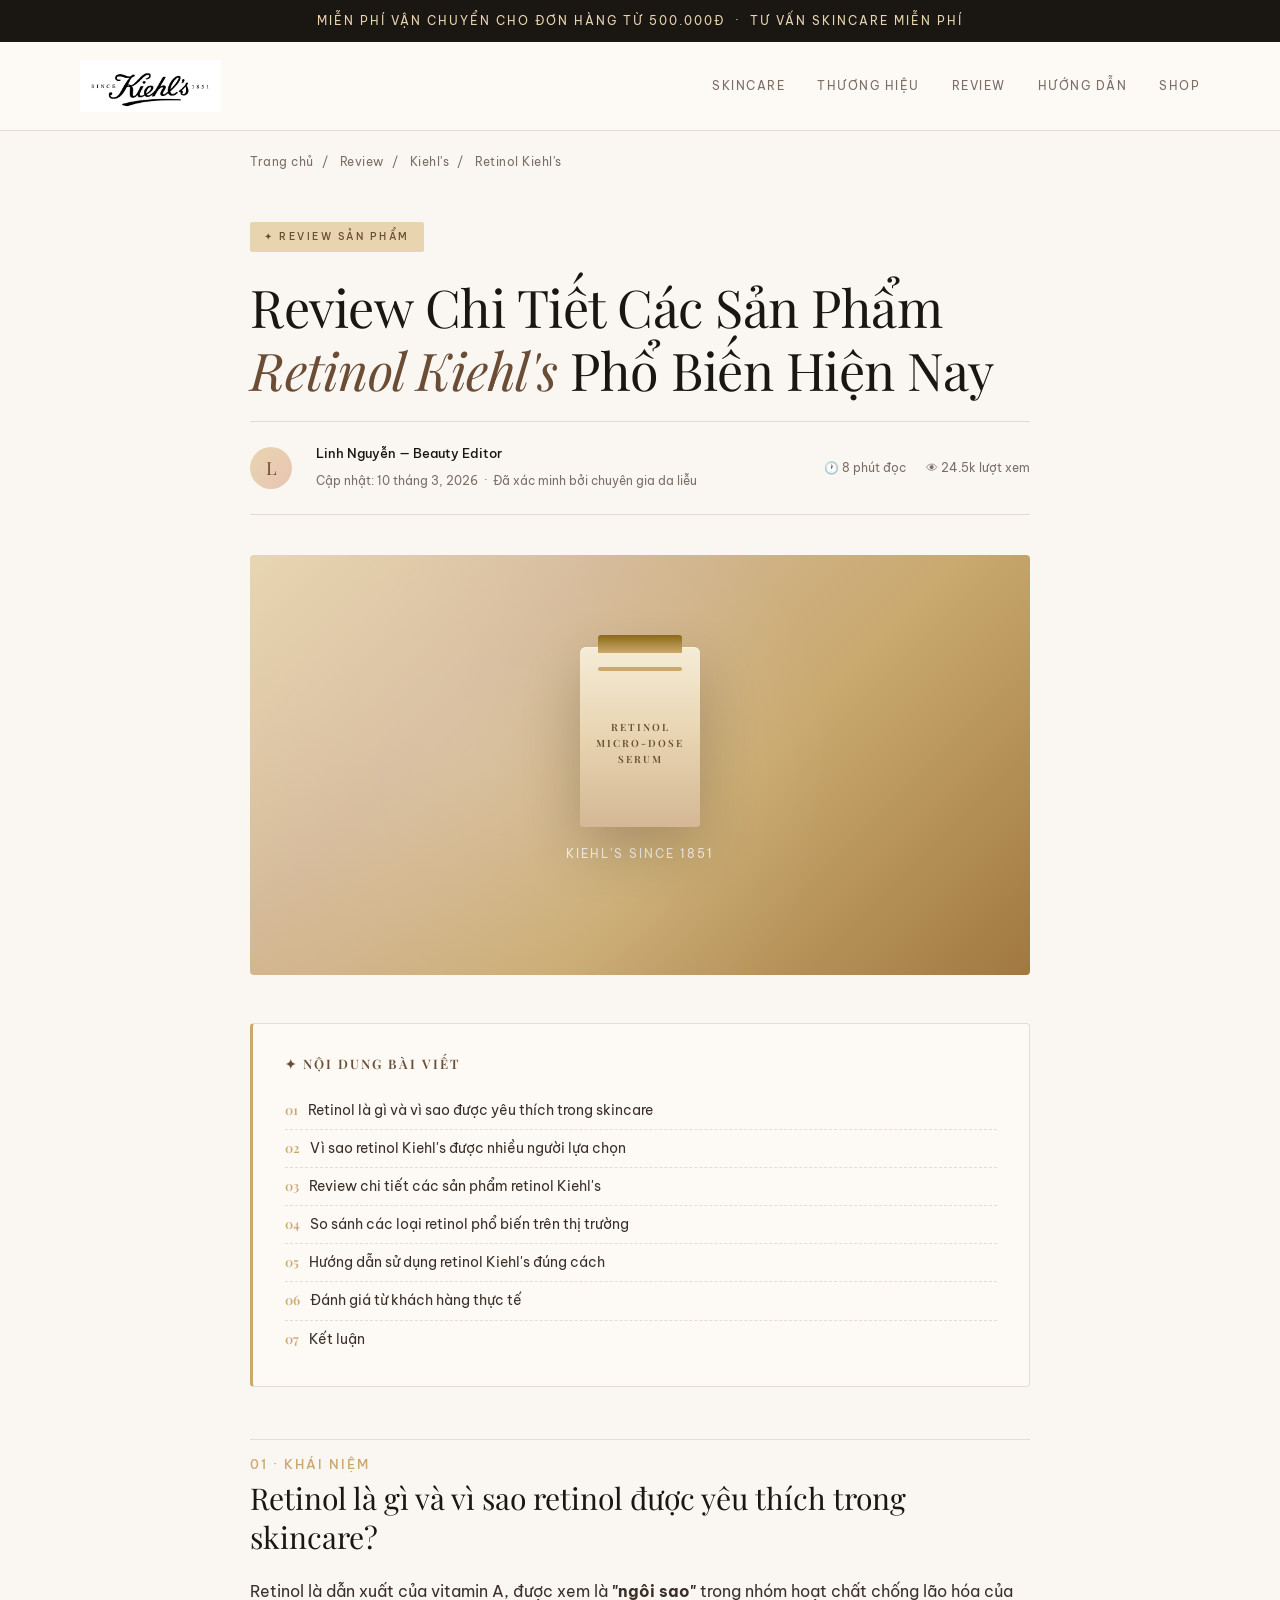
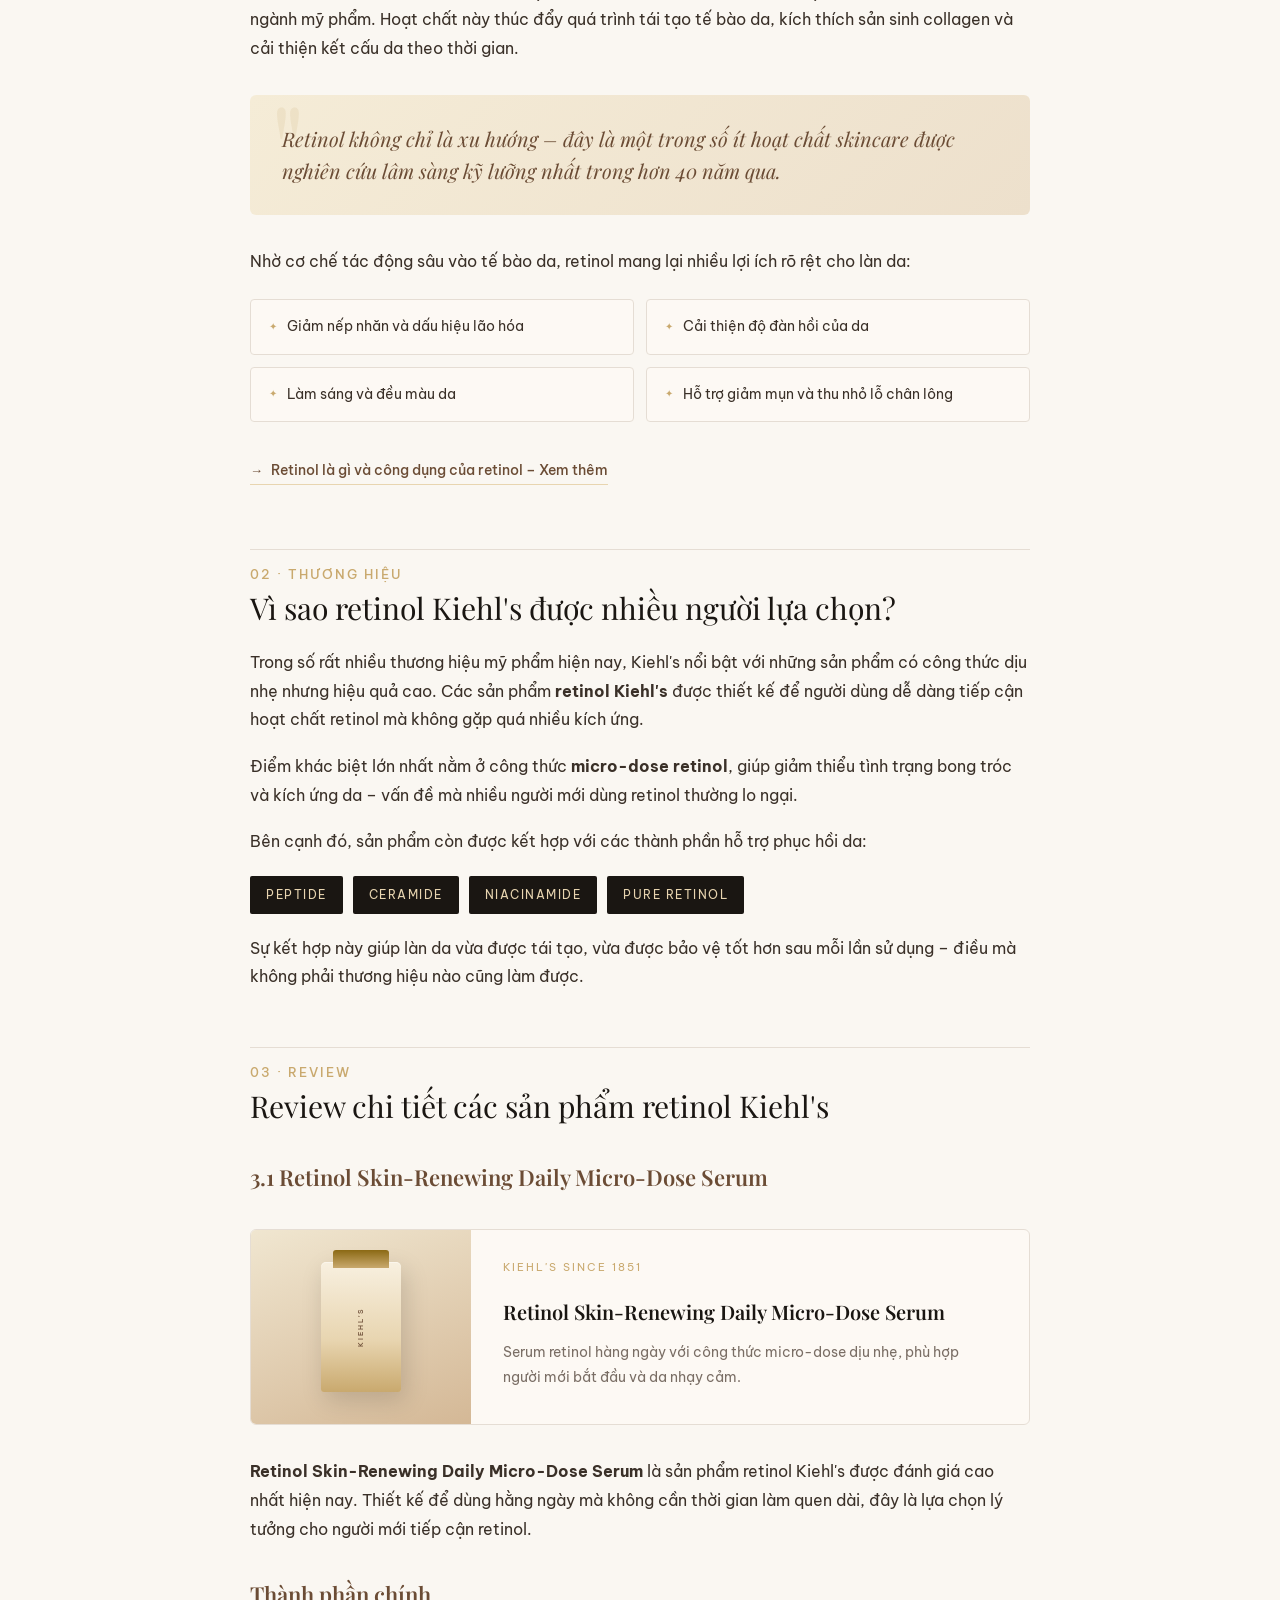
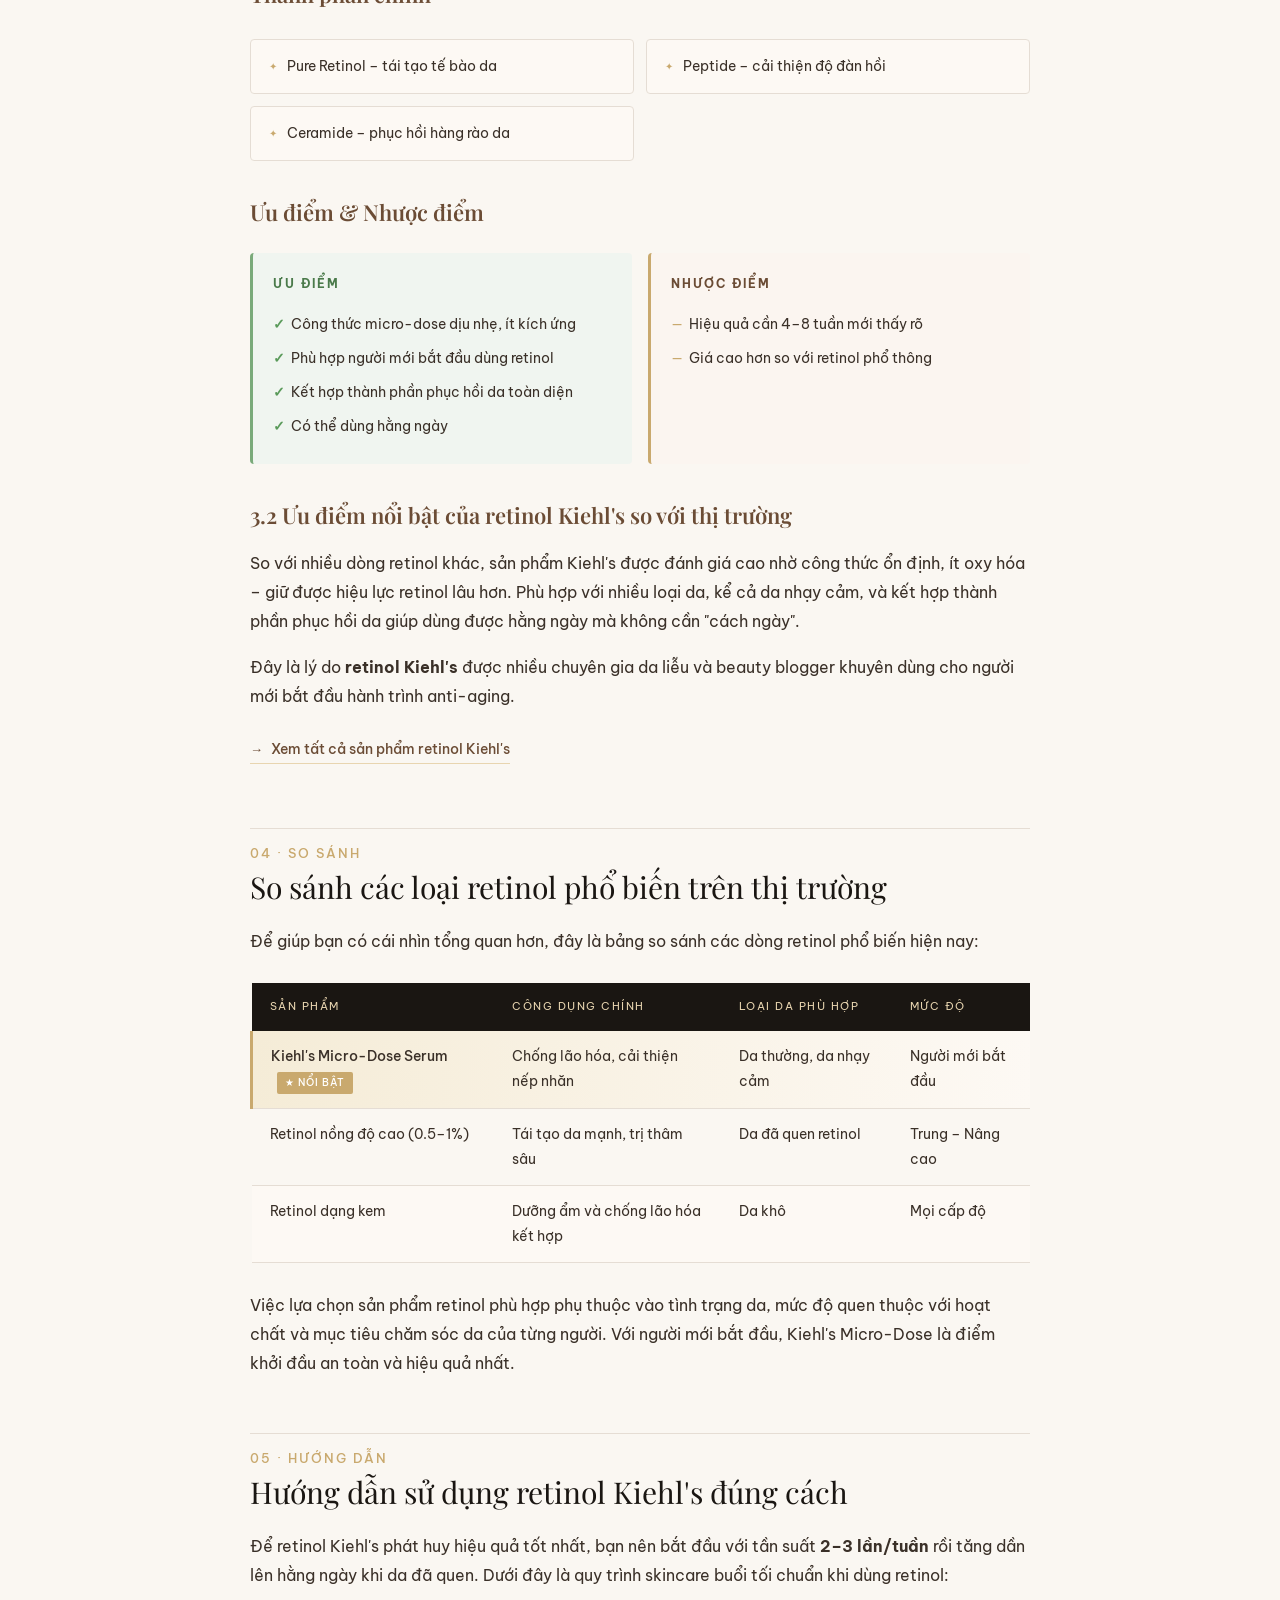
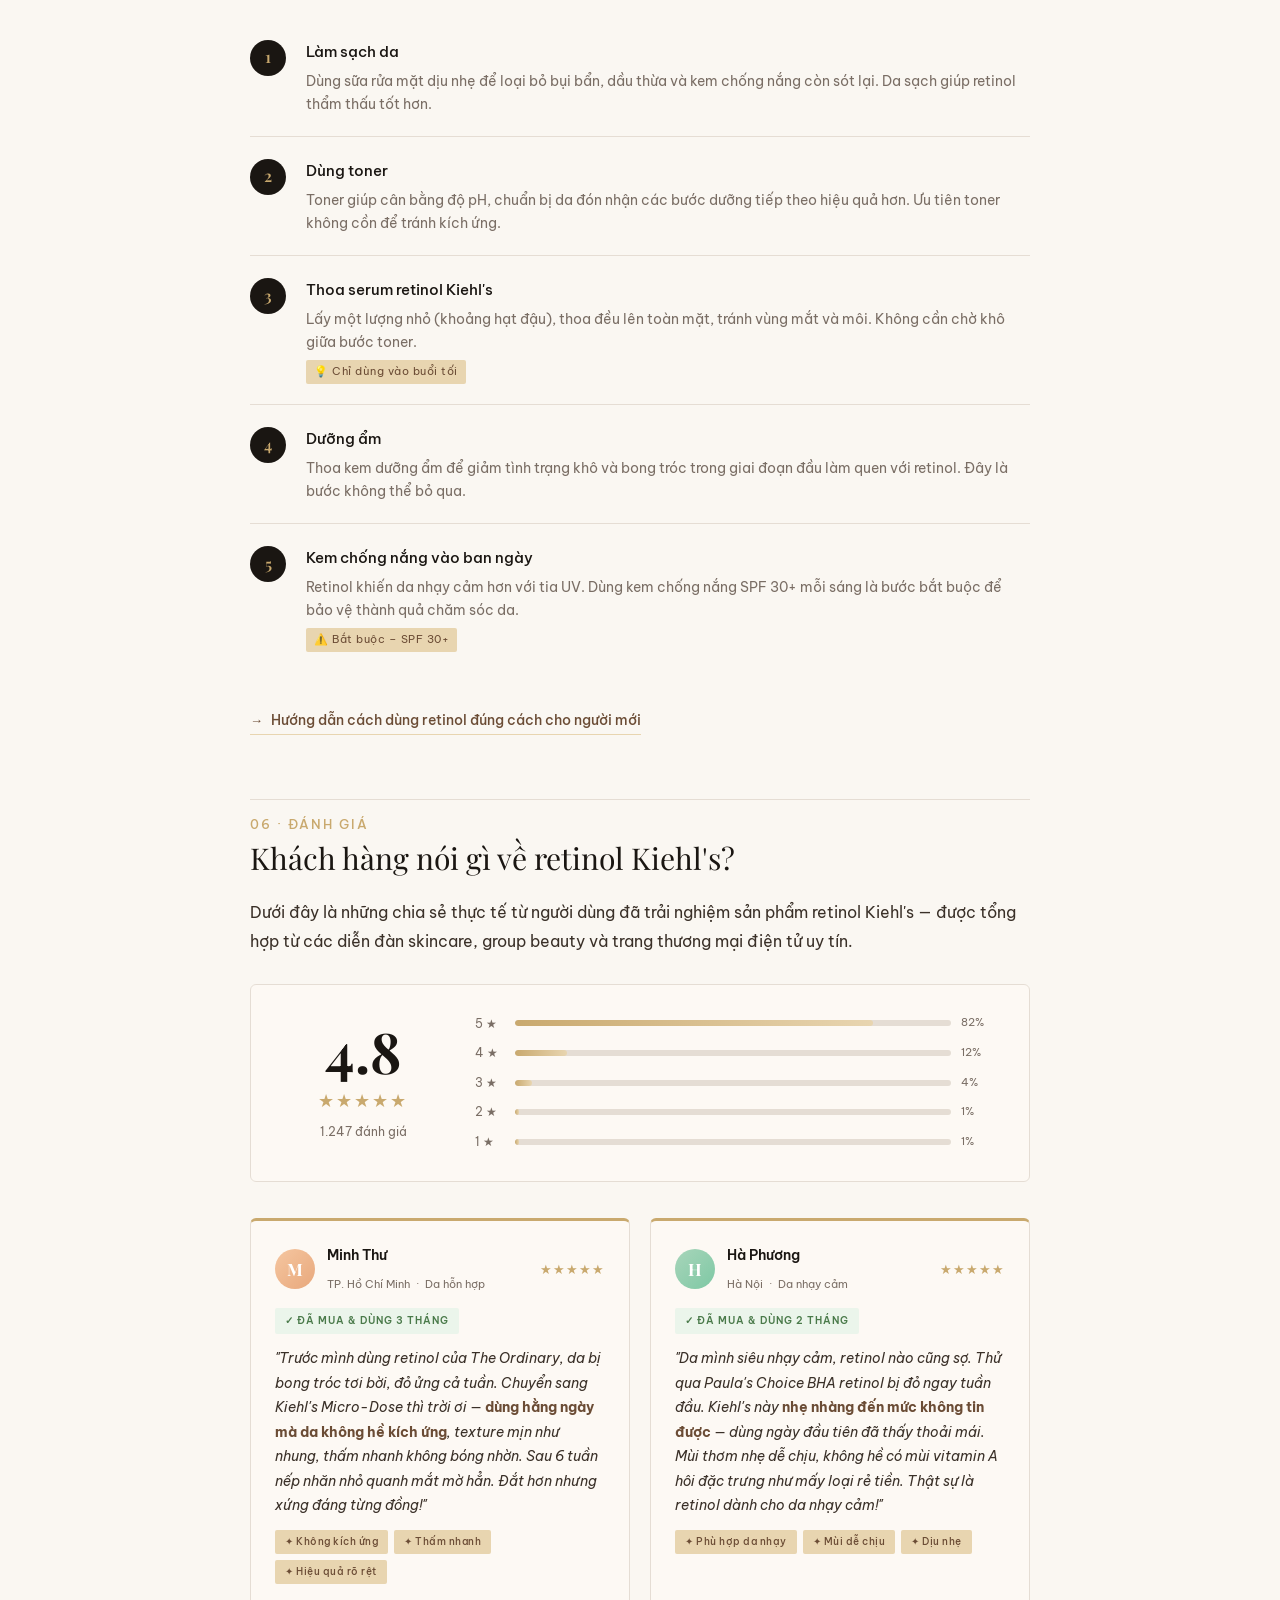
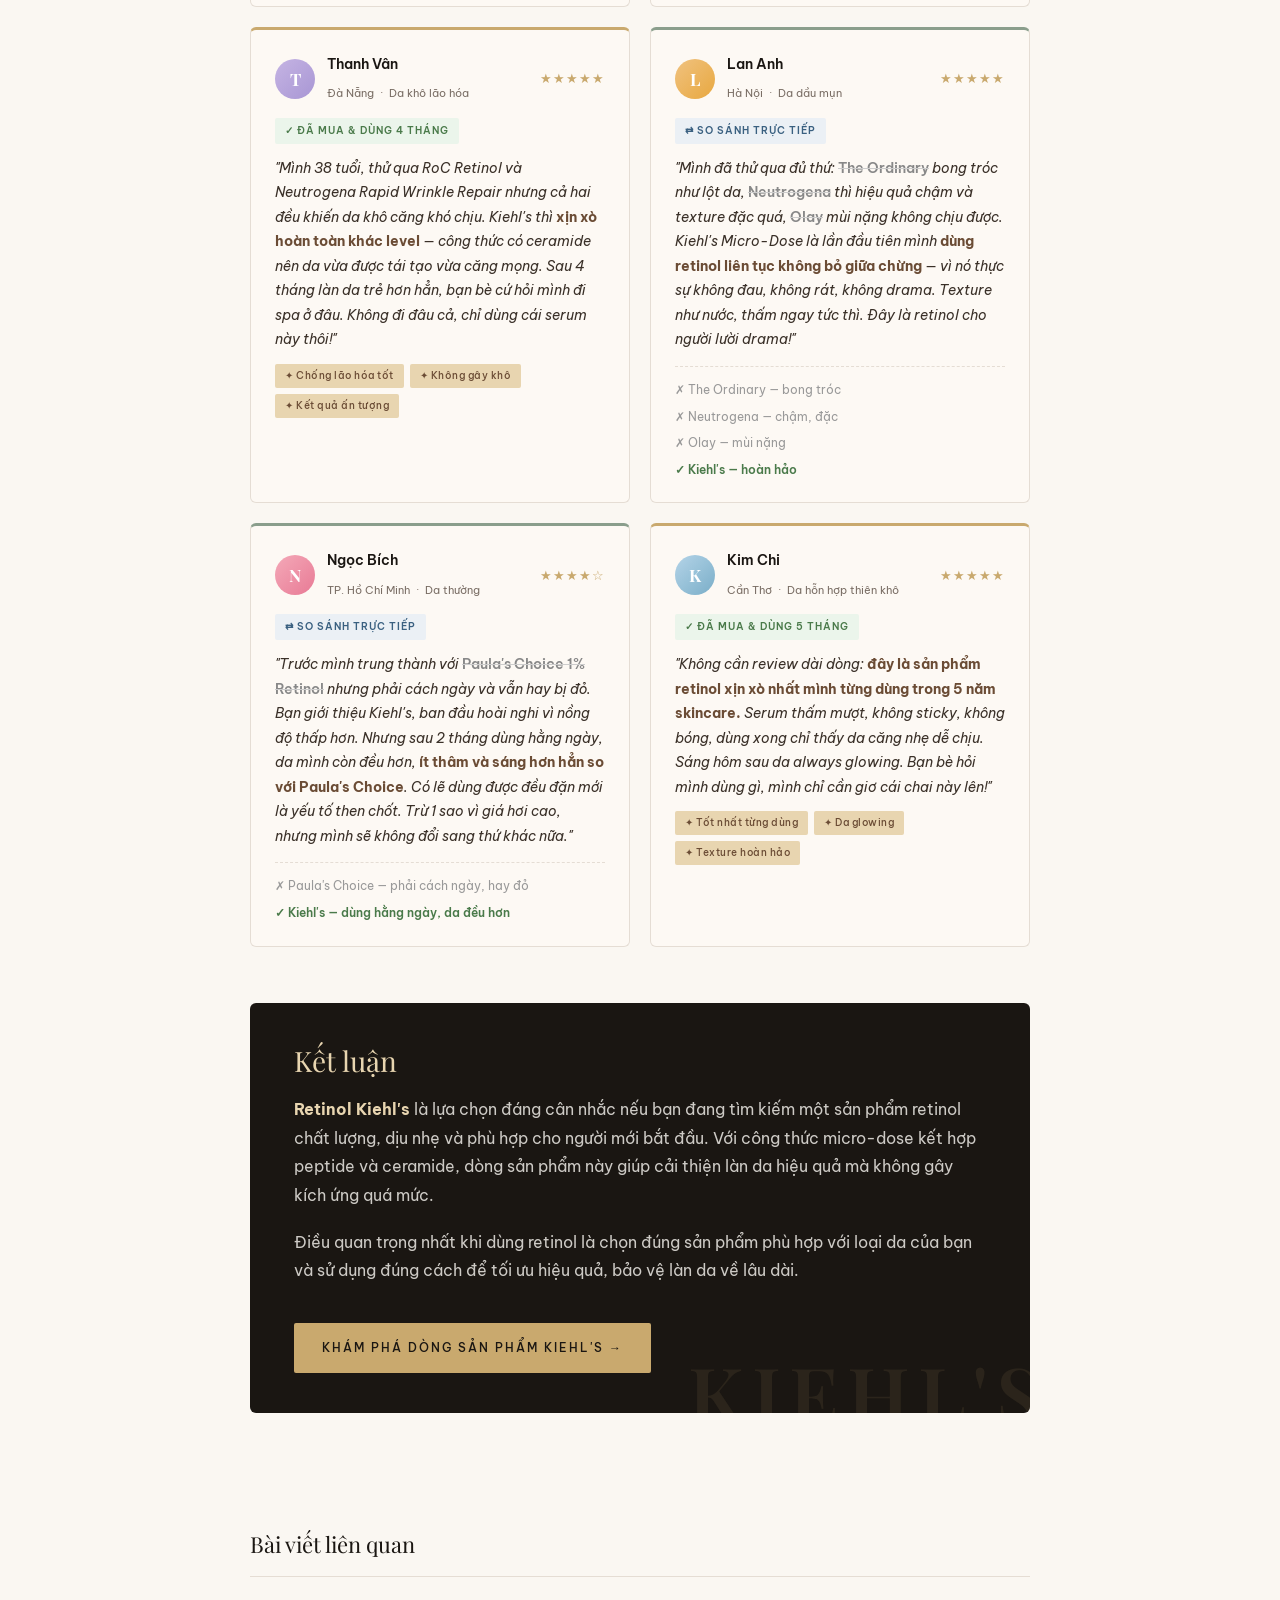
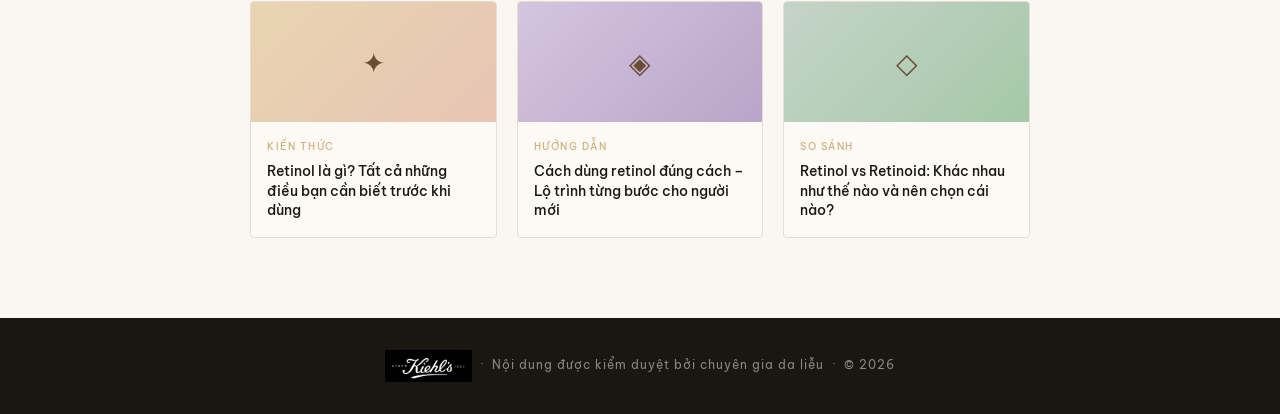
==== review-retinol-kiehls.html @ c3bf4577 "Rename review-retinol-kiehls (1).html to review-retinol-kiehls.html" ====
<!DOCTYPE html>
<html lang="vi">
<head>
<meta charset="UTF-8">
<meta name="viewport" content="width=device-width, initial-scale=1.0">
<title>Review Chi Tiết Các Sản Phẩm Retinol Kiehl's Phổ Biến Hiện Nay</title>
<meta name="description" content="Retinol Kiehl's nổi tiếng với công thức micro-dose dịu nhẹ, phù hợp người mới bắt đầu. Xem ngay review chi tiết các sản phẩm retinol Kiehl's phổ biến để chọn đúng sản phẩm cho làn da của bạn.">
<link href="https://fonts.googleapis.com/css2?family=Playfair+Display:ital,wght@0,400;0,600;0,700;1,400;1,600&family=Be+Vietnam+Pro:wght@300;400;500;600&display=swap" rel="stylesheet">
<style>
  :root {
    --cream: #FAF7F2;
    --warm-white: #FDF9F4;
    --dark: #1A1612;
    --brown: #6B4C35;
    --gold: #C9A96E;
    --gold-light: #E8D5B0;
    --sage: #8A9E8C;
    --blush: #E8C4B4;
    --text: #3A3028;
    --text-light: #7A6E65;
    --border: #E5DDD4;
  }

  * { margin: 0; padding: 0; box-sizing: border-box; }

  body {
    background: var(--cream);
    color: var(--text);
    font-family: 'Be Vietnam Pro', sans-serif;
    font-weight: 400;
    line-height: 1.8;
    font-size: 16px;
  }

  /* TOP BAR */
  .topbar {
    background: var(--dark);
    color: var(--gold-light);
    text-align: center;
    padding: 10px;
    font-size: 12px;
    letter-spacing: 2px;
    text-transform: uppercase;
  }

  /* HEADER */
  header {
    background: var(--warm-white);
    border-bottom: 1px solid var(--border);
    position: sticky;
    top: 0;
    z-index: 100;
    backdrop-filter: blur(10px);
  }
  .header-inner {
    max-width: 1200px;
    margin: 0 auto;
    padding: 18px 40px;
    display: flex;
    align-items: center;
    justify-content: space-between;
  }
  .logo-img {
    display: flex;
    align-items: center;
    text-decoration: none;
    opacity: 1;
    transition: opacity 0.2s;
  }
  .logo-img:hover { opacity: 0.75; }
  .logo { display: none; }
  nav { display: flex; gap: 32px; }
  nav a {
    font-size: 12px;
    letter-spacing: 1.5px;
    text-transform: uppercase;
    color: var(--text-light);
    text-decoration: none;
    transition: color 0.3s;
  }
  nav a:hover { color: var(--brown); }

  /* BREADCRUMB */
  .breadcrumb {
    max-width: 860px;
    margin: 0 auto;
    padding: 20px 40px 0;
    font-size: 12px;
    color: var(--text-light);
    letter-spacing: 0.5px;
  }
  .breadcrumb a { color: var(--text-light); text-decoration: none; }
  .breadcrumb a:hover { color: var(--brown); }
  .breadcrumb span { margin: 0 8px; }

  /* HERO ARTICLE */
  .article-hero {
    max-width: 860px;
    margin: 0 auto;
    padding: 48px 40px 0;
    animation: fadeUp 0.8s ease both;
  }

  .article-tag {
    display: inline-block;
    background: var(--gold-light);
    color: var(--brown);
    font-size: 10px;
    font-weight: 500;
    letter-spacing: 2.5px;
    text-transform: uppercase;
    padding: 6px 14px;
    border-radius: 2px;
    margin-bottom: 24px;
  }

  h1 {
    font-family: 'Playfair Display', serif;
    font-size: clamp(32px, 5vw, 52px);
    font-weight: 300;
    line-height: 1.2;
    color: var(--dark);
    margin-bottom: 20px;
    letter-spacing: -0.5px;
  }
  h1 em {
    font-style: italic;
    color: var(--brown);
  }

  .article-meta {
    display: flex;
    align-items: center;
    gap: 24px;
    padding: 20px 0;
    border-top: 1px solid var(--border);
    border-bottom: 1px solid var(--border);
    margin-bottom: 40px;
  }
  .author-avatar {
    width: 42px; height: 42px;
    border-radius: 50%;
    background: linear-gradient(135deg, var(--gold-light), var(--blush));
    display: flex; align-items: center; justify-content: center;
    font-family: 'Playfair Display', serif;
    font-size: 18px;
    color: var(--brown);
    flex-shrink: 0;
  }
  .meta-info { flex: 1; }
  .meta-info strong { display: block; font-size: 13px; font-weight: 500; color: var(--dark); }
  .meta-info span { font-size: 12px; color: var(--text-light); }
  .meta-stats { display: flex; gap: 20px; font-size: 12px; color: var(--text-light); }
  .meta-stats span { display: flex; align-items: center; gap: 5px; }

  /* HERO IMAGE */
  .hero-image {
    width: 100%;
    height: 420px;
    background: linear-gradient(135deg, #E8D5B0 0%, #D4B896 30%, #C9A96E 60%, #A07840 100%);
    border-radius: 4px;
    margin-bottom: 48px;
    position: relative;
    overflow: hidden;
    display: flex;
    align-items: center;
    justify-content: center;
    animation: fadeUp 0.9s ease 0.2s both;
  }
  .hero-image::before {
    content: '';
    position: absolute;
    inset: 0;
    background: radial-gradient(circle at 30% 50%, rgba(255,255,255,0.15) 0%, transparent 60%);
  }
  .hero-image-label {
    text-align: center;
    z-index: 1;
  }
  .hero-image-label .product-icon {
    width: 120px; height: 180px;
    background: linear-gradient(180deg, #F5ECD7 0%, #E8D4B0 50%, #D4B896 100%);
    border-radius: 6px 6px 4px 4px;
    margin: 0 auto 16px;
    position: relative;
    box-shadow: 0 20px 60px rgba(0,0,0,0.2), inset 0 1px 0 rgba(255,255,255,0.3);
    display: flex;
    flex-direction: column;
    align-items: center;
    justify-content: center;
    padding: 20px 10px;
  }
  .hero-image-label .product-icon::before {
    content: '';
    width: 70%;
    height: 4px;
    background: var(--gold);
    position: absolute;
    top: 20px;
    border-radius: 2px;
  }
  .product-icon-text {
    font-family: 'Playfair Display', serif;
    font-size: 10px;
    font-weight: 600;
    letter-spacing: 2px;
    text-transform: uppercase;
    color: var(--brown);
    text-align: center;
    line-height: 1.6;
    margin-top: 12px;
  }
  .hero-image-label p {
    font-size: 12px;
    color: rgba(255,255,255,0.8);
    letter-spacing: 2px;
    text-transform: uppercase;
  }

  /* TABLE OF CONTENTS */
  .toc {
    background: var(--warm-white);
    border: 1px solid var(--border);
    border-left: 3px solid var(--gold);
    border-radius: 4px;
    padding: 28px 32px;
    margin-bottom: 52px;
    animation: fadeUp 1s ease 0.3s both;
  }
  .toc-title {
    font-family: 'Playfair Display', serif;
    font-size: 13px;
    font-weight: 600;
    letter-spacing: 2px;
    text-transform: uppercase;
    color: var(--brown);
    margin-bottom: 16px;
    display: flex;
    align-items: center;
    gap: 8px;
  }
  .toc ol {
    list-style: none;
    counter-reset: toc;
    padding: 0;
  }
  .toc li {
    counter-increment: toc;
    padding: 6px 0;
    border-bottom: 1px dashed var(--border);
    display: flex;
    align-items: baseline;
    gap: 10px;
  }
  .toc li:last-child { border-bottom: none; }
  .toc li::before {
    content: counter(toc, decimal-leading-zero);
    font-family: 'Playfair Display', serif;
    font-size: 13px;
    color: var(--gold);
    font-weight: 600;
    flex-shrink: 0;
  }
  .toc a {
    font-size: 14px;
    color: var(--text);
    text-decoration: none;
    transition: color 0.2s;
  }
  .toc a:hover { color: var(--brown); }

  /* ARTICLE CONTENT */
  .article-body {
    max-width: 860px;
    margin: 0 auto;
    padding: 0 40px 80px;
    animation: fadeUp 1s ease 0.4s both;
  }

  .article-section { margin-bottom: 56px; }

  h2 {
    font-family: 'Playfair Display', serif;
    font-size: 30px;
    font-weight: 400;
    color: var(--dark);
    margin-bottom: 20px;
    line-height: 1.3;
    padding-top: 16px;
    border-top: 1px solid var(--border);
  }
  h2 .section-num {
    font-size: 13px;
    letter-spacing: 2px;
    color: var(--gold);
    display: block;
    text-transform: uppercase;
    font-family: 'Be Vietnam Pro', sans-serif;
    font-weight: 500;
    margin-bottom: 6px;
  }

  h3 {
    font-family: 'Playfair Display', serif;
    font-size: 22px;
    font-weight: 600;
    color: var(--brown);
    margin: 32px 0 14px;
  }

  p {
    margin-bottom: 18px;
    color: var(--text);
    font-size: 15.5px;
    line-height: 1.85;
  }

  /* BENEFIT LIST */
  .benefit-list {
    list-style: none;
    padding: 0;
    display: grid;
    grid-template-columns: 1fr 1fr;
    gap: 12px;
    margin: 24px 0 28px;
  }
  .benefit-list li {
    background: var(--warm-white);
    border: 1px solid var(--border);
    padding: 14px 18px;
    border-radius: 4px;
    font-size: 14px;
    display: flex;
    align-items: center;
    gap: 10px;
  }
  .benefit-list li::before {
    content: '✦';
    color: var(--gold);
    font-size: 10px;
    flex-shrink: 0;
  }

  /* HIGHLIGHT BOX */
  .highlight-box {
    background: linear-gradient(135deg, #F5ECD7, #EDE0CC);
    border-radius: 6px;
    padding: 28px 32px;
    margin: 32px 0;
    position: relative;
    overflow: hidden;
  }
  .highlight-box::before {
    content: '"';
    position: absolute;
    top: -10px;
    left: 20px;
    font-family: 'Playfair Display', serif;
    font-size: 120px;
    color: var(--gold);
    opacity: 0.15;
    line-height: 1;
  }
  .highlight-box p {
    font-family: 'Playfair Display', serif;
    font-size: 20px;
    font-style: italic;
    color: var(--brown);
    margin: 0;
    position: relative;
    z-index: 1;
    line-height: 1.6;
  }

  /* INGREDIENT TAG */
  .ingredient-tags {
    display: flex;
    flex-wrap: wrap;
    gap: 10px;
    margin: 20px 0;
  }
  .ingredient-tag {
    background: var(--dark);
    color: var(--gold-light);
    padding: 8px 16px;
    border-radius: 2px;
    font-size: 12px;
    letter-spacing: 1.5px;
    text-transform: uppercase;
  }

  /* PRODUCT CARD */
  .product-card {
    background: var(--warm-white);
    border: 1px solid var(--border);
    border-radius: 6px;
    overflow: hidden;
    margin: 32px 0;
    display: grid;
    grid-template-columns: 220px 1fr;
  }
  .product-card-image {
    background: linear-gradient(160deg, #F0E6D0, #D4B896);
    display: flex;
    align-items: center;
    justify-content: center;
    padding: 32px;
  }
  .product-bottle {
    width: 80px; height: 130px;
    background: linear-gradient(180deg, #F8F0E0 0%, #E8D5B0 60%, #C9A96E 100%);
    border-radius: 5px 5px 3px 3px;
    box-shadow: 4px 8px 24px rgba(0,0,0,0.15), inset 0 1px 0 rgba(255,255,255,0.4);
    position: relative;
    display: flex;
    align-items: center;
    justify-content: center;
  }
  .product-bottle::after {
    content: 'KIEHL\'S';
    font-family: 'Be Vietnam Pro', sans-serif;
    font-size: 7px;
    font-weight: 500;
    letter-spacing: 2px;
    color: var(--brown);
    transform: rotate(-90deg);
    white-space: nowrap;
  }
  .product-bottle-cap {
    position: absolute;
    top: -12px;
    width: 70%;
    height: 18px;
    background: linear-gradient(180deg, #8B6914, #C9A96E);
    border-radius: 3px 3px 0 0;
    left: 50%;
    transform: translateX(-50%);
  }
  .product-card-info { padding: 28px 32px; }
  .product-card-name {
    font-family: 'Playfair Display', serif;
    font-size: 20px;
    font-weight: 600;
    color: var(--dark);
    margin-bottom: 6px;
  }
  .product-card-brand {
    font-size: 11px;
    letter-spacing: 2px;
    text-transform: uppercase;
    color: var(--gold);
    margin-bottom: 16px;
  }

  /* PRO CON */
  .pro-con-grid {
    display: grid;
    grid-template-columns: 1fr 1fr;
    gap: 16px;
    margin: 20px 0;
  }
  .pro-box, .con-box {
    padding: 20px;
    border-radius: 4px;
  }
  .pro-box { background: #F0F5F0; border-left: 3px solid #7AAA7A; }
  .con-box { background: #FBF5F0; border-left: 3px solid #C9A96E; }
  .pro-box h4 { color: #4A7A4A; font-size: 12px; letter-spacing: 2px; text-transform: uppercase; margin-bottom: 12px; }
  .con-box h4 { color: var(--brown); font-size: 12px; letter-spacing: 2px; text-transform: uppercase; margin-bottom: 12px; }
  .pro-box ul, .con-box ul { list-style: none; padding: 0; }
  .pro-box li { font-size: 13.5px; padding: 5px 0; padding-left: 18px; position: relative; color: var(--text); }
  .con-box li { font-size: 13.5px; padding: 5px 0; padding-left: 18px; position: relative; color: var(--text); }
  .pro-box li::before { content: '✓'; position: absolute; left: 0; color: #5A9A5A; font-weight: 600; }
  .con-box li::before { content: '—'; position: absolute; left: 0; color: var(--gold); }

  /* COMPARISON TABLE */
  .comparison-table {
    width: 100%;
    border-collapse: collapse;
    margin: 28px 0;
    font-size: 14px;
  }
  .comparison-table thead tr {
    background: var(--dark);
    color: var(--gold-light);
  }
  .comparison-table th {
    padding: 14px 18px;
    text-align: left;
    font-weight: 400;
    font-size: 11px;
    letter-spacing: 1.5px;
    text-transform: uppercase;
  }
  .comparison-table td {
    padding: 13px 18px;
    border-bottom: 1px solid var(--border);
    vertical-align: top;
  }
  .comparison-table tbody tr:nth-child(odd) { background: var(--warm-white); }
  .comparison-table tbody tr:nth-child(even) { background: var(--cream); }
  .comparison-table tbody tr:hover { background: var(--gold-light); transition: background 0.2s; }
  .highlight-row { background: linear-gradient(90deg, #F5ECD7, var(--warm-white)) !important; }
  .highlight-row td:first-child { border-left: 3px solid var(--gold); font-weight: 500; }
  .badge {
    display: inline-block;
    background: var(--gold);
    color: white;
    font-size: 10px;
    padding: 2px 8px;
    border-radius: 2px;
    letter-spacing: 1px;
    text-transform: uppercase;
    margin-left: 6px;
    vertical-align: middle;
  }

  /* STEPS */
  .steps { margin: 28px 0; }
  .step {
    display: flex;
    gap: 20px;
    padding: 20px 0;
    border-bottom: 1px solid var(--border);
  }
  .step:last-child { border-bottom: none; }
  .step-num {
    width: 36px; height: 36px;
    background: var(--dark);
    color: var(--gold);
    border-radius: 50%;
    display: flex;
    align-items: center;
    justify-content: center;
    font-family: 'Playfair Display', serif;
    font-size: 16px;
    font-weight: 600;
    flex-shrink: 0;
    margin-top: 2px;
  }
  .step-content h4 {
    font-size: 15px;
    font-weight: 500;
    color: var(--dark);
    margin-bottom: 5px;
  }
  .step-content p {
    font-size: 14px;
    color: var(--text-light);
    margin: 0;
    line-height: 1.65;
  }
  .step-note {
    display: inline-block;
    background: var(--gold-light);
    color: var(--brown);
    font-size: 11px;
    padding: 2px 8px;
    border-radius: 2px;
    margin-top: 6px;
    letter-spacing: 0.5px;
  }

  /* INTERNAL LINK */
  .internal-link {
    display: inline-flex;
    align-items: center;
    gap: 8px;
    color: var(--brown);
    font-size: 14px;
    text-decoration: none;
    font-weight: 500;
    border-bottom: 1px solid var(--gold-light);
    padding-bottom: 1px;
    transition: border-color 0.2s, color 0.2s;
    margin: 8px 0;
  }
  .internal-link:hover { color: var(--dark); border-color: var(--gold); }
  .internal-link::before { content: '→'; font-size: 13px; }

  /* CONCLUSION BOX */
  .conclusion-box {
    background: var(--dark);
    color: var(--cream);
    border-radius: 6px;
    padding: 40px 44px;
    margin: 48px 0 32px;
    position: relative;
    overflow: hidden;
  }
  .conclusion-box::before {
    content: 'KIEHL\'S';
    position: absolute;
    right: -20px;
    bottom: -20px;
    font-family: 'Playfair Display', serif;
    font-size: 80px;
    font-weight: 600;
    letter-spacing: 8px;
    color: rgba(201,169,110,0.1);
    line-height: 1;
  }
  .conclusion-box h2 {
    font-family: 'Playfair Display', serif;
    font-size: 28px;
    font-weight: 300;
    color: var(--gold-light);
    border-top: 1px solid rgba(201,169,110,0.3);
    padding-top: 0;
    border-top: none;
    margin-bottom: 16px;
  }
  .conclusion-box p { color: rgba(250,247,242,0.8); }
  .cta-btn {
    display: inline-flex;
    align-items: center;
    gap: 10px;
    background: var(--gold);
    color: var(--dark);
    text-decoration: none;
    padding: 14px 28px;
    border-radius: 2px;
    font-size: 12px;
    font-weight: 500;
    letter-spacing: 2px;
    text-transform: uppercase;
    margin-top: 20px;
    transition: background 0.3s, transform 0.2s;
  }
  .cta-btn:hover { background: var(--gold-light); transform: translateY(-1px); }

  /* RELATED ARTICLES */
  .related {
    max-width: 860px;
    margin: 0 auto 80px;
    padding: 0 40px;
  }
  .related-title {
    font-family: 'Playfair Display', serif;
    font-size: 22px;
    font-weight: 400;
    color: var(--dark);
    margin-bottom: 24px;
    padding-bottom: 12px;
    border-bottom: 1px solid var(--border);
  }
  .related-grid { display: grid; grid-template-columns: repeat(3, 1fr); gap: 20px; }
  .related-card {
    background: var(--warm-white);
    border: 1px solid var(--border);
    border-radius: 4px;
    overflow: hidden;
    cursor: pointer;
    transition: transform 0.2s, box-shadow 0.2s;
  }
  .related-card:hover { transform: translateY(-3px); box-shadow: 0 8px 30px rgba(0,0,0,0.08); }
  .related-card-img {
    height: 120px;
    background: linear-gradient(135deg, var(--gold-light), var(--blush));
    display: flex;
    align-items: center;
    justify-content: center;
    font-family: 'Playfair Display', serif;
    font-size: 28px;
    color: var(--brown);
  }
  .related-card-body { padding: 16px; }
  .related-card-tag { font-size: 10px; letter-spacing: 1.5px; text-transform: uppercase; color: var(--gold); margin-bottom: 6px; }
  .related-card-title { font-size: 14px; font-weight: 500; color: var(--dark); line-height: 1.4; }

  /* FOOTER */
  footer {
    background: var(--dark);
    color: rgba(250,247,242,0.5);
    text-align: center;
    padding: 32px 40px;
    font-size: 12px;
    letter-spacing: 1px;
  }
  footer strong { color: var(--gold); }

  /* ANIMATIONS */
  @keyframes fadeUp {
    from { opacity: 0; transform: translateY(24px); }
    to { opacity: 1; transform: translateY(0); }
  }

  /* RESPONSIVE */
  @media (max-width: 768px) {
    .header-inner { padding: 16px 20px; }
    nav { display: none; }
    .article-hero, .article-body, .related { padding-left: 20px; padding-right: 20px; }
    .breadcrumb { padding-left: 20px; }
    h1 { font-size: 28px; }
    .benefit-list { grid-template-columns: 1fr; }
    .pro-con-grid { grid-template-columns: 1fr; }
    .product-card { grid-template-columns: 1fr; }
    .product-card-image { height: 160px; }
    .related-grid { grid-template-columns: 1fr; }
    .conclusion-box { padding: 28px 24px; }
    .meta-stats { display: none; }
  }

  /* REVIEWS SECTION */
  .rating-overview {
    display: grid;
    grid-template-columns: 160px 1fr;
    gap: 32px;
    background: var(--warm-white);
    border: 1px solid var(--border);
    border-radius: 6px;
    padding: 28px 32px;
    margin: 28px 0 36px;
    align-items: center;
  }
  .rating-score { text-align: center; }
  .rating-number {
    font-family: 'Playfair Display', serif;
    font-size: 56px;
    font-weight: 700;
    color: var(--dark);
    line-height: 1;
  }
  .rating-stars { color: var(--gold); font-size: 18px; margin: 6px 0 4px; letter-spacing: 2px; }
  .rating-count { font-size: 12px; color: var(--text-light); }
  .rating-bars { display: flex; flex-direction: column; gap: 8px; }
  .rating-bar-row {
    display: grid;
    grid-template-columns: 30px 1fr 36px;
    align-items: center;
    gap: 10px;
    font-size: 12px;
    color: var(--text-light);
  }
  .bar-track {
    height: 6px;
    background: var(--border);
    border-radius: 3px;
    overflow: hidden;
  }
  .bar-fill {
    height: 100%;
    background: linear-gradient(90deg, var(--gold), var(--gold-light));
    border-radius: 3px;
  }
  .bar-pct { font-size: 11px; color: var(--text-light); }

  .reviews-grid {
    display: grid;
    grid-template-columns: 1fr 1fr;
    gap: 20px;
    margin-top: 8px;
  }
  .review-card {
    background: var(--warm-white);
    border: 1px solid var(--border);
    border-radius: 6px;
    padding: 22px 24px;
    display: flex;
    flex-direction: column;
    gap: 12px;
    transition: transform 0.2s, box-shadow 0.2s;
  }
  .review-card:hover { transform: translateY(-2px); box-shadow: 0 8px 28px rgba(0,0,0,0.07); }
  .review-positive { border-top: 3px solid var(--gold); }
  .review-compare { border-top: 3px solid var(--sage); }

  .review-header {
    display: flex;
    align-items: center;
    gap: 12px;
  }
  .reviewer-avatar {
    width: 40px; height: 40px;
    border-radius: 50%;
    display: flex;
    align-items: center;
    justify-content: center;
    font-family: 'Playfair Display', serif;
    font-size: 17px;
    font-weight: 700;
    color: white;
    flex-shrink: 0;
  }
  .reviewer-info { flex: 1; }
  .reviewer-info strong { display: block; font-size: 14px; font-weight: 600; color: var(--dark); }
  .reviewer-info span { font-size: 11px; color: var(--text-light); }
  .review-stars { color: var(--gold); font-size: 13px; letter-spacing: 1px; flex-shrink: 0; }

  .review-badge {
    display: inline-block;
    font-size: 10px;
    font-weight: 600;
    letter-spacing: 1px;
    text-transform: uppercase;
    padding: 4px 10px;
    border-radius: 2px;
    width: fit-content;
  }
  .review-badge.positive { background: #EBF5EB; color: #4A7A4A; }
  .review-badge.compare { background: #EBF0F5; color: #3A6080; }

  .review-text {
    font-size: 14px;
    line-height: 1.75;
    color: var(--text);
    margin: 0;
    font-style: italic;
  }
  .review-text strong { font-style: normal; color: var(--brown); }

  .review-tags { display: flex; flex-wrap: wrap; gap: 6px; }
  .rtag {
    background: var(--gold-light);
    color: var(--brown);
    font-size: 10px;
    padding: 3px 10px;
    border-radius: 2px;
    letter-spacing: 0.5px;
    font-weight: 500;
  }

  .brand-compare {
    font-style: normal;
    font-weight: 600;
    color: #888;
    text-decoration: line-through;
    text-decoration-color: #ccc;
  }

  .compare-brands {
    display: flex;
    flex-direction: column;
    gap: 5px;
    border-top: 1px dashed var(--border);
    padding-top: 12px;
    margin-top: 2px;
  }
  .compare-lose {
    font-size: 12px;
    color: #999;
    display: flex;
    align-items: center;
    gap: 6px;
  }
  .compare-win {
    font-size: 12px;
    color: #4A7A4A;
    font-weight: 600;
    display: flex;
    align-items: center;
    gap: 6px;
  }

  @media (max-width: 768px) {
    .reviews-grid { grid-template-columns: 1fr; }
    .rating-overview { grid-template-columns: 1fr; text-align: center; }
  }

  /* SCROLL PROGRESS */
  .scroll-progress {
    position: fixed;
    top: 0;
    left: 0;
    height: 2px;
    background: linear-gradient(90deg, var(--gold), var(--blush));
    z-index: 999;
    transition: width 0.1s;
  }
</style>
</head>
<body>

<div class="scroll-progress" id="scrollProgress"></div>

<div class="topbar">Miễn phí vận chuyển cho đơn hàng từ 500.000đ &nbsp;·&nbsp; Tư vấn skincare miễn phí</div>

<header>
  <div class="header-inner">
    <a href="#" class="logo-img"><img src="[data-uri]" alt="Kiehl's Since 1851" style="height:52px;width:auto;display:block;"></a>
    <nav>
      <a href="#">Skincare</a>
      <a href="#">Thương hiệu</a>
      <a href="#">Review</a>
      <a href="#">Hướng dẫn</a>
      <a href="#">Shop</a>
    </nav>
  </div>
</header>

<div class="breadcrumb">
  <a href="#">Trang chủ</a><span>/</span>
  <a href="#">Review</a><span>/</span>
  <a href="#">Kiehl's</a><span>/</span>
  Retinol Kiehl's
</div>

<!-- ARTICLE HERO -->
<div class="article-hero">
  <span class="article-tag">✦ Review sản phẩm</span>

  <h1>Review Chi Tiết Các Sản Phẩm <em>Retinol Kiehl's</em> Phổ Biến Hiện Nay</h1>

  <div class="article-meta">
    <div class="author-avatar">L</div>
    <div class="meta-info">
      <strong>Linh Nguyễn — Beauty Editor</strong>
      <span>Cập nhật: 10 tháng 3, 2026 &nbsp;·&nbsp; Đã xác minh bởi chuyên gia da liễu</span>
    </div>
    <div class="meta-stats">
      <span>🕐 8 phút đọc</span>
      <span>👁 24.5k lượt xem</span>
    </div>
  </div>
</div>

<!-- HERO IMAGE -->
<div style="max-width:860px;margin:0 auto;padding:0 40px;" class="animate-img">
  <div class="hero-image">
    <div class="hero-image-label">
      <div class="product-icon">
        <div class="product-bottle-cap"></div>
        <div class="product-icon-text">RETINOL<br>MICRO-DOSE<br>SERUM</div>
      </div>
      <p>Kiehl's Since 1851</p>
    </div>
  </div>
</div>

<!-- ARTICLE BODY -->
<div class="article-body">

  <!-- TOC -->
  <div class="toc">
    <div class="toc-title">✦ Nội dung bài viết</div>
    <ol>
      <li><a href="#section1">Retinol là gì và vì sao được yêu thích trong skincare</a></li>
      <li><a href="#section2">Vì sao retinol Kiehl's được nhiều người lựa chọn</a></li>
      <li><a href="#section3">Review chi tiết các sản phẩm retinol Kiehl's</a></li>
      <li><a href="#section4">So sánh các loại retinol phổ biến trên thị trường</a></li>
      <li><a href="#section5">Hướng dẫn sử dụng retinol Kiehl's đúng cách</a></li>
      <li><a href="#reviews">Đánh giá từ khách hàng thực tế</a></li>
      <li><a href="#section6">Kết luận</a></li>
    </ol>
  </div>

  <!-- SECTION 1 -->
  <div class="article-section" id="section1">
    <h2><span class="section-num">01 · Khái niệm</span>Retinol là gì và vì sao retinol được yêu thích trong skincare?</h2>
    <p>Retinol là dẫn xuất của vitamin A, được xem là <strong>"ngôi sao"</strong> trong nhóm hoạt chất chống lão hóa của ngành mỹ phẩm. Hoạt chất này thúc đẩy quá trình tái tạo tế bào da, kích thích sản sinh collagen và cải thiện kết cấu da theo thời gian.</p>

    <div class="highlight-box">
      <p>Retinol không chỉ là xu hướng – đây là một trong số ít hoạt chất skincare được nghiên cứu lâm sàng kỹ lưỡng nhất trong hơn 40 năm qua.</p>
    </div>

    <p>Nhờ cơ chế tác động sâu vào tế bào da, retinol mang lại nhiều lợi ích rõ rệt cho làn da:</p>

    <ul class="benefit-list">
      <li>Giảm nếp nhăn và dấu hiệu lão hóa</li>
      <li>Cải thiện độ đàn hồi của da</li>
      <li>Làm sáng và đều màu da</li>
      <li>Hỗ trợ giảm mụn và thu nhỏ lỗ chân lông</li>
    </ul>

    <a href="#" class="internal-link">Retinol là gì và công dụng của retinol – Xem thêm</a>
  </div>

  <!-- SECTION 2 -->
  <div class="article-section" id="section2">
    <h2><span class="section-num">02 · Thương hiệu</span>Vì sao retinol Kiehl's được nhiều người lựa chọn?</h2>
    <p>Trong số rất nhiều thương hiệu mỹ phẩm hiện nay, Kiehl's nổi bật với những sản phẩm có công thức dịu nhẹ nhưng hiệu quả cao. Các sản phẩm <strong>retinol Kiehl's</strong> được thiết kế để người dùng dễ dàng tiếp cận hoạt chất retinol mà không gặp quá nhiều kích ứng.</p>

    <p>Điểm khác biệt lớn nhất nằm ở công thức <strong>micro-dose retinol</strong>, giúp giảm thiểu tình trạng bong tróc và kích ứng da – vấn đề mà nhiều người mới dùng retinol thường lo ngại.</p>

    <p>Bên cạnh đó, sản phẩm còn được kết hợp với các thành phần hỗ trợ phục hồi da:</p>

    <div class="ingredient-tags">
      <span class="ingredient-tag">Peptide</span>
      <span class="ingredient-tag">Ceramide</span>
      <span class="ingredient-tag">Niacinamide</span>
      <span class="ingredient-tag">Pure Retinol</span>
    </div>

    <p>Sự kết hợp này giúp làn da vừa được tái tạo, vừa được bảo vệ tốt hơn sau mỗi lần sử dụng – điều mà không phải thương hiệu nào cũng làm được.</p>
  </div>

  <!-- SECTION 3 -->
  <div class="article-section" id="section3">
    <h2><span class="section-num">03 · Review</span>Review chi tiết các sản phẩm retinol Kiehl's</h2>

    <h3>3.1 Retinol Skin-Renewing Daily Micro-Dose Serum</h3>

    <div class="product-card">
      <div class="product-card-image">
        <div class="product-bottle">
          <div class="product-bottle-cap"></div>
        </div>
      </div>
      <div class="product-card-info">
        <div class="product-card-brand">Kiehl's Since 1851</div>
        <div class="product-card-name">Retinol Skin-Renewing Daily Micro-Dose Serum</div>
        <p style="font-size:13.5px;color:var(--text-light);margin:10px 0 0;">Serum retinol hàng ngày với công thức micro-dose dịu nhẹ, phù hợp người mới bắt đầu và da nhạy cảm.</p>
      </div>
    </div>

    <p><strong>Retinol Skin-Renewing Daily Micro-Dose Serum</strong> là sản phẩm retinol Kiehl's được đánh giá cao nhất hiện nay. Thiết kế để dùng hằng ngày mà không cần thời gian làm quen dài, đây là lựa chọn lý tưởng cho người mới tiếp cận retinol.</p>

    <h3>Thành phần chính</h3>
    <ul class="benefit-list">
      <li>Pure Retinol – tái tạo tế bào da</li>
      <li>Peptide – cải thiện độ đàn hồi</li>
      <li>Ceramide – phục hồi hàng rào da</li>
    </ul>

    <h3>Ưu điểm & Nhược điểm</h3>
    <div class="pro-con-grid">
      <div class="pro-box">
        <h4>Ưu điểm</h4>
        <ul>
          <li>Công thức micro-dose dịu nhẹ, ít kích ứng</li>
          <li>Phù hợp người mới bắt đầu dùng retinol</li>
          <li>Kết hợp thành phần phục hồi da toàn diện</li>
          <li>Có thể dùng hằng ngày</li>
        </ul>
      </div>
      <div class="con-box">
        <h4>Nhược điểm</h4>
        <ul>
          <li>Hiệu quả cần 4–8 tuần mới thấy rõ</li>
          <li>Giá cao hơn so với retinol phổ thông</li>
        </ul>
      </div>
    </div>

    <h3>3.2 Ưu điểm nổi bật của retinol Kiehl's so với thị trường</h3>
    <p>So với nhiều dòng retinol khác, sản phẩm Kiehl's được đánh giá cao nhờ công thức ổn định, ít oxy hóa – giữ được hiệu lực retinol lâu hơn. Phù hợp với nhiều loại da, kể cả da nhạy cảm, và kết hợp thành phần phục hồi da giúp dùng được hằng ngày mà không cần "cách ngày".</p>

    <p>Đây là lý do <strong>retinol Kiehl's</strong> được nhiều chuyên gia da liễu và beauty blogger khuyên dùng cho người mới bắt đầu hành trình anti-aging.</p>

    <a href="#" class="internal-link">Xem tất cả sản phẩm retinol Kiehl's</a>
  </div>

  <!-- SECTION 4 -->
  <div class="article-section" id="section4">
    <h2><span class="section-num">04 · So sánh</span>So sánh các loại retinol phổ biến trên thị trường</h2>
    <p>Để giúp bạn có cái nhìn tổng quan hơn, đây là bảng so sánh các dòng retinol phổ biến hiện nay:</p>

    <table class="comparison-table">
      <thead>
        <tr>
          <th>Sản phẩm</th>
          <th>Công dụng chính</th>
          <th>Loại da phù hợp</th>
          <th>Mức độ</th>
        </tr>
      </thead>
      <tbody>
        <tr class="highlight-row">
          <td>Kiehl's Micro-Dose Serum <span class="badge">★ Nổi bật</span></td>
          <td>Chống lão hóa, cải thiện nếp nhăn</td>
          <td>Da thường, da nhạy cảm</td>
          <td>Người mới bắt đầu</td>
        </tr>
        <tr>
          <td>Retinol nồng độ cao (0.5–1%)</td>
          <td>Tái tạo da mạnh, trị thâm sâu</td>
          <td>Da đã quen retinol</td>
          <td>Trung – Nâng cao</td>
        </tr>
        <tr>
          <td>Retinol dạng kem</td>
          <td>Dưỡng ẩm và chống lão hóa kết hợp</td>
          <td>Da khô</td>
          <td>Mọi cấp độ</td>
        </tr>
      </tbody>
    </table>

    <p>Việc lựa chọn sản phẩm retinol phù hợp phụ thuộc vào tình trạng da, mức độ quen thuộc với hoạt chất và mục tiêu chăm sóc da của từng người. Với người mới bắt đầu, Kiehl's Micro-Dose là điểm khởi đầu an toàn và hiệu quả nhất.</p>
  </div>

  <!-- SECTION 5 -->
  <div class="article-section" id="section5">
    <h2><span class="section-num">05 · Hướng dẫn</span>Hướng dẫn sử dụng retinol Kiehl's đúng cách</h2>
    <p>Để retinol Kiehl's phát huy hiệu quả tốt nhất, bạn nên bắt đầu với tần suất <strong>2–3 lần/tuần</strong> rồi tăng dần lên hằng ngày khi da đã quen. Dưới đây là quy trình skincare buổi tối chuẩn khi dùng retinol:</p>

    <div class="steps">
      <div class="step">
        <div class="step-num">1</div>
        <div class="step-content">
          <h4>Làm sạch da</h4>
          <p>Dùng sữa rửa mặt dịu nhẹ để loại bỏ bụi bẩn, dầu thừa và kem chống nắng còn sót lại. Da sạch giúp retinol thẩm thấu tốt hơn.</p>
        </div>
      </div>
      <div class="step">
        <div class="step-num">2</div>
        <div class="step-content">
          <h4>Dùng toner</h4>
          <p>Toner giúp cân bằng độ pH, chuẩn bị da đón nhận các bước dưỡng tiếp theo hiệu quả hơn. Ưu tiên toner không cồn để tránh kích ứng.</p>
        </div>
      </div>
      <div class="step">
        <div class="step-num">3</div>
        <div class="step-content">
          <h4>Thoa serum retinol Kiehl's</h4>
          <p>Lấy một lượng nhỏ (khoảng hạt đậu), thoa đều lên toàn mặt, tránh vùng mắt và môi. Không cần chờ khô giữa bước toner.</p>
          <span class="step-note">💡 Chỉ dùng vào buổi tối</span>
        </div>
      </div>
      <div class="step">
        <div class="step-num">4</div>
        <div class="step-content">
          <h4>Dưỡng ẩm</h4>
          <p>Thoa kem dưỡng ẩm để giảm tình trạng khô và bong tróc trong giai đoạn đầu làm quen với retinol. Đây là bước không thể bỏ qua.</p>
        </div>
      </div>
      <div class="step">
        <div class="step-num">5</div>
        <div class="step-content">
          <h4>Kem chống nắng vào ban ngày</h4>
          <p>Retinol khiến da nhạy cảm hơn với tia UV. Dùng kem chống nắng SPF 30+ mỗi sáng là bước bắt buộc để bảo vệ thành quả chăm sóc da.</p>
          <span class="step-note">⚠️ Bắt buộc – SPF 30+</span>
        </div>
      </div>
    </div>

    <a href="#" class="internal-link">Hướng dẫn cách dùng retinol đúng cách cho người mới</a>
  </div>

  <!-- SECTION REVIEWS -->
  <div class="article-section" id="reviews">
    <h2><span class="section-num">06 · Đánh giá</span>Khách hàng nói gì về retinol Kiehl's?</h2>
    <p>Dưới đây là những chia sẻ thực tế từ người dùng đã trải nghiệm sản phẩm retinol Kiehl's — được tổng hợp từ các diễn đàn skincare, group beauty và trang thương mại điện tử uy tín.</p>

    <!-- RATING OVERVIEW -->
    <div class="rating-overview">
      <div class="rating-score">
        <div class="rating-number">4.8</div>
        <div class="rating-stars">★★★★★</div>
        <div class="rating-count">1.247 đánh giá</div>
      </div>
      <div class="rating-bars">
        <div class="rating-bar-row"><span>5 ★</span><div class="bar-track"><div class="bar-fill" style="width:82%"></div></div><span class="bar-pct">82%</span></div>
        <div class="rating-bar-row"><span>4 ★</span><div class="bar-track"><div class="bar-fill" style="width:12%"></div></div><span class="bar-pct">12%</span></div>
        <div class="rating-bar-row"><span>3 ★</span><div class="bar-track"><div class="bar-fill" style="width:4%"></div></div><span class="bar-pct">4%</span></div>
        <div class="rating-bar-row"><span>2 ★</span><div class="bar-track"><div class="bar-fill" style="width:1%"></div></div><span class="bar-pct">1%</span></div>
        <div class="rating-bar-row"><span>1 ★</span><div class="bar-track"><div class="bar-fill" style="width:1%"></div></div><span class="bar-pct">1%</span></div>
      </div>
    </div>

    <!-- REVIEW CARDS -->
    <div class="reviews-grid">

      <div class="review-card review-positive">
        <div class="review-header">
          <div class="reviewer-avatar" style="background:linear-gradient(135deg,#F5C6A0,#E8A87C);">M</div>
          <div class="reviewer-info">
            <strong>Minh Thư</strong>
            <span>TP. Hồ Chí Minh &nbsp;·&nbsp; Da hỗn hợp</span>
          </div>
          <div class="review-stars">★★★★★</div>
        </div>
        <div class="review-badge positive">✓ Đã mua &amp; dùng 3 tháng</div>
        <p class="review-text">"Trước mình dùng retinol của The Ordinary, da bị bong tróc tơi bời, đỏ ửng cả tuần. Chuyển sang Kiehl's Micro-Dose thì trời ơi — <strong>dùng hằng ngày mà da không hề kích ứng</strong>, texture mịn như nhung, thấm nhanh không bóng nhờn. Sau 6 tuần nếp nhăn nhỏ quanh mắt mờ hẳn. Đắt hơn nhưng xứng đáng từng đồng!"</p>
        <div class="review-tags">
          <span class="rtag">✦ Không kích ứng</span>
          <span class="rtag">✦ Thấm nhanh</span>
          <span class="rtag">✦ Hiệu quả rõ rệt</span>
        </div>
      </div>

      <div class="review-card review-positive">
        <div class="review-header">
          <div class="reviewer-avatar" style="background:linear-gradient(135deg,#A8D5BA,#7EC8A4);">H</div>
          <div class="reviewer-info">
            <strong>Hà Phương</strong>
            <span>Hà Nội &nbsp;·&nbsp; Da nhạy cảm</span>
          </div>
          <div class="review-stars">★★★★★</div>
        </div>
        <div class="review-badge positive">✓ Đã mua &amp; dùng 2 tháng</div>
        <p class="review-text">"Da mình siêu nhạy cảm, retinol nào cũng sợ. Thử qua Paula's Choice BHA retinol bị đỏ ngay tuần đầu. Kiehl's này <strong>nhẹ nhàng đến mức không tin được</strong> — dùng ngày đầu tiên đã thấy thoải mái. Mùi thơm nhẹ dễ chịu, không hề có mùi vitamin A hôi đặc trưng như mấy loại rẻ tiền. Thật sự là retinol dành cho da nhạy cảm!"</p>
        <div class="review-tags">
          <span class="rtag">✦ Phù hợp da nhạy</span>
          <span class="rtag">✦ Mùi dễ chịu</span>
          <span class="rtag">✦ Dịu nhẹ</span>
        </div>
      </div>

      <div class="review-card review-positive">
        <div class="review-header">
          <div class="reviewer-avatar" style="background:linear-gradient(135deg,#C5B4E3,#A896D4);">T</div>
          <div class="reviewer-info">
            <strong>Thanh Vân</strong>
            <span>Đà Nẵng &nbsp;·&nbsp; Da khô lão hóa</span>
          </div>
          <div class="review-stars">★★★★★</div>
        </div>
        <div class="review-badge positive">✓ Đã mua &amp; dùng 4 tháng</div>
        <p class="review-text">"Mình 38 tuổi, thử qua RoC Retinol và Neutrogena Rapid Wrinkle Repair nhưng cả hai đều khiến da khô căng khó chịu. Kiehl's thì <strong>xịn xò hoàn toàn khác level</strong> — công thức có ceramide nên da vừa được tái tạo vừa căng mọng. Sau 4 tháng làn da trẻ hơn hẳn, bạn bè cứ hỏi mình đi spa ở đâu. Không đi đâu cả, chỉ dùng cái serum này thôi!"</p>
        <div class="review-tags">
          <span class="rtag">✦ Chống lão hóa tốt</span>
          <span class="rtag">✦ Không gây khô</span>
          <span class="rtag">✦ Kết quả ấn tượng</span>
        </div>
      </div>

      <div class="review-card review-compare">
        <div class="review-header">
          <div class="reviewer-avatar" style="background:linear-gradient(135deg,#F0C27F,#E8A840);">L</div>
          <div class="reviewer-info">
            <strong>Lan Anh</strong>
            <span>Hà Nội &nbsp;·&nbsp; Da dầu mụn</span>
          </div>
          <div class="review-stars">★★★★★</div>
        </div>
        <div class="review-badge compare">⇄ So sánh trực tiếp</div>
        <p class="review-text">"Mình đã thử qua đủ thứ: <span class="brand-compare">The Ordinary</span> bong tróc như lột da, <span class="brand-compare">Neutrogena</span> thì hiệu quả chậm và texture đặc quá, <span class="brand-compare">Olay</span> mùi nặng không chịu được. Kiehl's Micro-Dose là lần đầu tiên mình <strong>dùng retinol liên tục không bỏ giữa chừng</strong> — vì nó thực sự không đau, không rát, không drama. Texture như nước, thấm ngay tức thì. Đây là retinol cho người lười drama!"</p>
        <div class="compare-brands">
          <span class="compare-lose">✗ The Ordinary — bong tróc</span>
          <span class="compare-lose">✗ Neutrogena — chậm, đặc</span>
          <span class="compare-lose">✗ Olay — mùi nặng</span>
          <span class="compare-win">✓ Kiehl's — hoàn hảo</span>
        </div>
      </div>

      <div class="review-card review-compare">
        <div class="review-header">
          <div class="reviewer-avatar" style="background:linear-gradient(135deg,#F4A9B8,#E87A95);">N</div>
          <div class="reviewer-info">
            <strong>Ngọc Bích</strong>
            <span>TP. Hồ Chí Minh &nbsp;·&nbsp; Da thường</span>
          </div>
          <div class="review-stars">★★★★☆</div>
        </div>
        <div class="review-badge compare">⇄ So sánh trực tiếp</div>
        <p class="review-text">"Trước mình trung thành với <span class="brand-compare">Paula's Choice 1% Retinol</span> nhưng phải cách ngày và vẫn hay bị đỏ. Bạn giới thiệu Kiehl's, ban đầu hoài nghi vì nồng độ thấp hơn. Nhưng sau 2 tháng dùng hằng ngày, da mình còn đều hơn, <strong>ít thâm và sáng hơn hẳn so với Paula's Choice</strong>. Có lẽ dùng được đều đặn mới là yếu tố then chốt. Trừ 1 sao vì giá hơi cao, nhưng mình sẽ không đổi sang thứ khác nữa."</p>
        <div class="compare-brands">
          <span class="compare-lose">✗ Paula's Choice — phải cách ngày, hay đỏ</span>
          <span class="compare-win">✓ Kiehl's — dùng hằng ngày, da đều hơn</span>
        </div>
      </div>

      <div class="review-card review-positive">
        <div class="review-header">
          <div class="reviewer-avatar" style="background:linear-gradient(135deg,#B4D4E8,#7AAEC8);">K</div>
          <div class="reviewer-info">
            <strong>Kim Chi</strong>
            <span>Cần Thơ &nbsp;·&nbsp; Da hỗn hợp thiên khô</span>
          </div>
          <div class="review-stars">★★★★★</div>
        </div>
        <div class="review-badge positive">✓ Đã mua &amp; dùng 5 tháng</div>
        <p class="review-text">"Không cần review dài dòng: <strong>đây là sản phẩm retinol xịn xò nhất mình từng dùng trong 5 năm skincare.</strong> Serum thấm mượt, không sticky, không bóng, dùng xong chỉ thấy da căng nhẹ dễ chịu. Sáng hôm sau da always glowing. Bạn bè hỏi mình dùng gì, mình chỉ cần giơ cái chai này lên!"</p>
        <div class="review-tags">
          <span class="rtag">✦ Tốt nhất từng dùng</span>
          <span class="rtag">✦ Da glowing</span>
          <span class="rtag">✦ Texture hoàn hảo</span>
        </div>
      </div>

    </div>
  </div>

  <!-- SECTION 6 - CONCLUSION -->
  <div id="section6">
    <div class="conclusion-box">
      <h2>Kết luận</h2>
      <p><strong style="color:var(--gold-light);">Retinol Kiehl's</strong> là lựa chọn đáng cân nhắc nếu bạn đang tìm kiếm một sản phẩm retinol chất lượng, dịu nhẹ và phù hợp cho người mới bắt đầu. Với công thức micro-dose kết hợp peptide và ceramide, dòng sản phẩm này giúp cải thiện làn da hiệu quả mà không gây kích ứng quá mức.</p>
      <p style="margin-top:12px;">Điều quan trọng nhất khi dùng retinol là chọn đúng sản phẩm phù hợp với loại da của bạn và sử dụng đúng cách để tối ưu hiệu quả, bảo vệ làn da về lâu dài.</p>
      <a href="#" class="cta-btn">Khám phá dòng sản phẩm Kiehl's →</a>
    </div>
  </div>

</div>

<!-- RELATED ARTICLES -->
<div class="related">
  <div class="related-title">Bài viết liên quan</div>
  <div class="related-grid">
    <div class="related-card">
      <div class="related-card-img">✦</div>
      <div class="related-card-body">
        <div class="related-card-tag">Kiến thức</div>
        <div class="related-card-title">Retinol là gì? Tất cả những điều bạn cần biết trước khi dùng</div>
      </div>
    </div>
    <div class="related-card">
      <div class="related-card-img" style="background:linear-gradient(135deg,#D4C5E0,#B8A5C8);">◈</div>
      <div class="related-card-body">
        <div class="related-card-tag">Hướng dẫn</div>
        <div class="related-card-title">Cách dùng retinol đúng cách – Lộ trình từng bước cho người mới</div>
      </div>
    </div>
    <div class="related-card">
      <div class="related-card-img" style="background:linear-gradient(135deg,#C5D4C8,#A5C8A8);">◇</div>
      <div class="related-card-body">
        <div class="related-card-tag">So sánh</div>
        <div class="related-card-title">Retinol vs Retinoid: Khác nhau như thế nào và nên chọn cái nào?</div>
      </div>
    </div>
  </div>
</div>

<footer>
  <img src="[data-uri]" alt="Kiehl's" style="height:32px;width:auto;vertical-align:middle;filter:invert(1);"> &nbsp;·&nbsp; Nội dung được kiểm duyệt bởi chuyên gia da liễu &nbsp;·&nbsp; © 2026
</footer>

<script>
  // Scroll progress bar
  window.addEventListener('scroll', () => {
    const total = document.body.scrollHeight - window.innerHeight;
    const progress = (window.scrollY / total) * 100;
    document.getElementById('scrollProgress').style.width = progress + '%';
  });

  // Smooth scroll for TOC links
  document.querySelectorAll('a[href^="#section"]').forEach(a => {
    a.addEventListener('click', e => {
      e.preventDefault();
      const target = document.querySelector(a.getAttribute('href'));
      if (target) target.scrollIntoView({ behavior: 'smooth', block: 'start' });
    });
  });
</script>

</body>
</html>
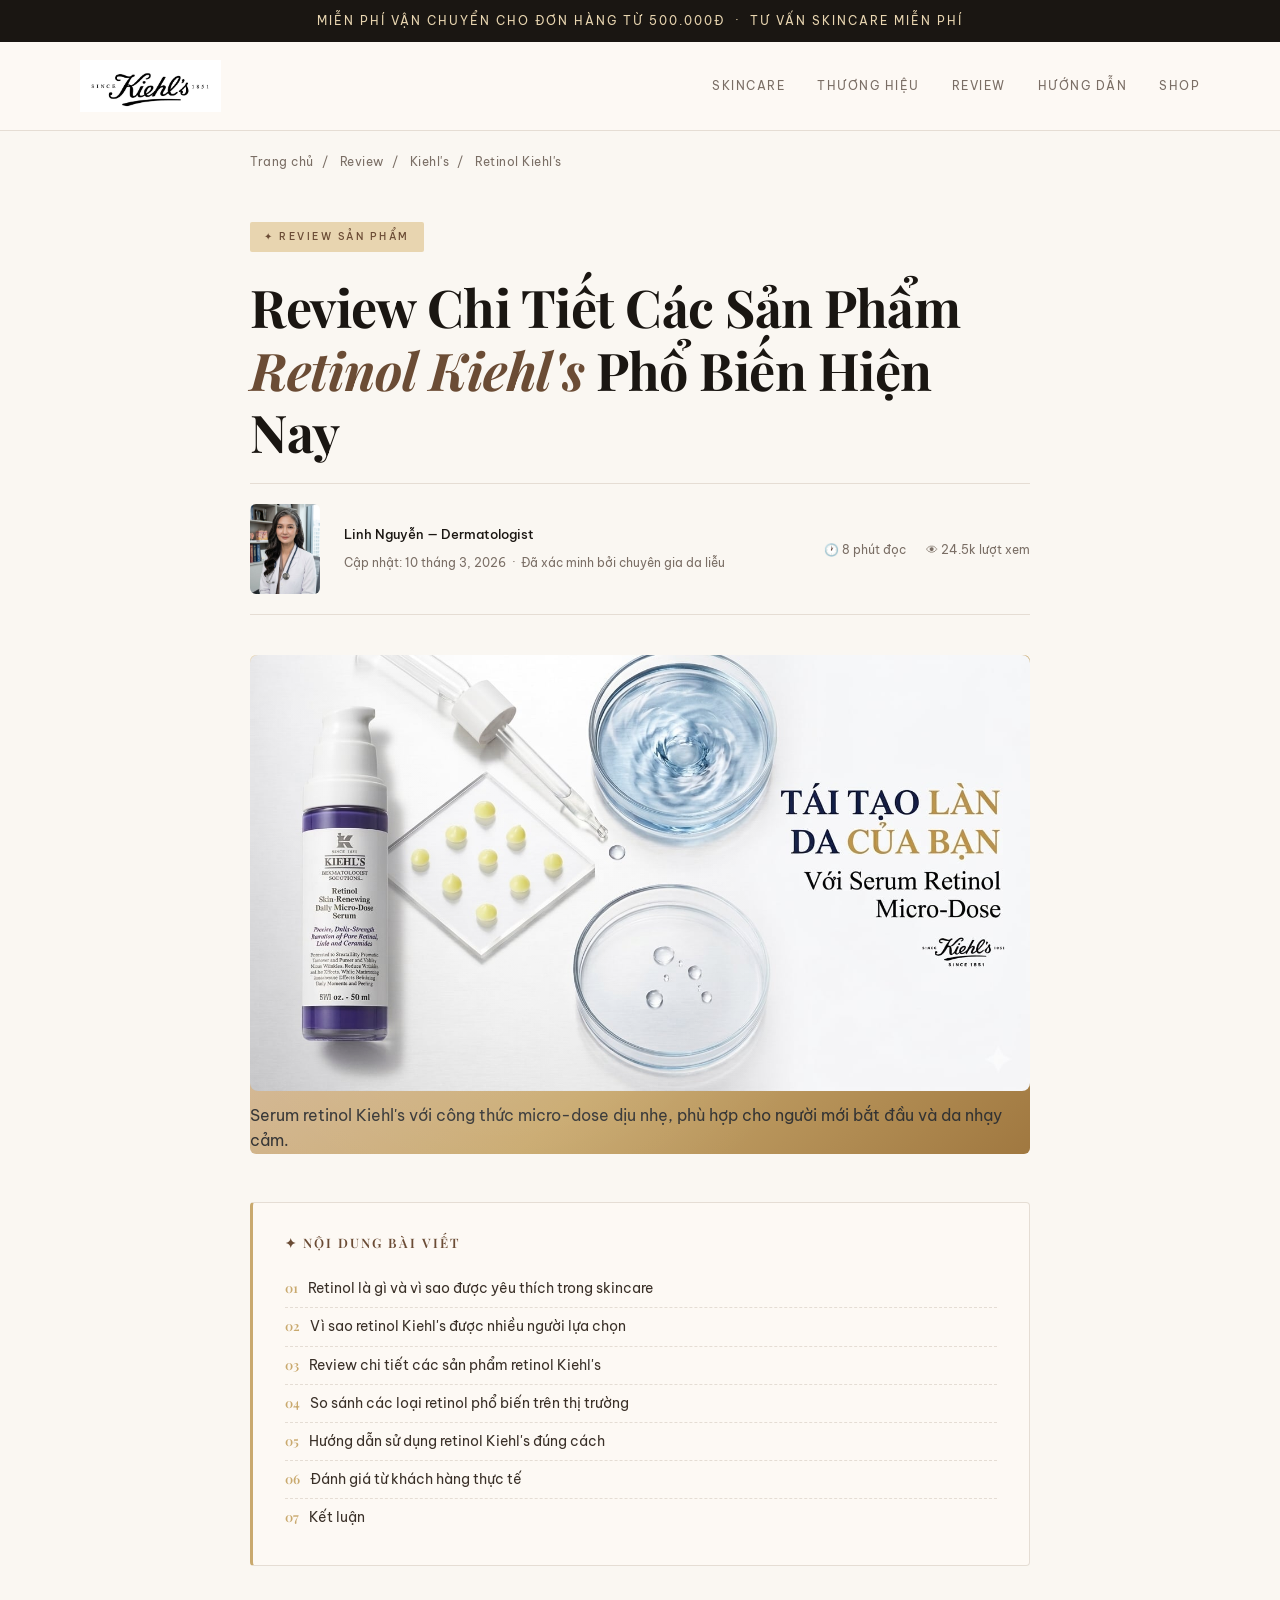
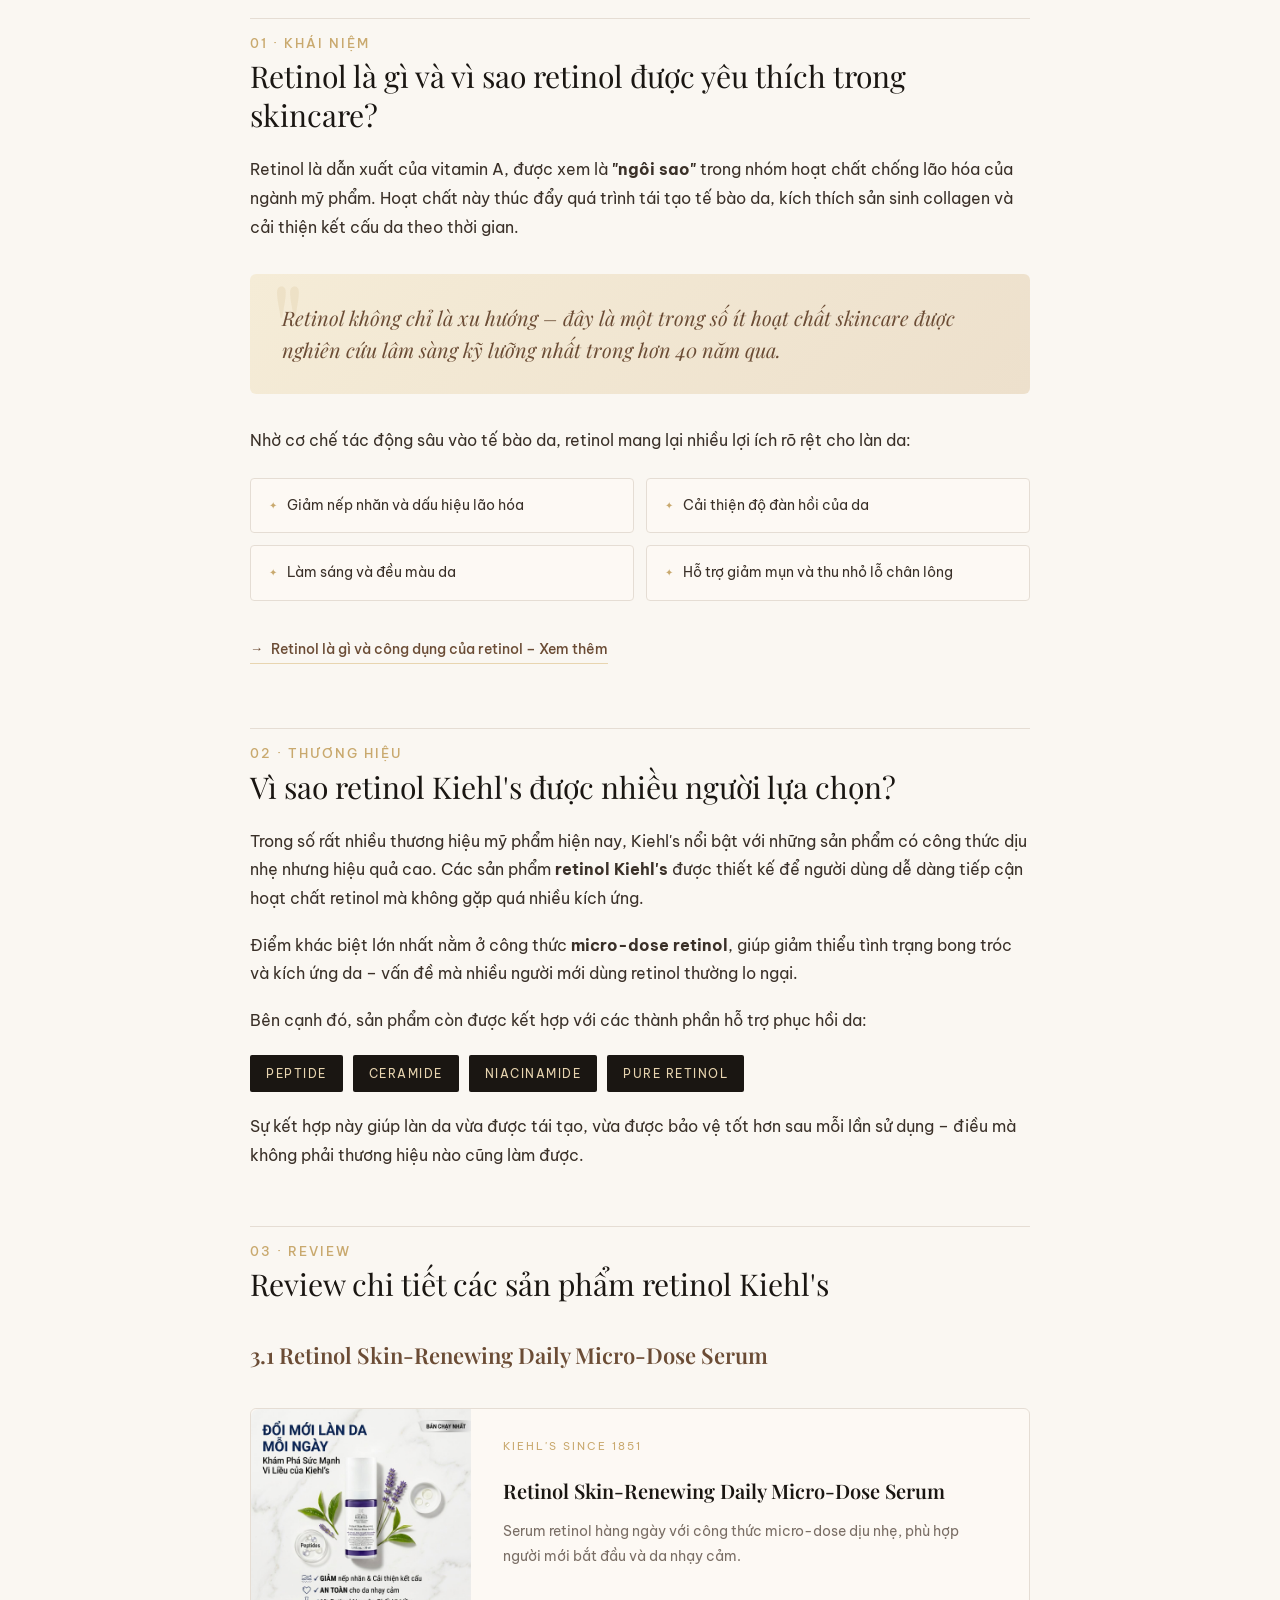
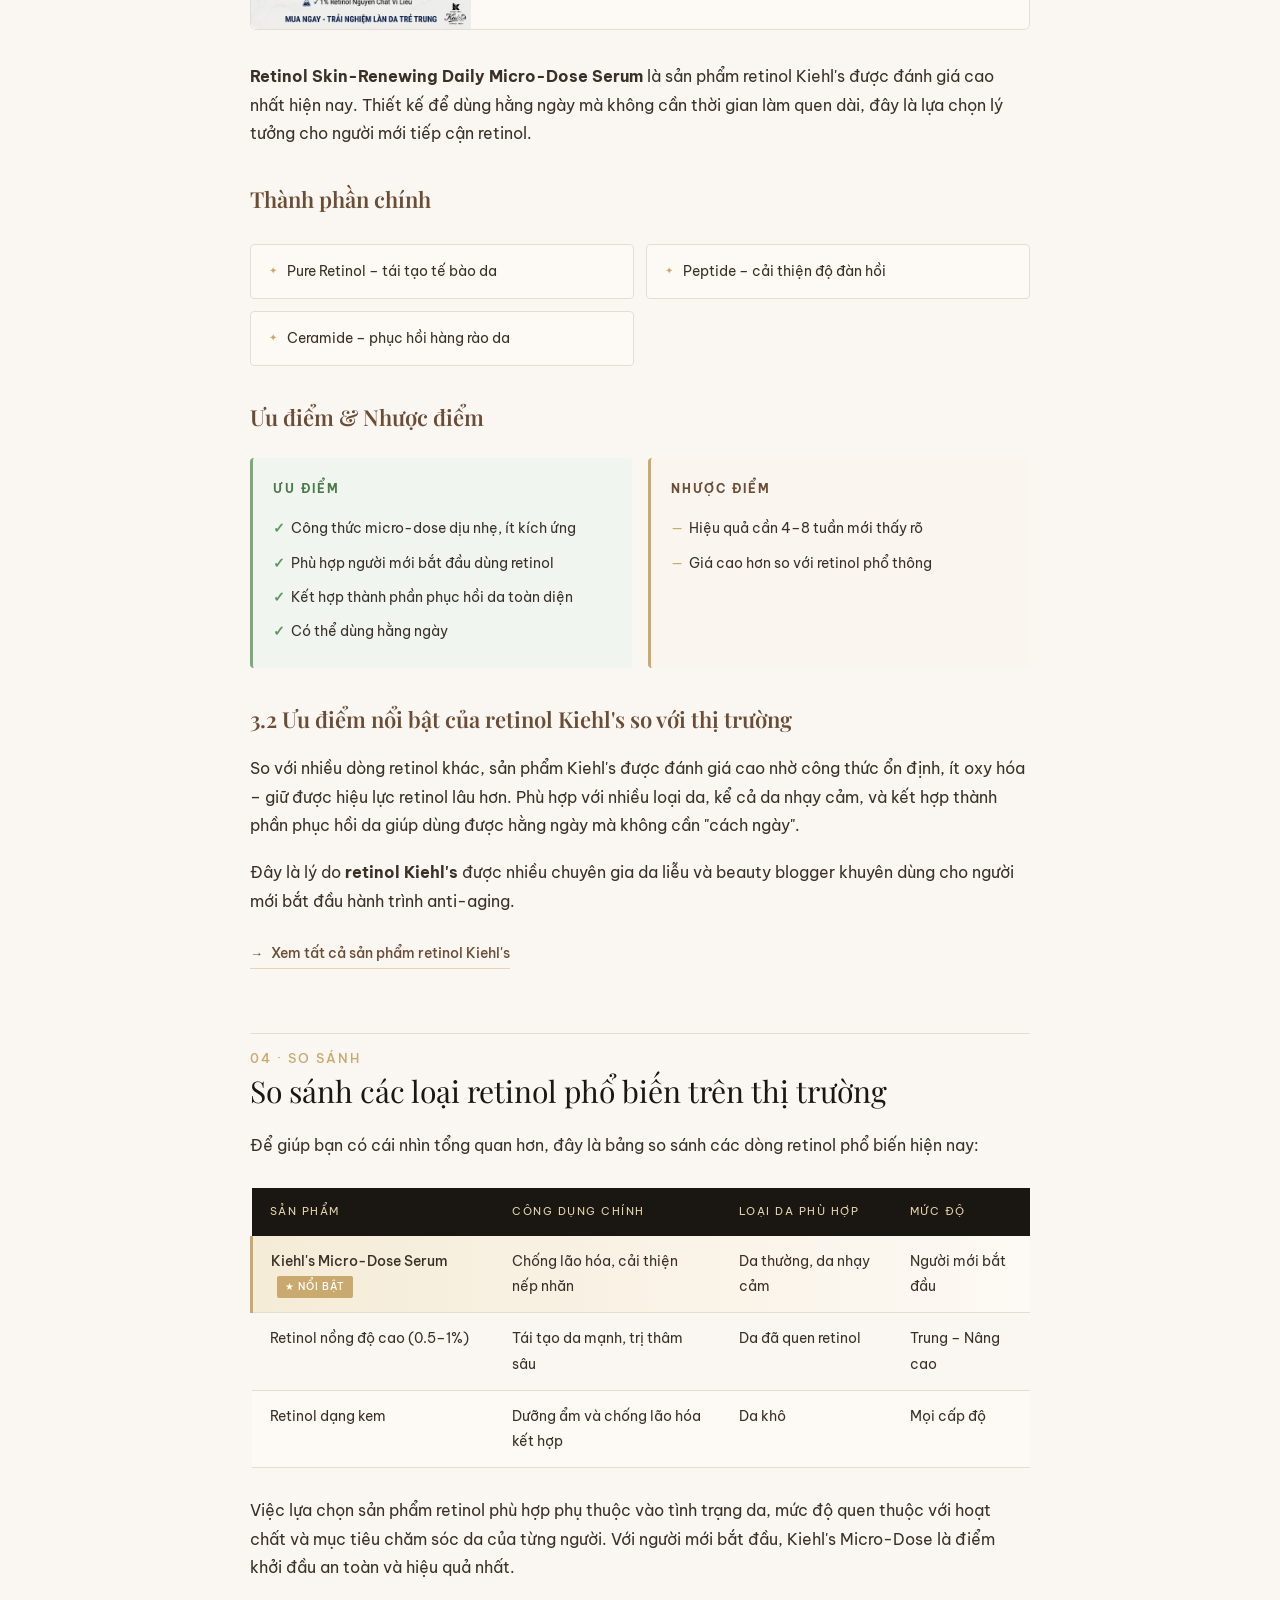
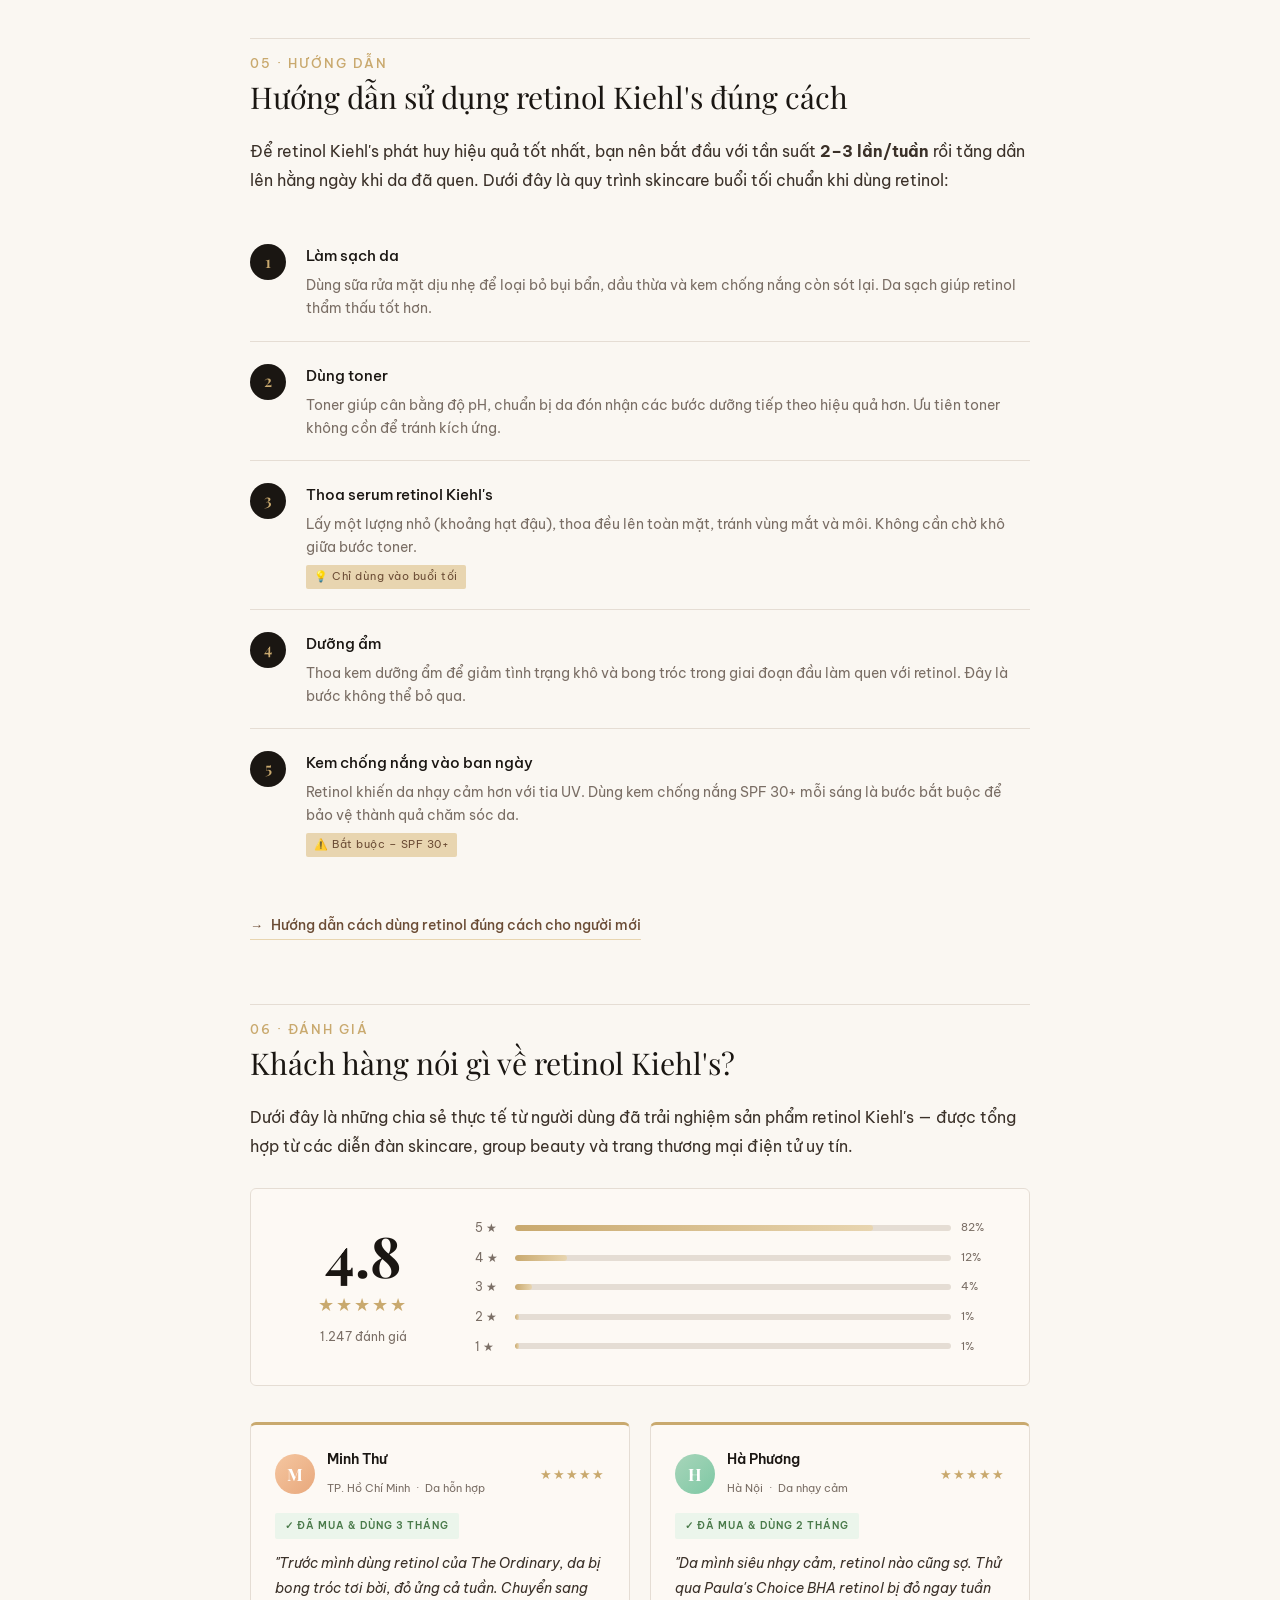
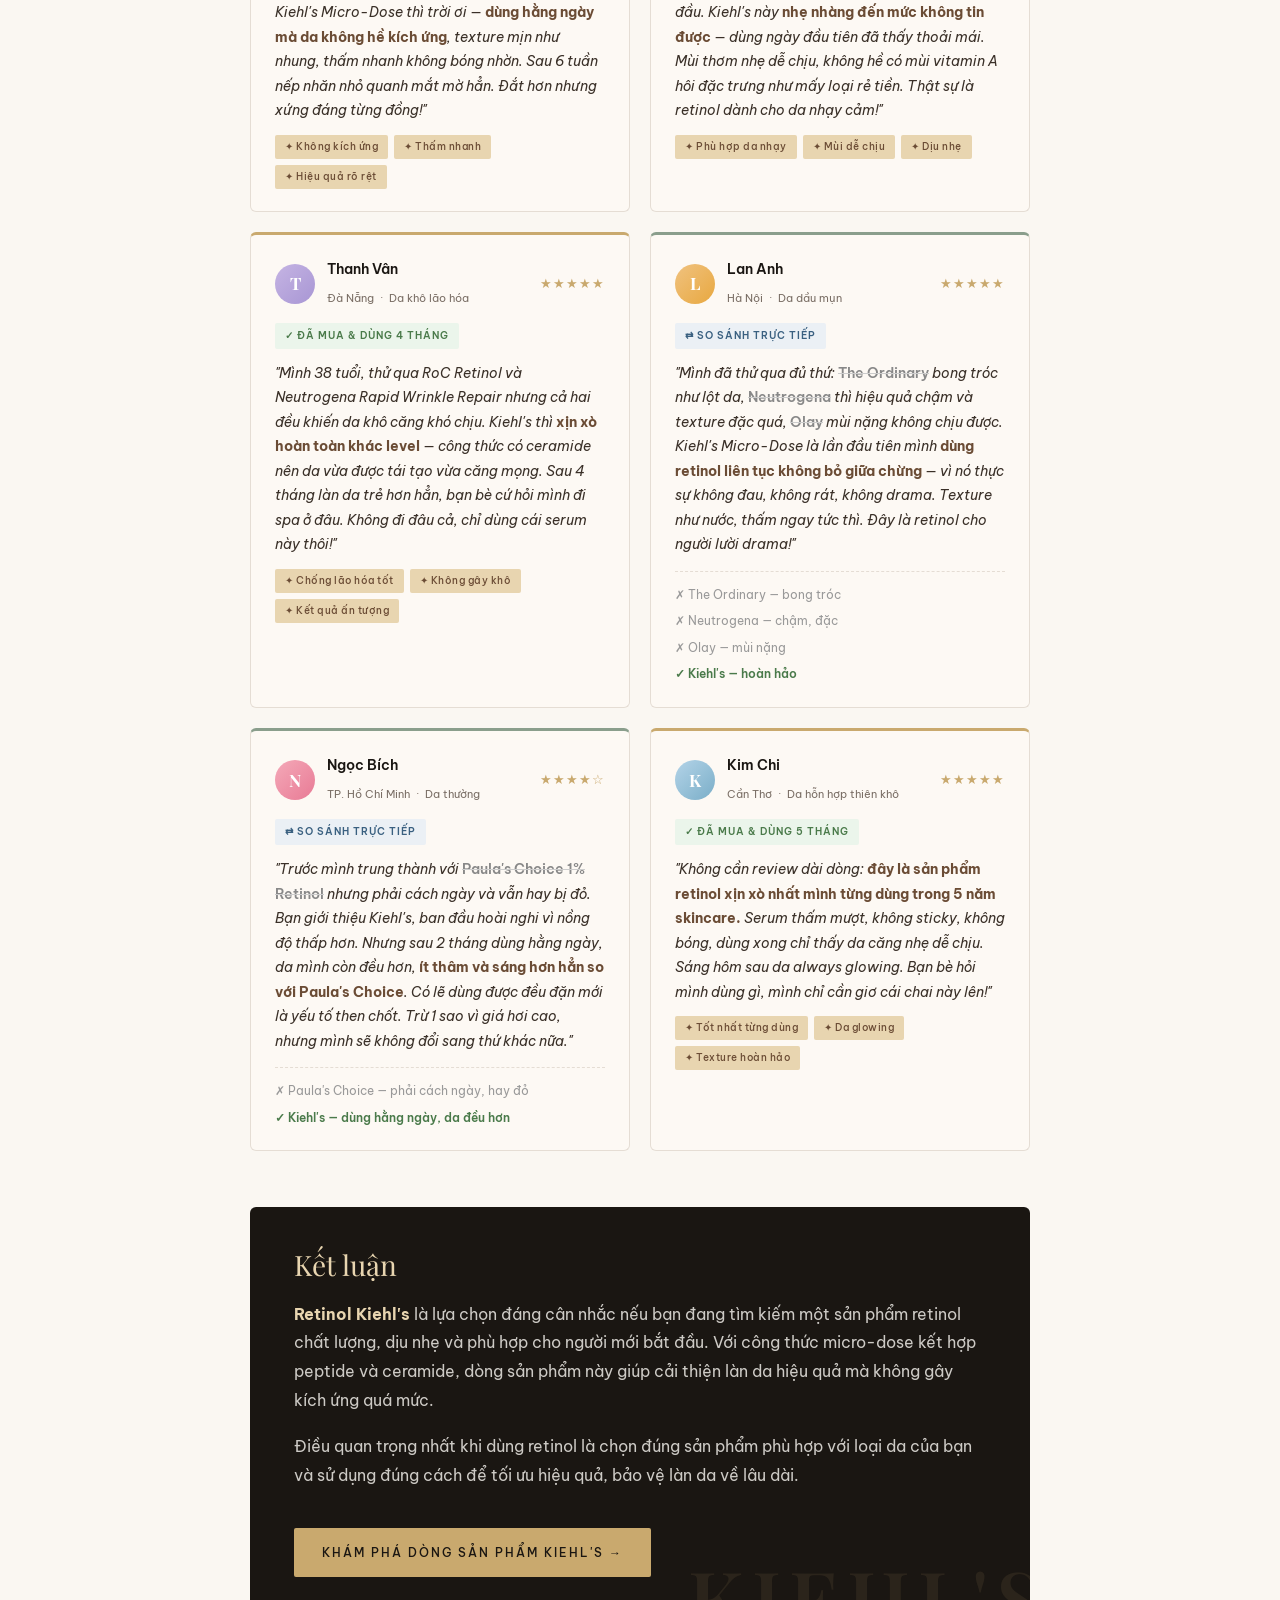
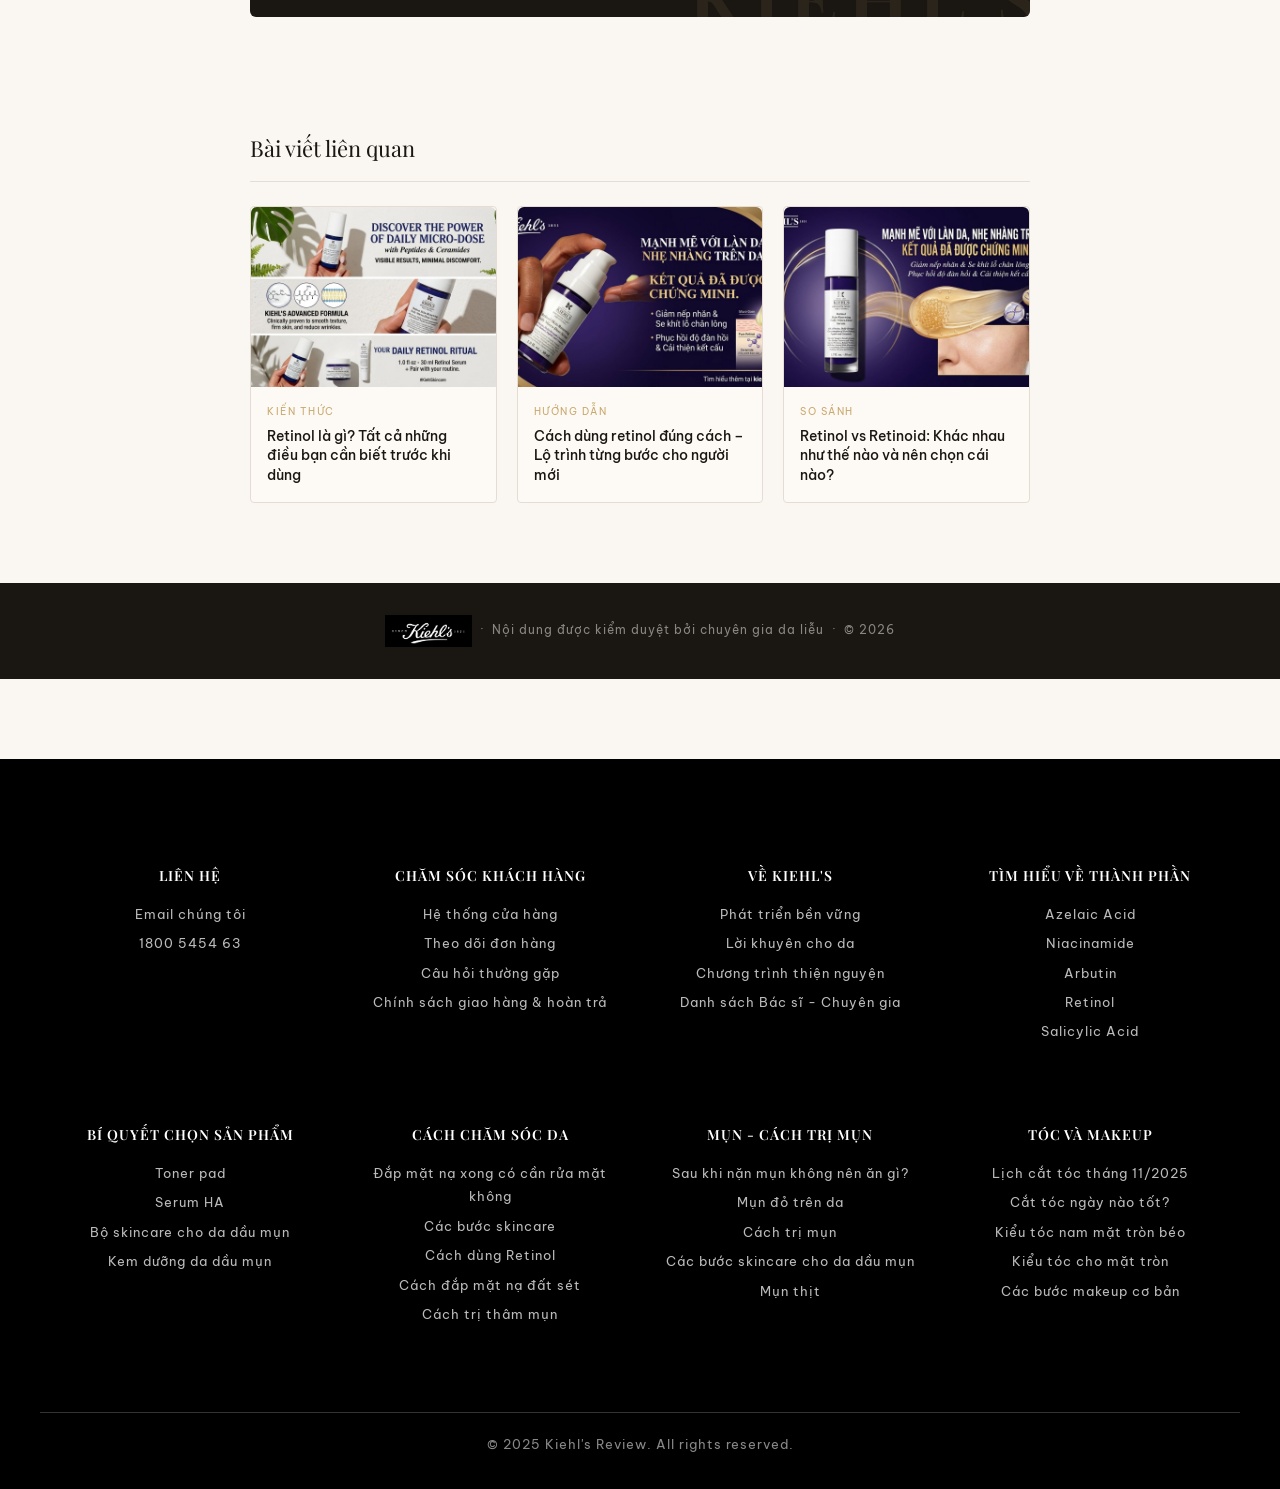
==== commit 9bd870e2: "Update review-retinol-kiehls.html" ====
--- a/review-retinol-kiehls.html
+++ b/review-retinol-kiehls.html
@@ -4,7 +4,7 @@
 <meta charset="UTF-8">
 <meta name="viewport" content="width=device-width, initial-scale=1.0">
 <title>Review Chi Tiết Các Sản Phẩm Retinol Kiehl's Phổ Biến Hiện Nay</title>
-<meta name="description" content="Retinol Kiehl's nổi tiếng với công thức micro-dose dịu nhẹ, phù hợp người mới bắt đầu. Xem ngay review chi tiết các sản phẩm retinol Kiehl's phổ biến để chọn đúng sản phẩm cho làn da của bạn.">
+<meta name="description" content="Review chi tiết các sản phẩm retinol phổ biến. So sánh công dụng, nồng độ và hiệu quả để giúp bạn chọn retinol phù hợp.">
 <link href="https://fonts.googleapis.com/css2?family=Playfair+Display:ital,wght@0,400;0,600;0,700;1,400;1,600&family=Be+Vietnam+Pro:wght@300;400;500;600&display=swap" rel="stylesheet">
 <style>
   :root {
@@ -127,6 +127,11 @@
     font-style: italic;
     color: var(--brown);
   }
+  
+.hero-img{
+  width:100%;
+  height:auto;
+} 
 
   .article-meta {
     display: flex;
@@ -138,8 +143,10 @@
     margin-bottom: 40px;
   }
   .author-avatar {
-    width: 42px; height: 42px;
-    border-radius: 50%;
+    width:70px;
+    height:90px;
+    object-fit:cover;
+    border-radius:6px;
     background: linear-gradient(135deg, var(--gold-light), var(--blush));
     display: flex; align-items: center; justify-content: center;
     font-family: 'Playfair Display', serif;
@@ -155,18 +162,20 @@
 
   /* HERO IMAGE */
   .hero-image {
-    width: 100%;
-    height: 420px;
+    width:100%;
+    height:auto;
+    border-radius:6px;
     background: linear-gradient(135deg, #E8D5B0 0%, #D4B896 30%, #C9A96E 60%, #A07840 100%);
-    border-radius: 4px;
-    margin-bottom: 48px;
-    position: relative;
-    overflow: hidden;
-    display: flex;
-    align-items: center;
-    justify-content: center;
-    animation: fadeUp 0.9s ease 0.2s both;
-  }
+    margin-bottom:48px;
+    position:relative;
+}
+
+.hero-image img{
+    width:100%;
+    height:auto;
+    display:block;
+}
+
   .hero-image::before {
     content: '';
     position: absolute;
@@ -399,13 +408,18 @@
     display: grid;
     grid-template-columns: 220px 1fr;
   }
-  .product-card-image {
-    background: linear-gradient(160deg, #F0E6D0, #D4B896);
-    display: flex;
-    align-items: center;
-    justify-content: center;
-    padding: 32px;
-  }
+  .product-card-image{
+  width:220px;
+  overflow:hidden;
+  border-radius:8px 0 0 8px;
+}
+
+.product-card-image img{
+  width:100%;
+  height:100%;
+  object-fit:cover;
+  display:block;
+}
   .product-bottle {
     width: 80px; height: 130px;
     background: linear-gradient(180deg, #F8F0E0 0%, #E8D5B0 60%, #C9A96E 100%);
@@ -859,14 +873,102 @@
 
   /* SCROLL PROGRESS */
   .scroll-progress {
-    position: fixed;
-    top: 0;
-    left: 0;
-    height: 2px;
-    background: linear-gradient(90deg, var(--gold), var(--blush));
-    z-index: 999;
-    transition: width 0.1s;
-  }
+  position: fixed;
+  top: 0;
+  left: 0;
+  height: 2px;
+  background: linear-gradient(90deg, var(--gold), var(--blush));
+  z-index: 999;
+  transition: width 0.1s;
+}
+.site-footer{
+background:#000;
+color:#ccc;
+margin-top:80px;
+}
+
+.footer-container{
+max-width:1200px;
+margin:auto;
+display:grid;
+grid-template-columns:repeat(4,1fr);
+gap:40px;
+padding:40px 20px;
+}
+
+.footer-column h3{
+font-size:14px;
+color:#fff;
+margin-bottom:15px;
+font-weight:600;
+text-transform:uppercase;
+}
+
+.footer-column ul{
+list-style:none;
+padding:0;
+margin:0;
+}
+
+.footer-column li{
+font-size:13px;
+color:#bbb;
+margin-bottom:6px;
+cursor:pointer;
+}
+
+.footer-column li:hover{
+color:#fff;
+}
+
+.footer-bottom{
+text-align:center;
+border-top:1px solid #333;
+margin-top:40px;
+padding-top:20px;
+color:#888;
+font-size:13px;
+}
+.related-card-img{
+  width:100%;
+  height:180px;
+  overflow:hidden;
+  border-radius:6px 6px 0 0;
+}
+
+.related-card-img img{
+  width:100%;
+  height:100%;
+  object-fit:cover;
+  display:block;
+}
+.hero-image{
+  position:relative;
+}
+
+.hero-img{
+  width:100%;
+  border-radius:8px;
+  display:block;
+}
+
+.hero-caption{
+  position:absolute;
+  bottom:20px;
+  left:20px;
+  right:20px;
+  background:rgba(255,255,255,0.85);
+  padding:10px 14px;
+  border-radius:6px;
+  font-size:15px;
+}
+.hero-text{
+  margin-top:12px;
+  font-size:16px;
+  color:#333;
+  line-height:1.6;
+  background:none;
+}
 </style>
 </head>
 <body>
@@ -899,12 +1001,16 @@
 <div class="article-hero">
   <span class="article-tag">✦ Review sản phẩm</span>
 
-  <h1>Review Chi Tiết Các Sản Phẩm <em>Retinol Kiehl's</em> Phổ Biến Hiện Nay</h1>
+  <h1 style="font-weight:700;">Review Chi Tiết Các Sản Phẩm <em>Retinol Kiehl's</em> Phổ Biến Hiện Nay</h1>
 
   <div class="article-meta">
-    <div class="author-avatar">L</div>
+    <img 
+        src="521a46da-3a86-4c7b-aa52-8c5a05217c95.jpeg"
+        class="author-avatar"
+        alt="Chuyên gia da liễu" 
+    >
     <div class="meta-info">
-      <strong>Linh Nguyễn — Beauty Editor</strong>
+      <strong>Linh Nguyễn — Dermatologist</strong>
       <span>Cập nhật: 10 tháng 3, 2026 &nbsp;·&nbsp; Đã xác minh bởi chuyên gia da liễu</span>
     </div>
     <div class="meta-stats">
@@ -917,13 +1023,17 @@
 <!-- HERO IMAGE -->
 <div style="max-width:860px;margin:0 auto;padding:0 40px;" class="animate-img">
   <div class="hero-image">
-    <div class="hero-image-label">
-      <div class="product-icon">
-        <div class="product-bottle-cap"></div>
-        <div class="product-icon-text">RETINOL<br>MICRO-DOSE<br>SERUM</div>
-      </div>
-      <p>Kiehl's Since 1851</p>
-    </div>
+
+    <img 
+      src="b5e1e726-3f54-467a-acc7-26f278ebec2a.jpeg"
+      alt="Kiehl's Retinol Micro-Dose Serum"
+      class="hero-img"
+    >
+
+    <p class="hero-text">
+Serum retinol Kiehl's với công thức micro-dose dịu nhẹ, phù hợp cho người mới bắt đầu và da nhạy cảm.
+</p>
+
   </div>
 </div>
 
@@ -992,10 +1102,11 @@
 
     <div class="product-card">
       <div class="product-card-image">
-        <div class="product-bottle">
-          <div class="product-bottle-cap"></div>
-        </div>
-      </div>
+        <img 
+            src="8375c7da-8318-4636-a3d6-e86328e65f19.jpeg"
+            alt="Kiehl's Retinol Serum" 
+        >
+</div>
       <div class="product-card-info">
         <div class="product-card-brand">Kiehl's Since 1851</div>
         <div class="product-card-name">Retinol Skin-Renewing Daily Micro-Dose Serum</div>
@@ -1279,21 +1390,24 @@
   <div class="related-title">Bài viết liên quan</div>
   <div class="related-grid">
     <div class="related-card">
-      <div class="related-card-img">✦</div>
+     <div class="related-card-img"> <img src="2907e98c-6b9b-496a-a75a-b442de332dcb (1).jpeg" alt="Kiehl's Retinol Serum"> </div> 
       <div class="related-card-body">
         <div class="related-card-tag">Kiến thức</div>
         <div class="related-card-title">Retinol là gì? Tất cả những điều bạn cần biết trước khi dùng</div>
       </div>
     </div>
     <div class="related-card">
-      <div class="related-card-img" style="background:linear-gradient(135deg,#D4C5E0,#B8A5C8);">◈</div>
+      <div class="related-card-img"> <img src="86291417-278f-491e-bece-5aa23d5af05a.jpeg
+" alt="Kiehl's Retinol Serum"> </div>
       <div class="related-card-body">
         <div class="related-card-tag">Hướng dẫn</div>
         <div class="related-card-title">Cách dùng retinol đúng cách – Lộ trình từng bước cho người mới</div>
       </div>
     </div>
     <div class="related-card">
-      <div class="related-card-img" style="background:linear-gradient(135deg,#C5D4C8,#A5C8A8);">◇</div>
+      <div class="related-card-img">
+  <img src="33c0c93d-26c1-4929-b093-90738a5e2602.jpeg" alt="Kiehl's Retinol Serum">
+</div>
       <div class="related-card-body">
         <div class="related-card-tag">So sánh</div>
         <div class="related-card-title">Retinol vs Retinoid: Khác nhau như thế nào và nên chọn cái nào?</div>
@@ -1323,6 +1437,99 @@
     });
   });
 </script>
+<footer class="site-footer">
+
+<div class="footer-container">
+
+  <div class="footer-column">
+    <h3>Liên Hệ</h3>
+    <ul>
+      <li>Email chúng tôi</li>
+      <li>1800 5454 63</li>
+    </ul>
+  </div>
+
+  <div class="footer-column">
+    <h3>Chăm Sóc Khách Hàng</h3>
+    <ul>
+      <li>Hệ thống cửa hàng</li>
+      <li>Theo dõi đơn hàng</li>
+      <li>Câu hỏi thường gặp</li>
+      <li>Chính sách giao hàng & hoàn trả</li>
+    </ul>
+  </div>
+
+  <div class="footer-column">
+    <h3>Về Kiehl's</h3>
+    <ul>
+      <li>Phát triển bền vững</li>
+      <li>Lời khuyên cho da</li>
+      <li>Chương trình thiện nguyện</li>
+      <li>Danh sách Bác sĩ - Chuyên gia</li>
+    </ul>
+  </div>
+
+  <div class="footer-column">
+    <h3>Tìm hiểu về thành phần</h3>
+    <ul>
+      <li>Azelaic Acid</li>
+      <li>Niacinamide</li>
+      <li>Arbutin</li>
+      <li>Retinol</li>
+      <li>Salicylic Acid</li>
+    </ul>
+  </div>
+
+  <div class="footer-column">
+    <h3>Bí quyết chọn sản phẩm</h3>
+    <ul>
+      <li>Toner pad</li>
+      <li>Serum HA</li>
+      <li>Bộ skincare cho da dầu mụn</li>
+      <li>Kem dưỡng da dầu mụn</li>
+    </ul>
+  </div>
+
+  <div class="footer-column">
+    <h3>Cách chăm sóc da</h3>
+    <ul>
+      <li>Đắp mặt nạ xong có cần rửa mặt không</li>
+      <li>Các bước skincare</li>
+      <li>Cách dùng Retinol</li>
+      <li>Cách đắp mặt nạ đất sét</li>
+      <li>Cách trị thâm mụn</li>
+    </ul>
+  </div>
+
+  <div class="footer-column">
+    <h3>Mụn - Cách trị mụn</h3>
+    <ul>
+      <li>Sau khi nặn mụn không nên ăn gì?</li>
+      <li>Mụn đỏ trên da</li>
+      <li>Cách trị mụn</li>
+      <li>Các bước skincare cho da dầu mụn</li>
+      <li>Mụn thịt</li>
+    </ul>
+  </div>
+
+  <div class="footer-column">
+    <h3>Tóc và Makeup</h3>
+    <ul>
+      <li>Lịch cắt tóc tháng 11/2025</li>
+      <li>Cắt tóc ngày nào tốt?</li>
+      <li>Kiểu tóc nam mặt tròn béo</li>
+      <li>Kiểu tóc cho mặt tròn</li>
+      <li>Các bước makeup cơ bản</li>
+    </ul>
+  </div>
+
+</div>
+
+<div class="footer-bottom">
+© 2025 Kiehl's Review. All rights reserved.
+</div>
+
+</footer>
 
 </body>
 </html>
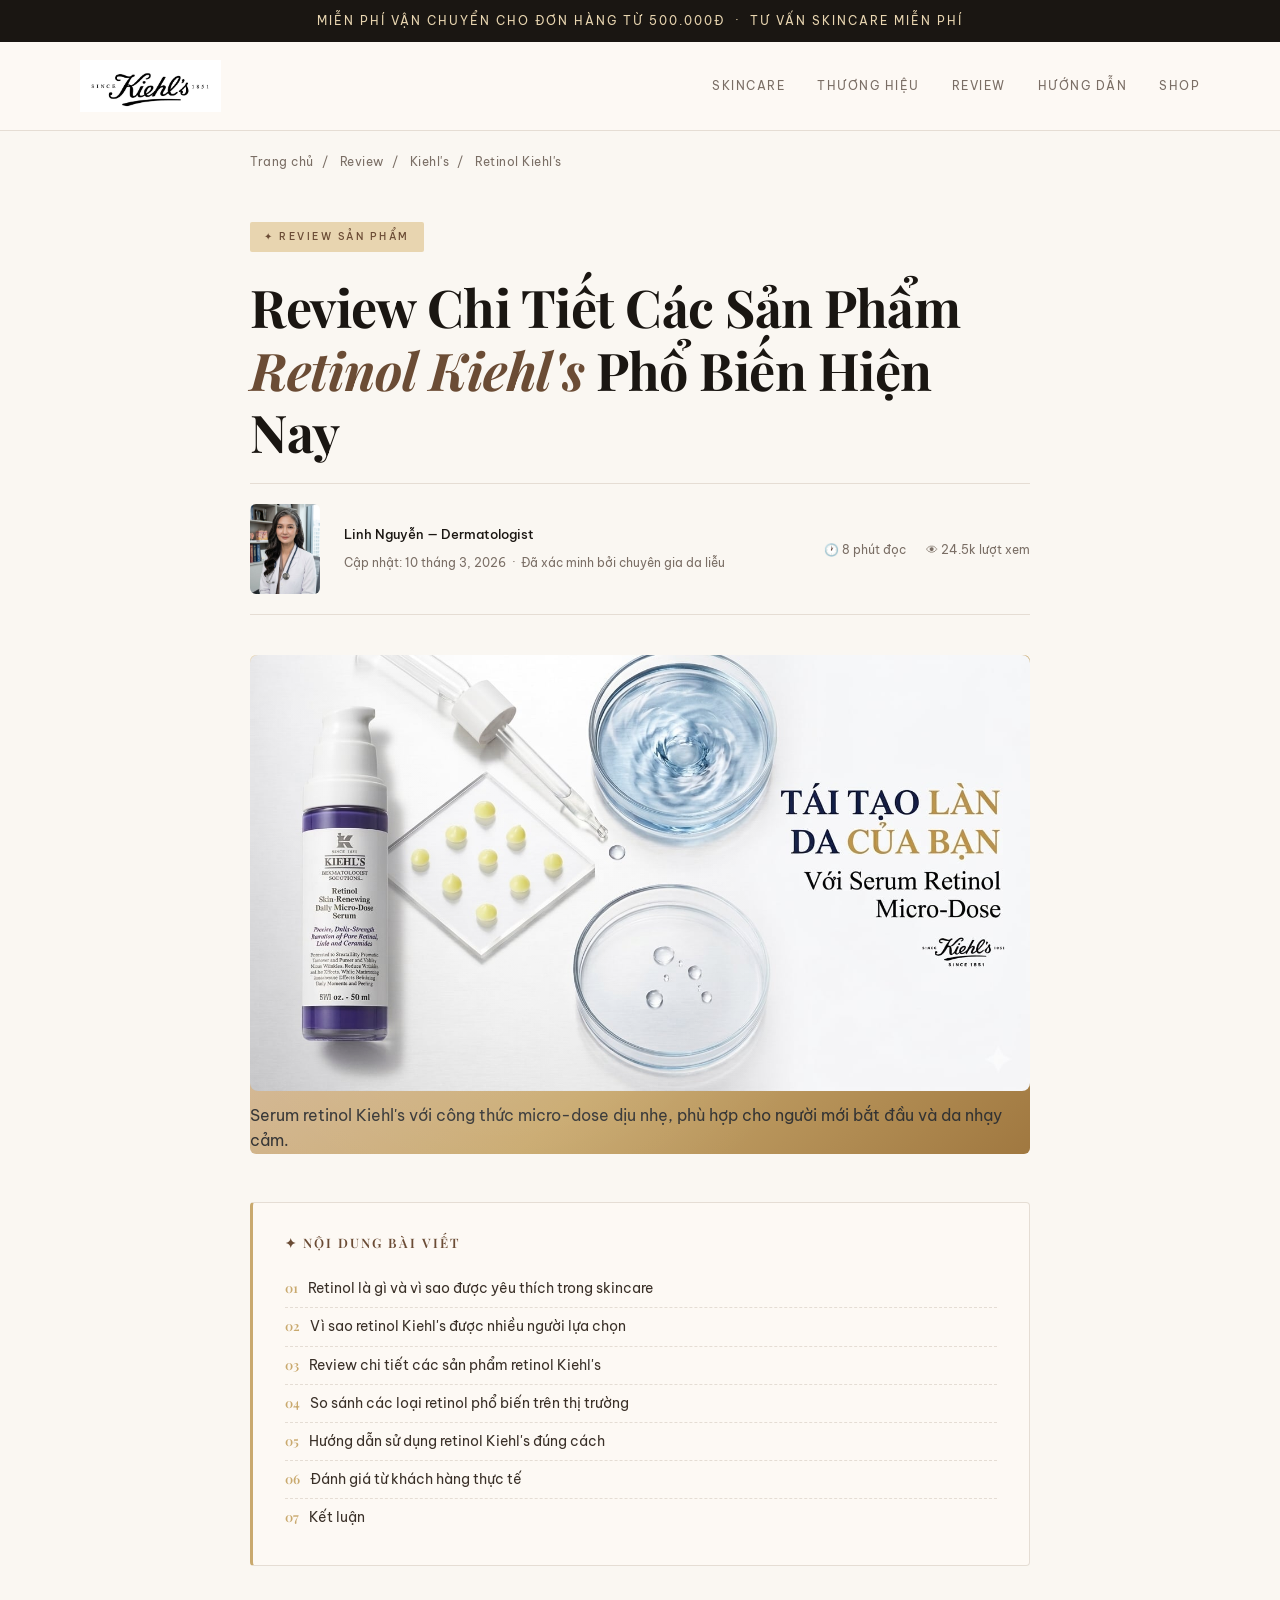
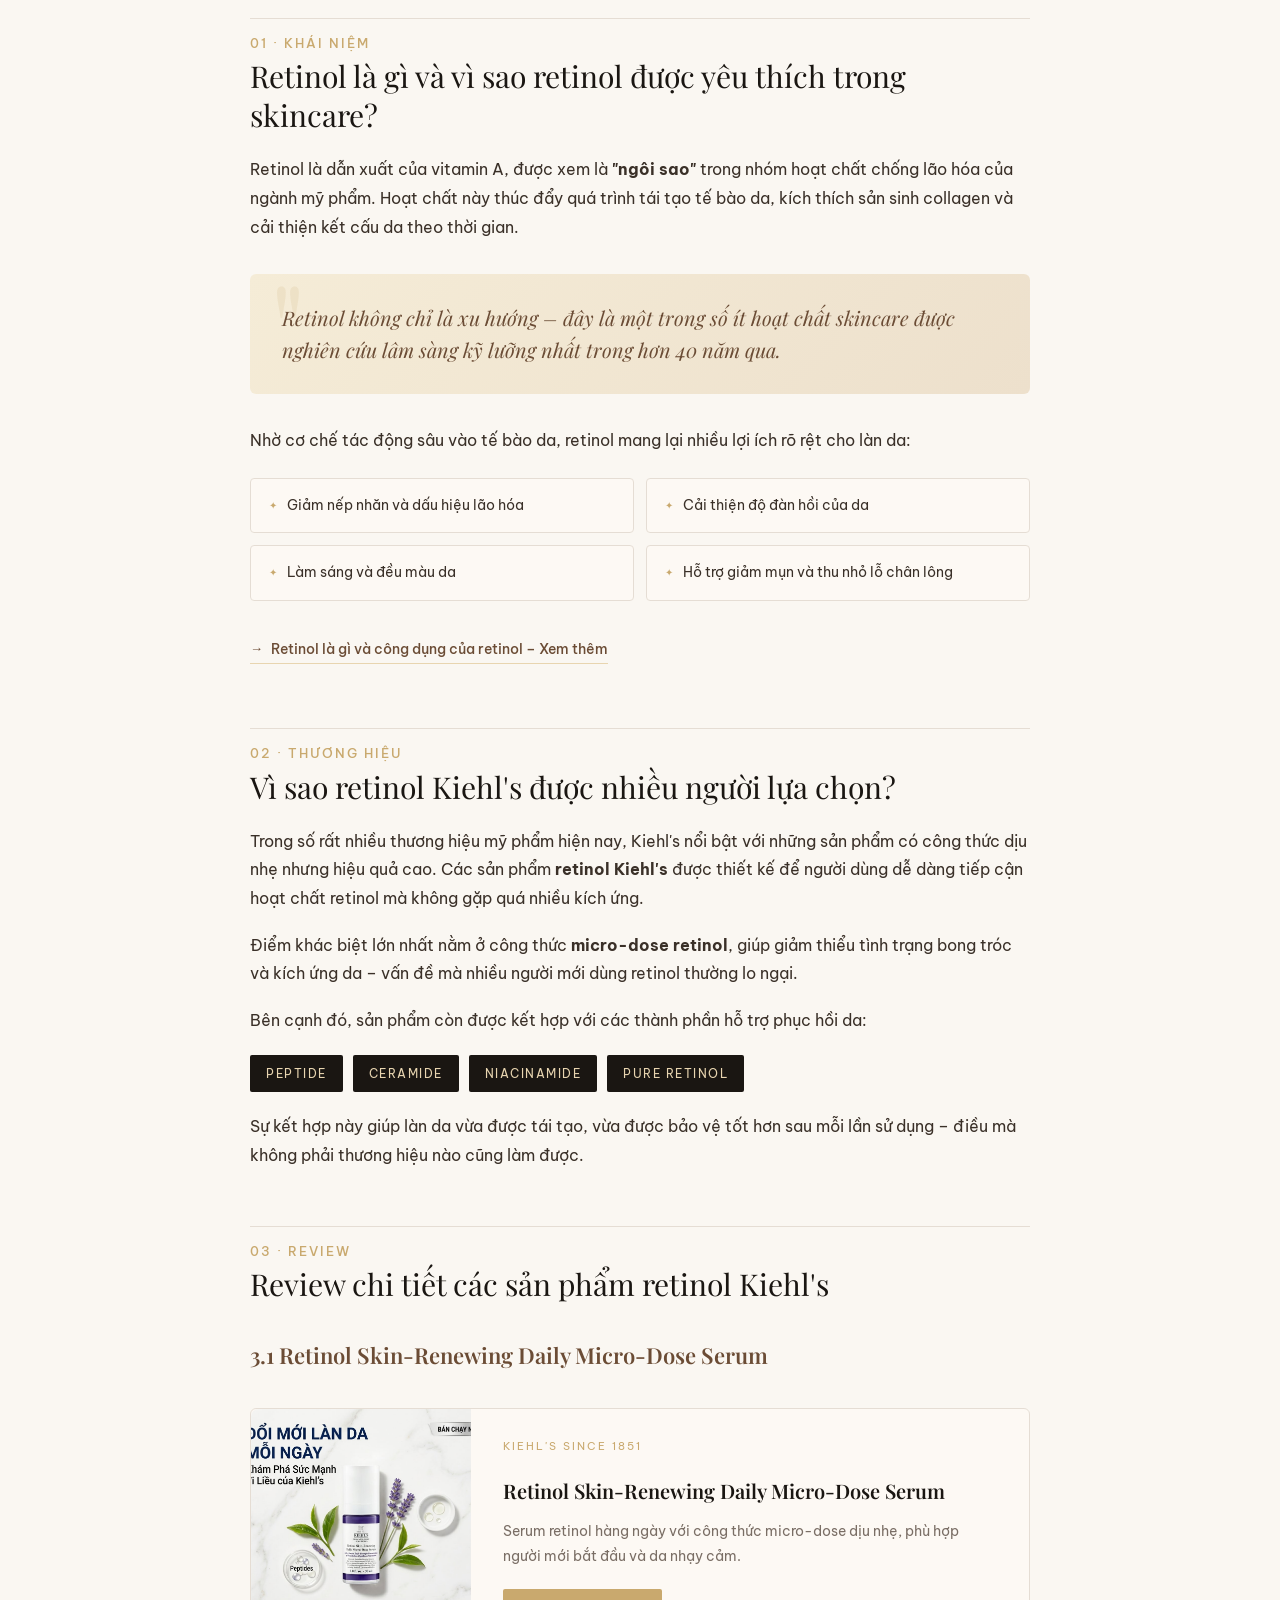
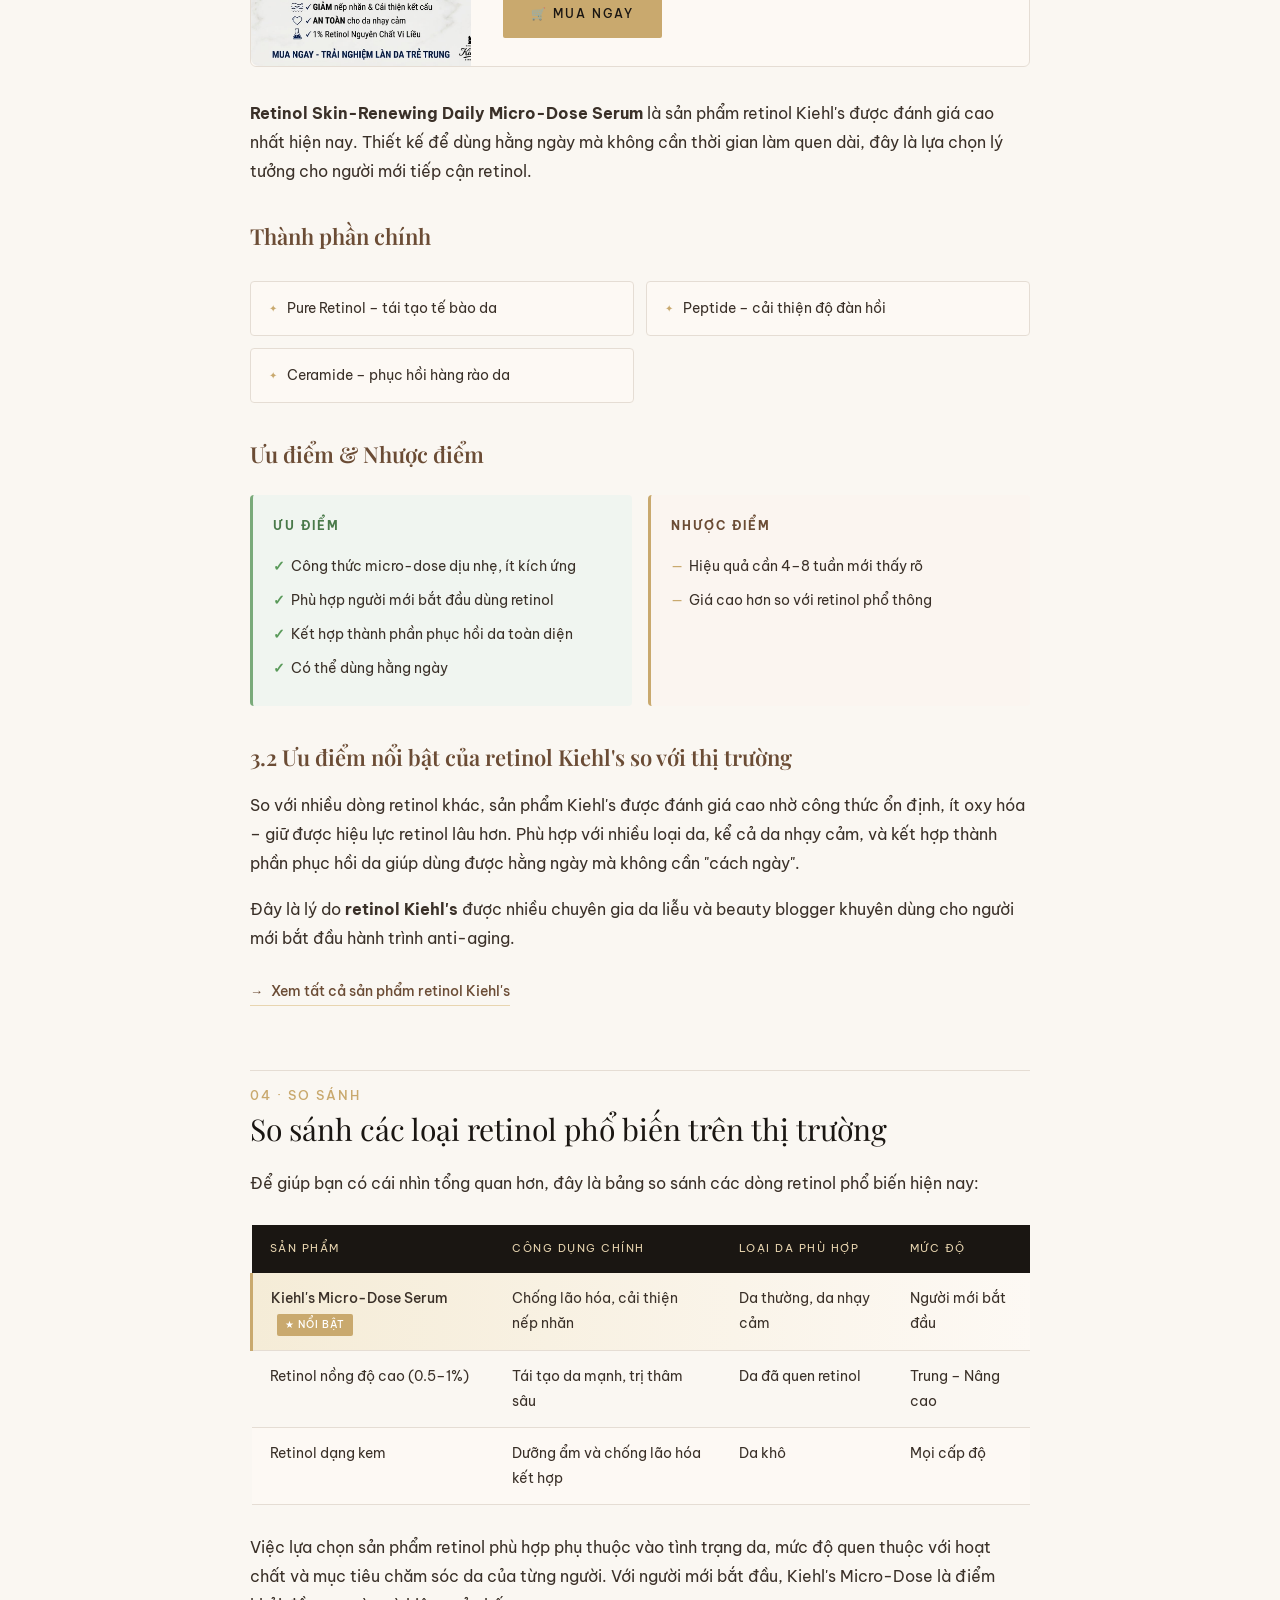
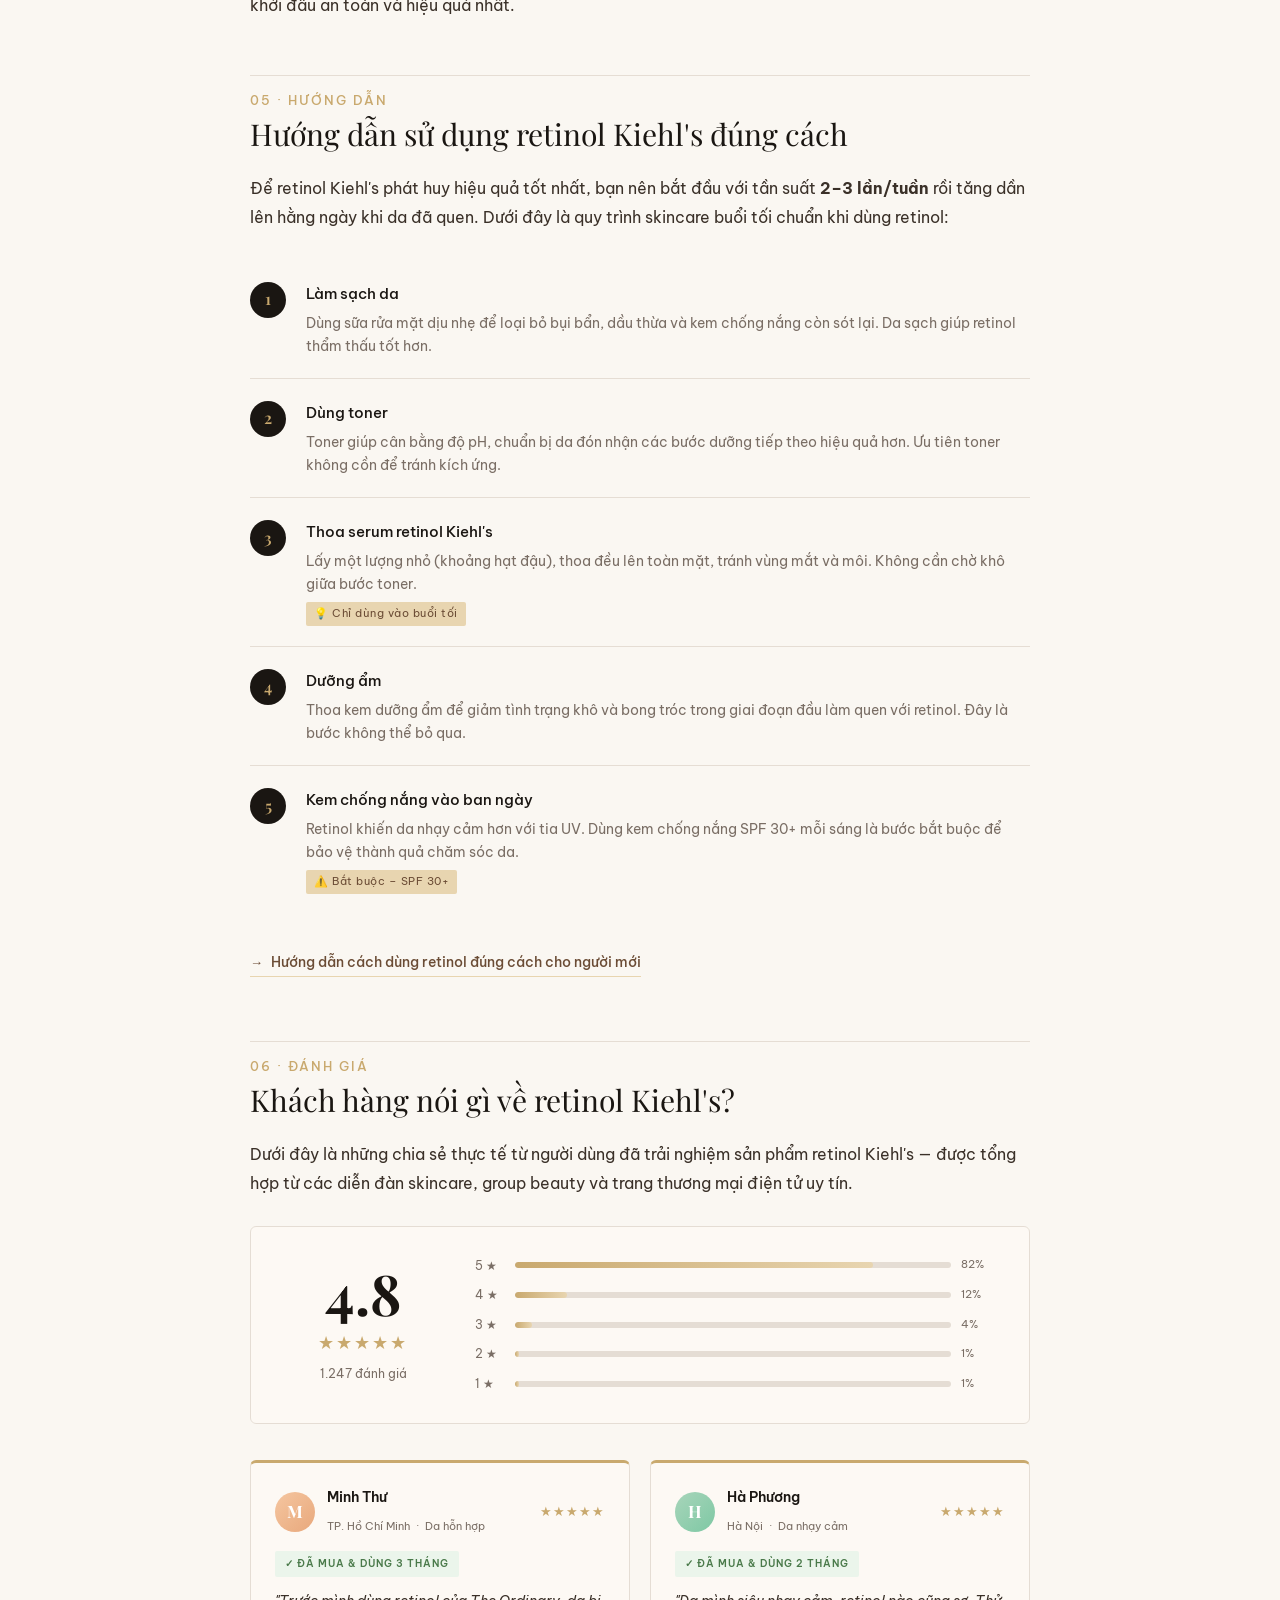
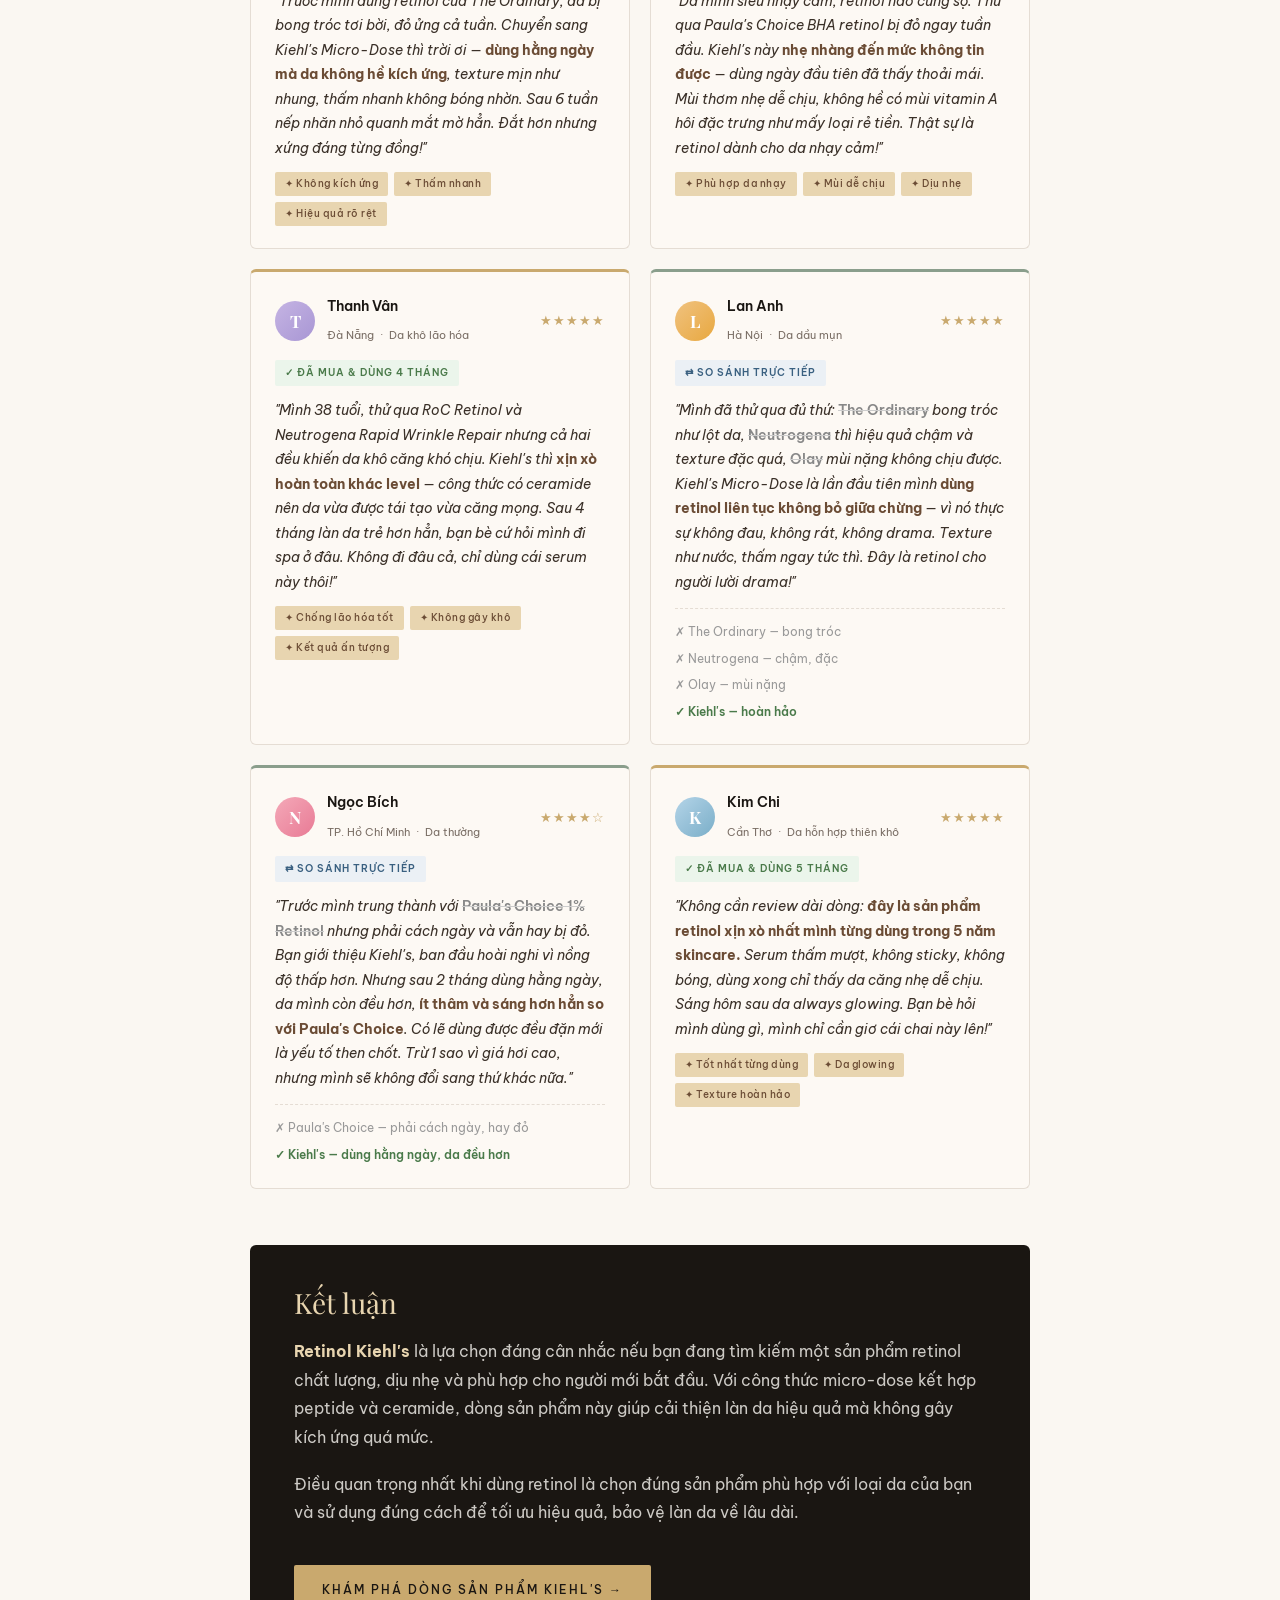
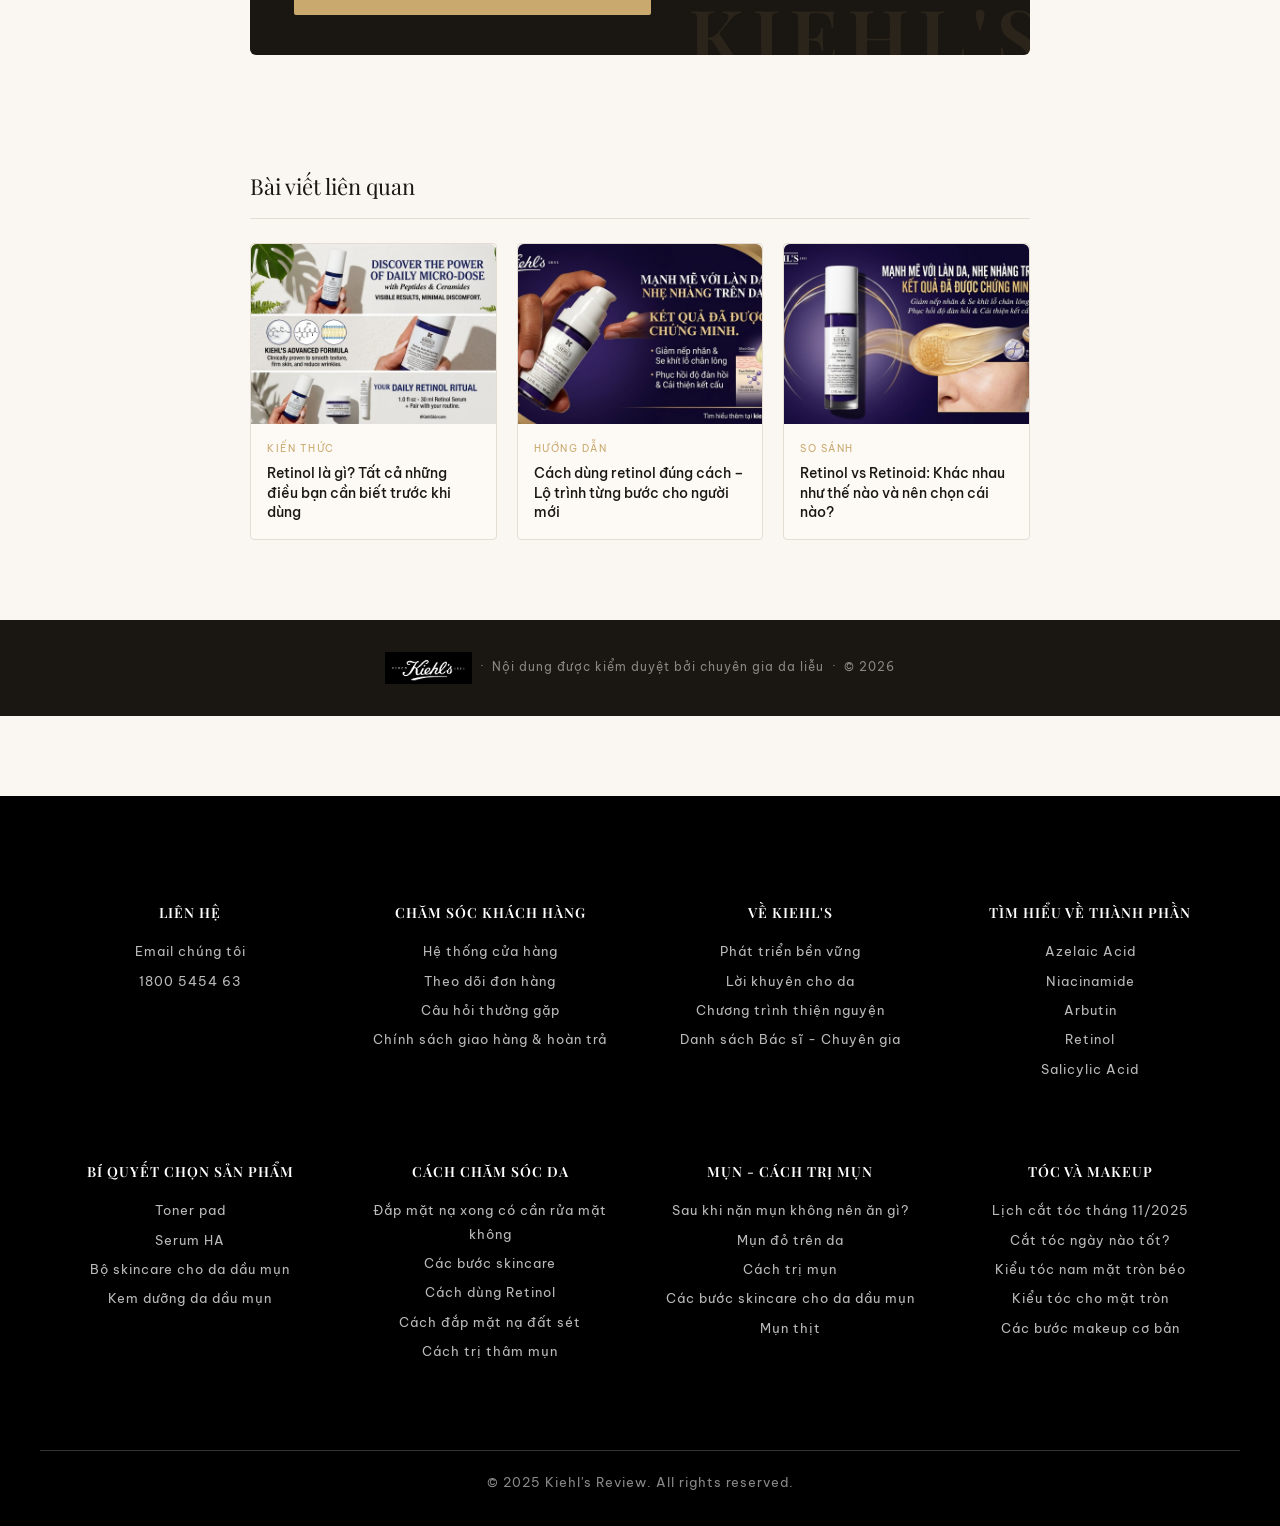
==== commit 9e1402b7: "Update review-retinol-kiehls.html" ====
--- a/review-retinol-kiehls.html
+++ b/review-retinol-kiehls.html
@@ -5,6 +5,7 @@
 <meta name="viewport" content="width=device-width, initial-scale=1.0">
 <title>Review Chi Tiết Các Sản Phẩm Retinol Kiehl's Phổ Biến Hiện Nay</title>
 <meta name="description" content="Review chi tiết các sản phẩm retinol phổ biến. So sánh công dụng, nồng độ và hiệu quả để giúp bạn chọn retinol phù hợp.">
+<link rel="canonical" href="https://vanxutuyduyen.github.io/Content-sample/review-retinol-kiehls.html" />
 <link href="https://fonts.googleapis.com/css2?family=Playfair+Display:ital,wght@0,400;0,600;0,700;1,400;1,600&family=Be+Vietnam+Pro:wght@300;400;500;600&display=swap" rel="stylesheet">
 <style>
   :root {
@@ -1111,6 +1112,13 @@
         <div class="product-card-brand">Kiehl's Since 1851</div>
         <div class="product-card-name">Retinol Skin-Renewing Daily Micro-Dose Serum</div>
         <p style="font-size:13.5px;color:var(--text-light);margin:10px 0 0;">Serum retinol hàng ngày với công thức micro-dose dịu nhẹ, phù hợp người mới bắt đầu và da nhạy cảm.</p>
+           <!-- CTA BUTTON -->
+    <a href="https://link-affiliate-cua-ban.com"
+       class="cta-btn"
+       target="_blank"
+       rel="nofollow sponsored noopener">
+       🛒 Mua ngay
+    </a>
       </div>
     </div>
 
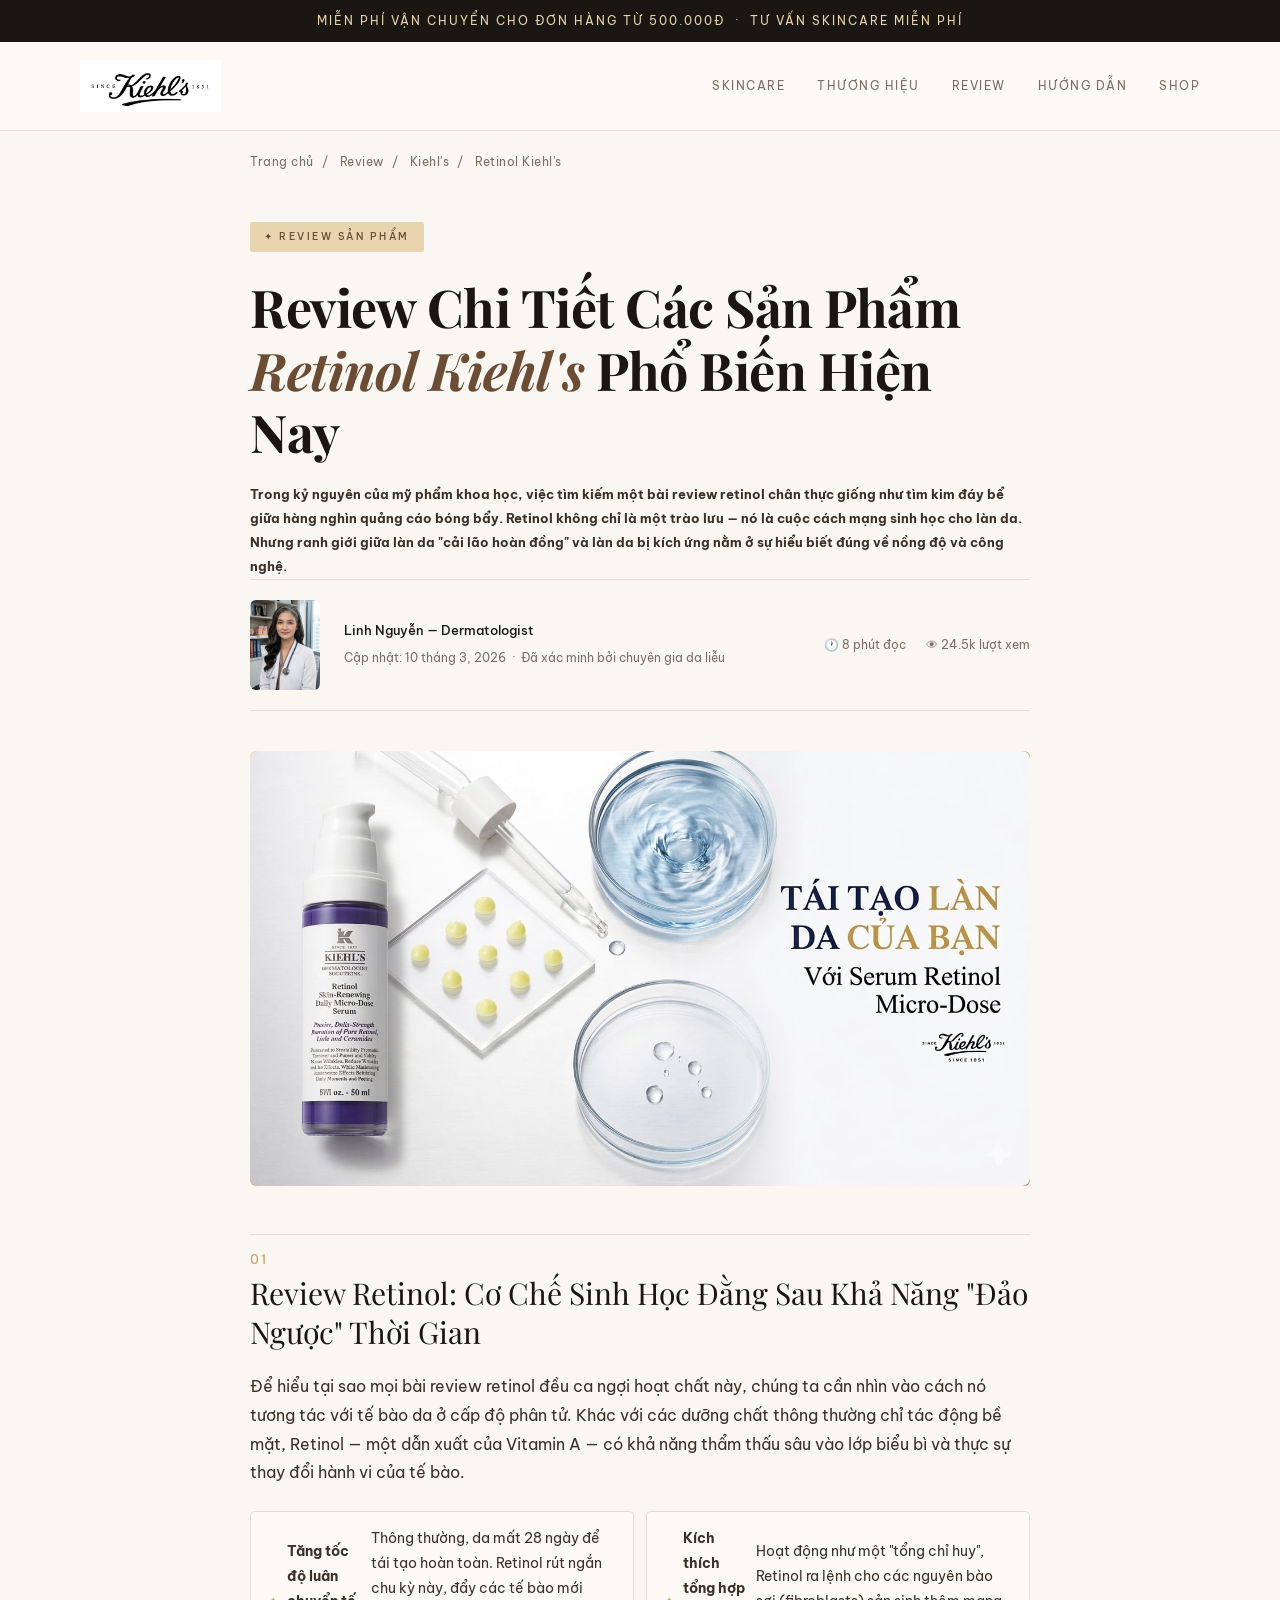
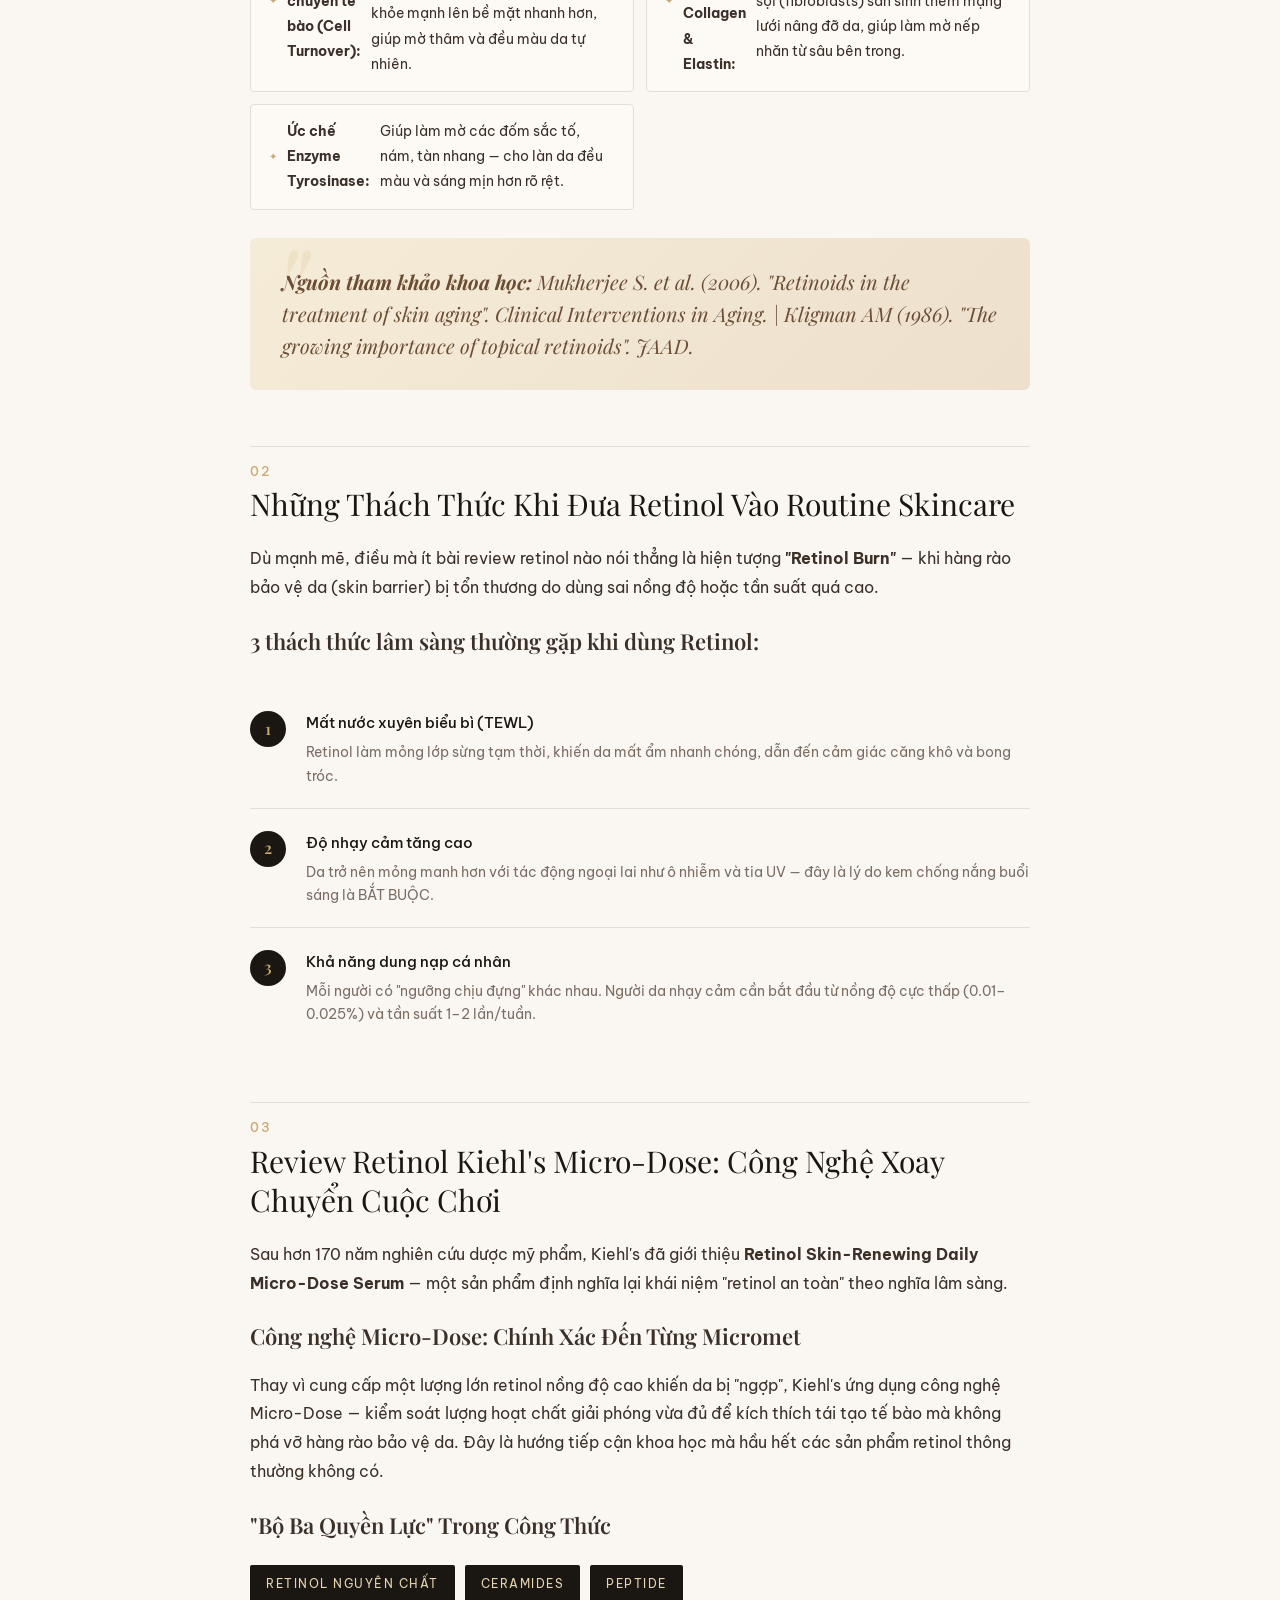
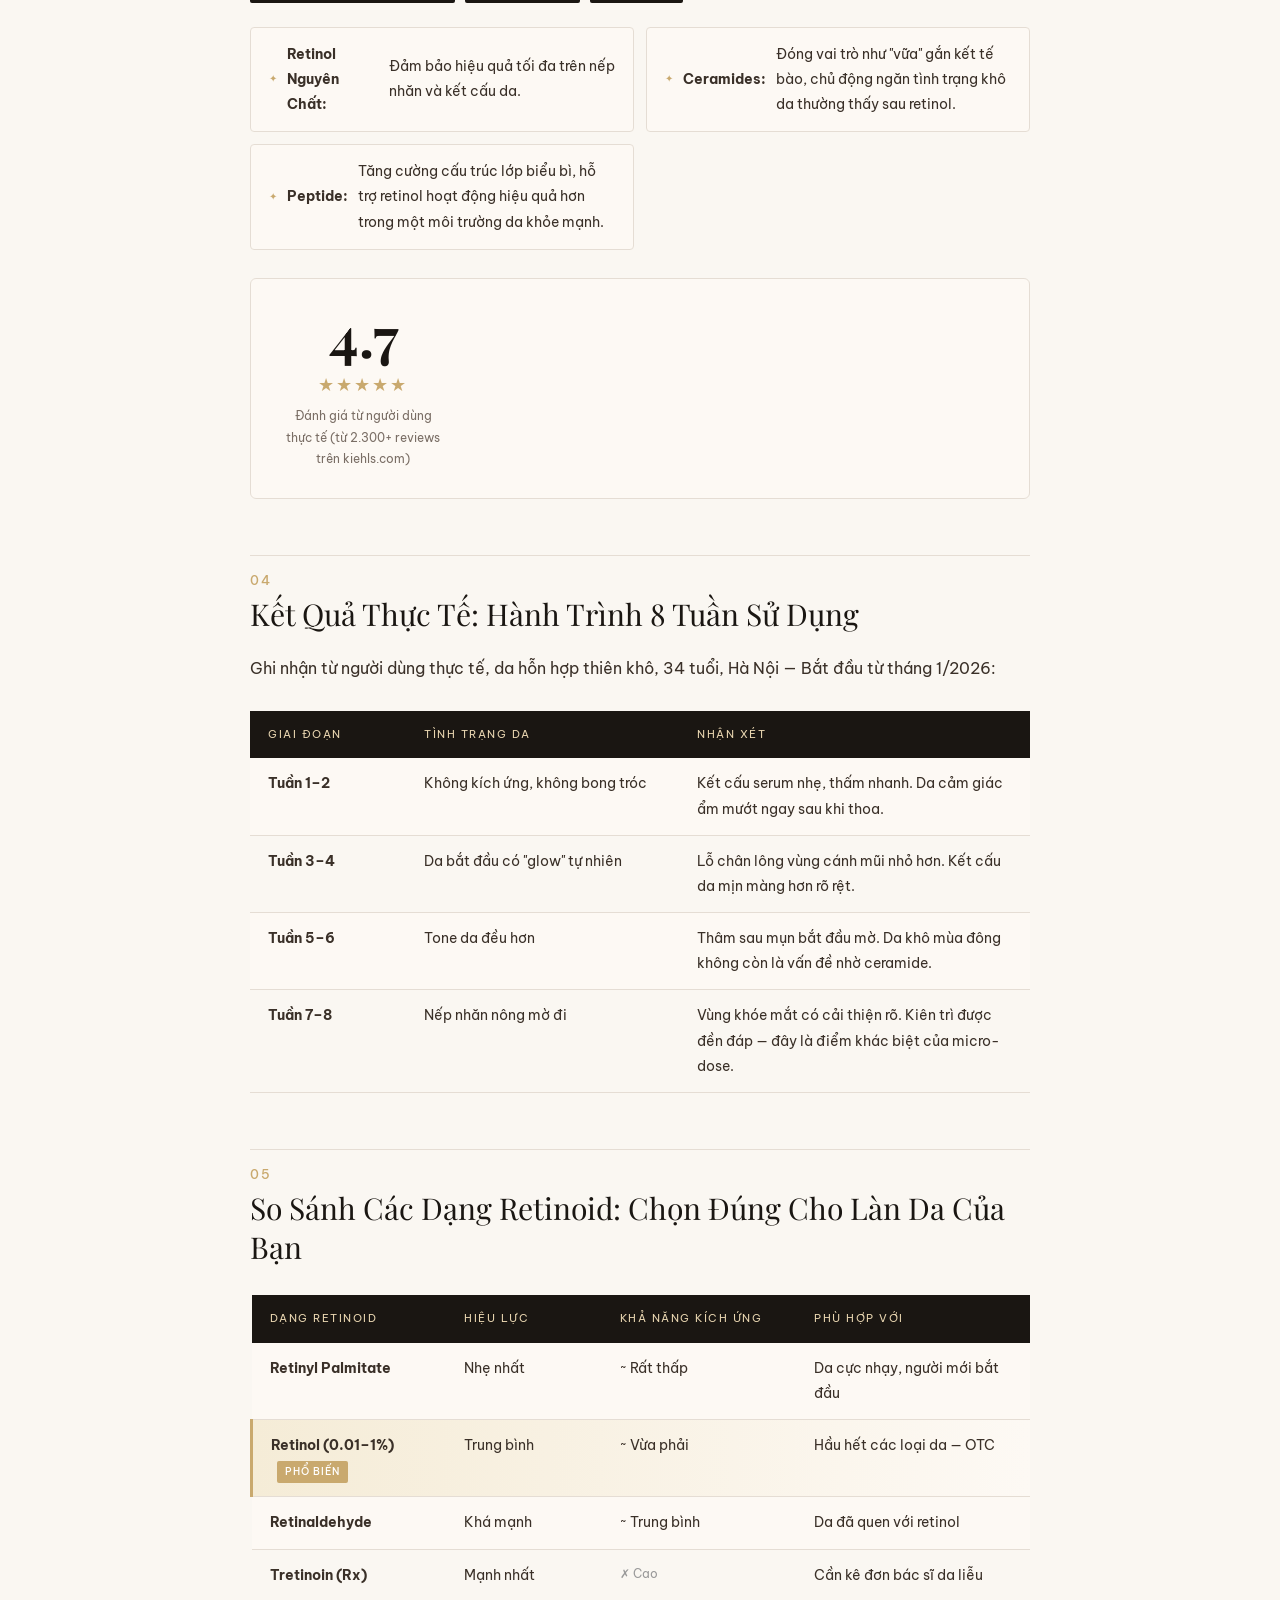
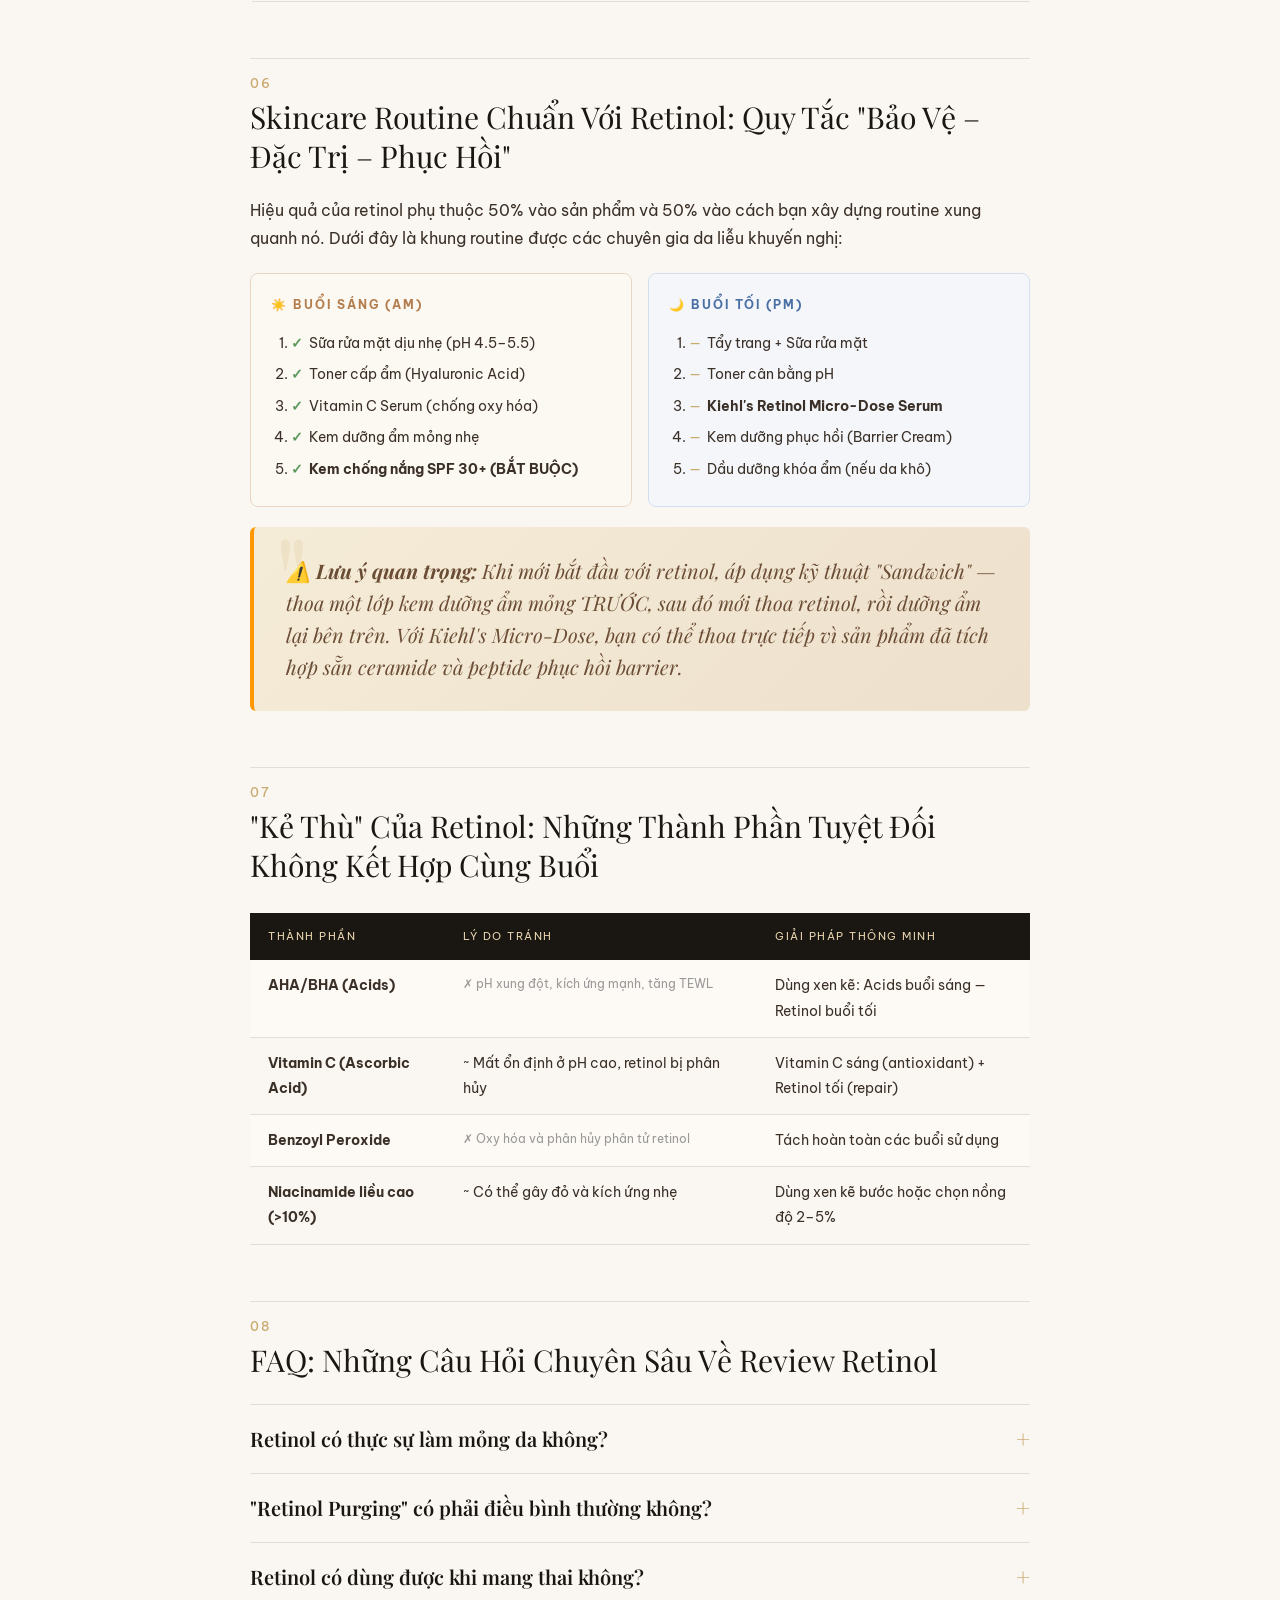
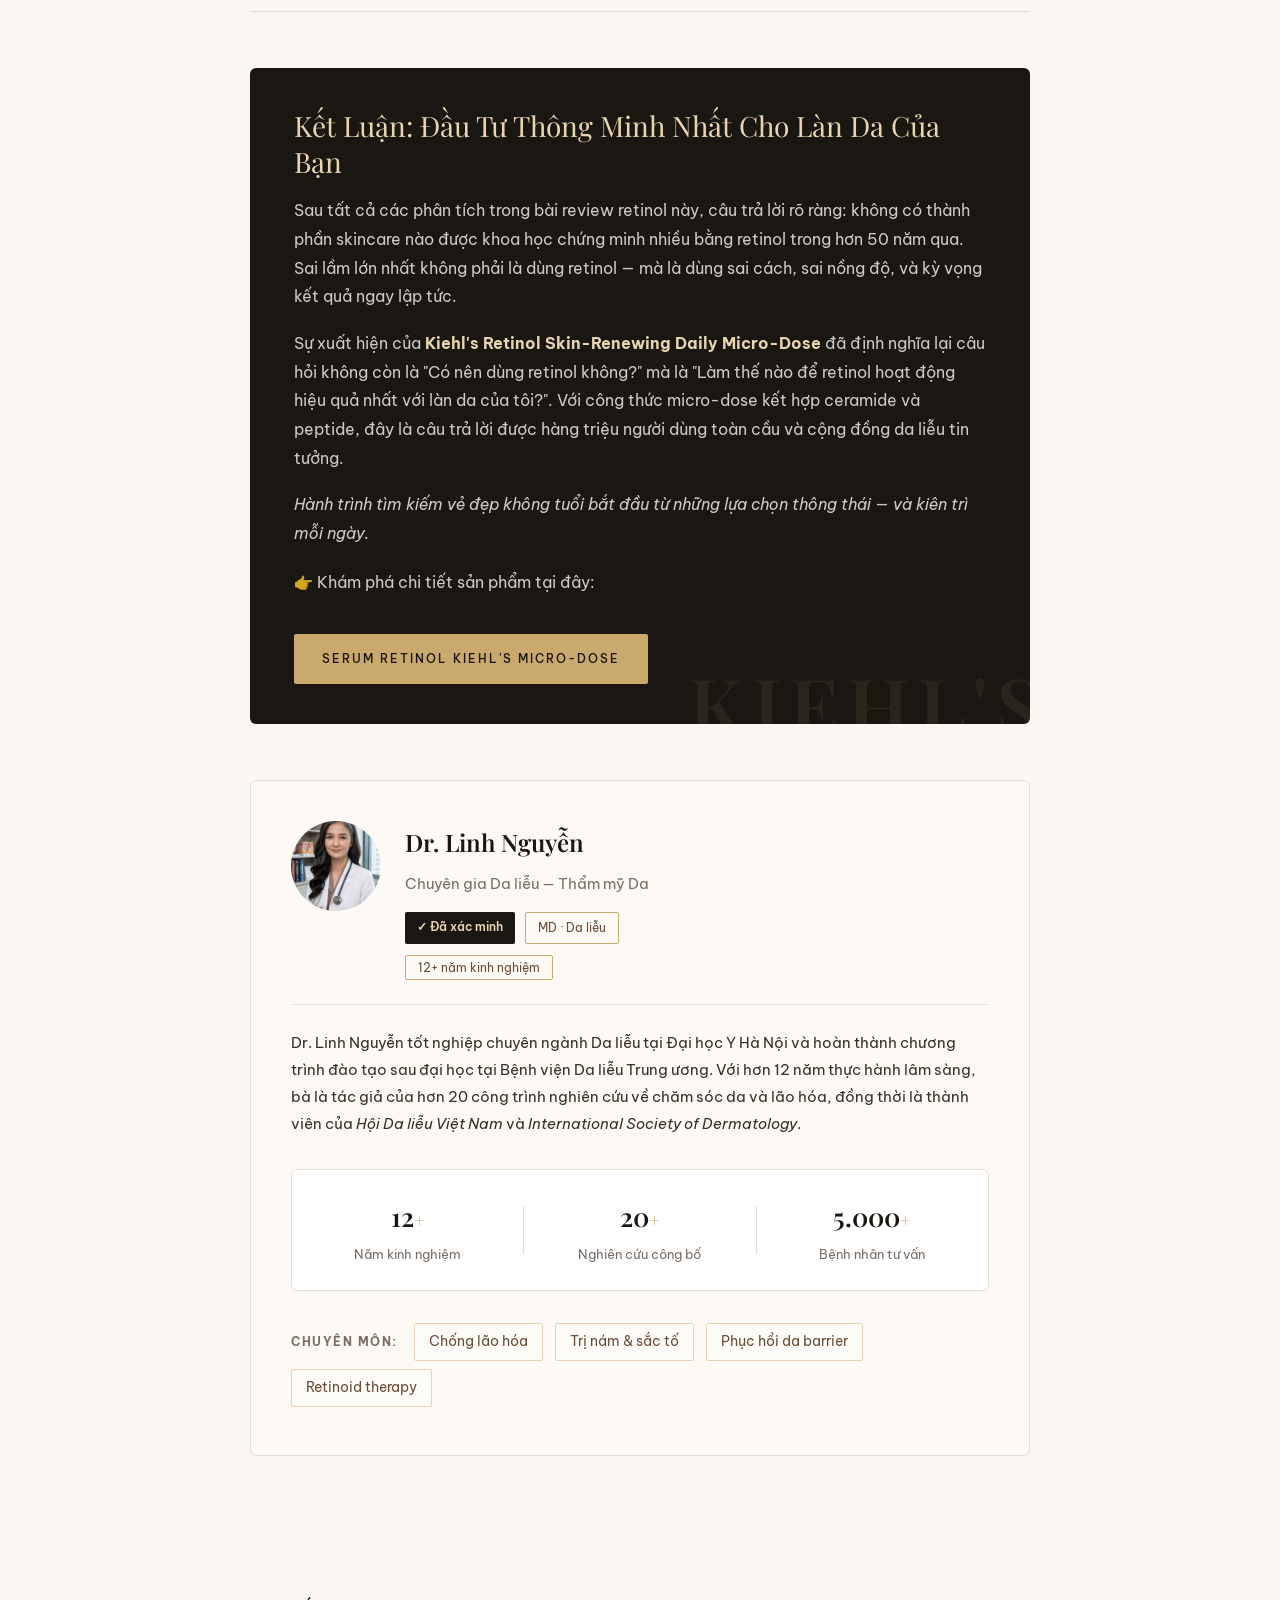
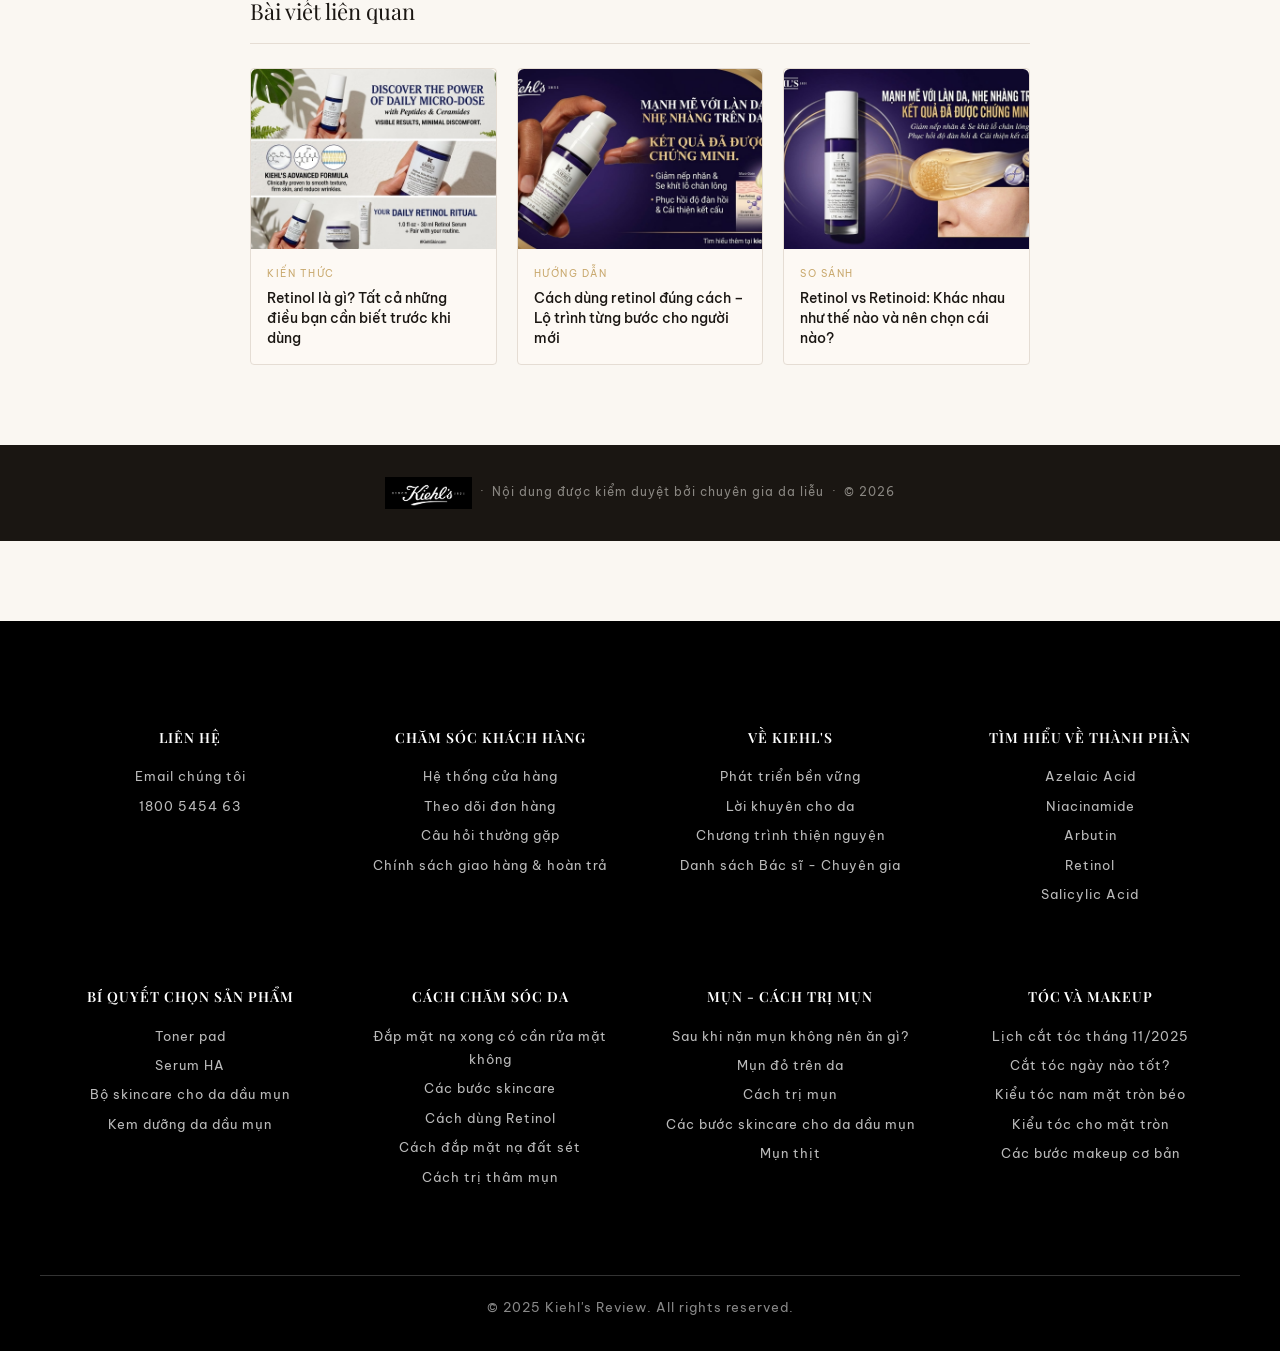
==== commit 75d4fb68: "90%" ====
--- a/review-retinol-kiehls.html
+++ b/review-retinol-kiehls.html
@@ -1,1543 +1,550 @@
 <!DOCTYPE html>
 <html lang="vi">
+
 <head>
-<meta charset="UTF-8">
-<meta name="viewport" content="width=device-width, initial-scale=1.0">
-<title>Review Chi Tiết Các Sản Phẩm Retinol Kiehl's Phổ Biến Hiện Nay</title>
-<meta name="description" content="Review chi tiết các sản phẩm retinol phổ biến. So sánh công dụng, nồng độ và hiệu quả để giúp bạn chọn retinol phù hợp.">
-<link rel="canonical" href="https://vanxutuyduyen.github.io/Content-sample/review-retinol-kiehls.html" />
-<link href="https://fonts.googleapis.com/css2?family=Playfair+Display:ital,wght@0,400;0,600;0,700;1,400;1,600&family=Be+Vietnam+Pro:wght@300;400;500;600&display=swap" rel="stylesheet">
-<style>
-  :root {
-    --cream: #FAF7F2;
-    --warm-white: #FDF9F4;
-    --dark: #1A1612;
-    --brown: #6B4C35;
-    --gold: #C9A96E;
-    --gold-light: #E8D5B0;
-    --sage: #8A9E8C;
-    --blush: #E8C4B4;
-    --text: #3A3028;
-    --text-light: #7A6E65;
-    --border: #E5DDD4;
-  }
-
-  * { margin: 0; padding: 0; box-sizing: border-box; }
-
-  body {
-    background: var(--cream);
-    color: var(--text);
-    font-family: 'Be Vietnam Pro', sans-serif;
-    font-weight: 400;
-    line-height: 1.8;
-    font-size: 16px;
-  }
-
-  /* TOP BAR */
-  .topbar {
-    background: var(--dark);
-    color: var(--gold-light);
-    text-align: center;
-    padding: 10px;
-    font-size: 12px;
-    letter-spacing: 2px;
-    text-transform: uppercase;
-  }
-
-  /* HEADER */
-  header {
-    background: var(--warm-white);
-    border-bottom: 1px solid var(--border);
-    position: sticky;
-    top: 0;
-    z-index: 100;
-    backdrop-filter: blur(10px);
-  }
-  .header-inner {
-    max-width: 1200px;
-    margin: 0 auto;
-    padding: 18px 40px;
-    display: flex;
-    align-items: center;
-    justify-content: space-between;
-  }
-  .logo-img {
-    display: flex;
-    align-items: center;
-    text-decoration: none;
-    opacity: 1;
-    transition: opacity 0.2s;
-  }
-  .logo-img:hover { opacity: 0.75; }
-  .logo { display: none; }
-  nav { display: flex; gap: 32px; }
-  nav a {
-    font-size: 12px;
-    letter-spacing: 1.5px;
-    text-transform: uppercase;
-    color: var(--text-light);
-    text-decoration: none;
-    transition: color 0.3s;
-  }
-  nav a:hover { color: var(--brown); }
-
-  /* BREADCRUMB */
-  .breadcrumb {
-    max-width: 860px;
-    margin: 0 auto;
-    padding: 20px 40px 0;
-    font-size: 12px;
-    color: var(--text-light);
-    letter-spacing: 0.5px;
-  }
-  .breadcrumb a { color: var(--text-light); text-decoration: none; }
-  .breadcrumb a:hover { color: var(--brown); }
-  .breadcrumb span { margin: 0 8px; }
-
-  /* HERO ARTICLE */
-  .article-hero {
-    max-width: 860px;
-    margin: 0 auto;
-    padding: 48px 40px 0;
-    animation: fadeUp 0.8s ease both;
-  }
-
-  .article-tag {
-    display: inline-block;
-    background: var(--gold-light);
-    color: var(--brown);
-    font-size: 10px;
-    font-weight: 500;
-    letter-spacing: 2.5px;
-    text-transform: uppercase;
-    padding: 6px 14px;
-    border-radius: 2px;
-    margin-bottom: 24px;
-  }
-
-  h1 {
-    font-family: 'Playfair Display', serif;
-    font-size: clamp(32px, 5vw, 52px);
-    font-weight: 300;
-    line-height: 1.2;
-    color: var(--dark);
-    margin-bottom: 20px;
-    letter-spacing: -0.5px;
-  }
-  h1 em {
-    font-style: italic;
-    color: var(--brown);
-  }
-  
-.hero-img{
-  width:100%;
-  height:auto;
-} 
-
-  .article-meta {
-    display: flex;
-    align-items: center;
-    gap: 24px;
-    padding: 20px 0;
-    border-top: 1px solid var(--border);
-    border-bottom: 1px solid var(--border);
-    margin-bottom: 40px;
-  }
-  .author-avatar {
-    width:70px;
-    height:90px;
-    object-fit:cover;
-    border-radius:6px;
-    background: linear-gradient(135deg, var(--gold-light), var(--blush));
-    display: flex; align-items: center; justify-content: center;
-    font-family: 'Playfair Display', serif;
-    font-size: 18px;
-    color: var(--brown);
-    flex-shrink: 0;
-  }
-  .meta-info { flex: 1; }
-  .meta-info strong { display: block; font-size: 13px; font-weight: 500; color: var(--dark); }
-  .meta-info span { font-size: 12px; color: var(--text-light); }
-  .meta-stats { display: flex; gap: 20px; font-size: 12px; color: var(--text-light); }
-  .meta-stats span { display: flex; align-items: center; gap: 5px; }
-
-  /* HERO IMAGE */
-  .hero-image {
-    width:100%;
-    height:auto;
-    border-radius:6px;
-    background: linear-gradient(135deg, #E8D5B0 0%, #D4B896 30%, #C9A96E 60%, #A07840 100%);
-    margin-bottom:48px;
-    position:relative;
-}
-
-.hero-image img{
-    width:100%;
-    height:auto;
-    display:block;
-}
-
-  .hero-image::before {
-    content: '';
-    position: absolute;
-    inset: 0;
-    background: radial-gradient(circle at 30% 50%, rgba(255,255,255,0.15) 0%, transparent 60%);
-  }
-  .hero-image-label {
-    text-align: center;
-    z-index: 1;
-  }
-  .hero-image-label .product-icon {
-    width: 120px; height: 180px;
-    background: linear-gradient(180deg, #F5ECD7 0%, #E8D4B0 50%, #D4B896 100%);
-    border-radius: 6px 6px 4px 4px;
-    margin: 0 auto 16px;
-    position: relative;
-    box-shadow: 0 20px 60px rgba(0,0,0,0.2), inset 0 1px 0 rgba(255,255,255,0.3);
-    display: flex;
-    flex-direction: column;
-    align-items: center;
-    justify-content: center;
-    padding: 20px 10px;
-  }
-  .hero-image-label .product-icon::before {
-    content: '';
-    width: 70%;
-    height: 4px;
-    background: var(--gold);
-    position: absolute;
-    top: 20px;
-    border-radius: 2px;
-  }
-  .product-icon-text {
-    font-family: 'Playfair Display', serif;
-    font-size: 10px;
-    font-weight: 600;
-    letter-spacing: 2px;
-    text-transform: uppercase;
-    color: var(--brown);
-    text-align: center;
-    line-height: 1.6;
-    margin-top: 12px;
-  }
-  .hero-image-label p {
-    font-size: 12px;
-    color: rgba(255,255,255,0.8);
-    letter-spacing: 2px;
-    text-transform: uppercase;
-  }
-
-  /* TABLE OF CONTENTS */
-  .toc {
-    background: var(--warm-white);
-    border: 1px solid var(--border);
-    border-left: 3px solid var(--gold);
-    border-radius: 4px;
-    padding: 28px 32px;
-    margin-bottom: 52px;
-    animation: fadeUp 1s ease 0.3s both;
-  }
-  .toc-title {
-    font-family: 'Playfair Display', serif;
-    font-size: 13px;
-    font-weight: 600;
-    letter-spacing: 2px;
-    text-transform: uppercase;
-    color: var(--brown);
-    margin-bottom: 16px;
-    display: flex;
-    align-items: center;
-    gap: 8px;
-  }
-  .toc ol {
-    list-style: none;
-    counter-reset: toc;
-    padding: 0;
-  }
-  .toc li {
-    counter-increment: toc;
-    padding: 6px 0;
-    border-bottom: 1px dashed var(--border);
-    display: flex;
-    align-items: baseline;
-    gap: 10px;
-  }
-  .toc li:last-child { border-bottom: none; }
-  .toc li::before {
-    content: counter(toc, decimal-leading-zero);
-    font-family: 'Playfair Display', serif;
-    font-size: 13px;
-    color: var(--gold);
-    font-weight: 600;
-    flex-shrink: 0;
-  }
-  .toc a {
-    font-size: 14px;
-    color: var(--text);
-    text-decoration: none;
-    transition: color 0.2s;
-  }
-  .toc a:hover { color: var(--brown); }
-
-  /* ARTICLE CONTENT */
-  .article-body {
-    max-width: 860px;
-    margin: 0 auto;
-    padding: 0 40px 80px;
-    animation: fadeUp 1s ease 0.4s both;
-  }
-
-  .article-section { margin-bottom: 56px; }
-
-  h2 {
-    font-family: 'Playfair Display', serif;
-    font-size: 30px;
-    font-weight: 400;
-    color: var(--dark);
-    margin-bottom: 20px;
-    line-height: 1.3;
-    padding-top: 16px;
-    border-top: 1px solid var(--border);
-  }
-  h2 .section-num {
-    font-size: 13px;
-    letter-spacing: 2px;
-    color: var(--gold);
-    display: block;
-    text-transform: uppercase;
-    font-family: 'Be Vietnam Pro', sans-serif;
-    font-weight: 500;
-    margin-bottom: 6px;
-  }
-
-  h3 {
-    font-family: 'Playfair Display', serif;
-    font-size: 22px;
-    font-weight: 600;
-    color: var(--brown);
-    margin: 32px 0 14px;
-  }
-
-  p {
-    margin-bottom: 18px;
-    color: var(--text);
-    font-size: 15.5px;
-    line-height: 1.85;
-  }
-
-  /* BENEFIT LIST */
-  .benefit-list {
-    list-style: none;
-    padding: 0;
-    display: grid;
-    grid-template-columns: 1fr 1fr;
-    gap: 12px;
-    margin: 24px 0 28px;
-  }
-  .benefit-list li {
-    background: var(--warm-white);
-    border: 1px solid var(--border);
-    padding: 14px 18px;
-    border-radius: 4px;
-    font-size: 14px;
-    display: flex;
-    align-items: center;
-    gap: 10px;
-  }
-  .benefit-list li::before {
-    content: '✦';
-    color: var(--gold);
-    font-size: 10px;
-    flex-shrink: 0;
-  }
-
-  /* HIGHLIGHT BOX */
-  .highlight-box {
-    background: linear-gradient(135deg, #F5ECD7, #EDE0CC);
-    border-radius: 6px;
-    padding: 28px 32px;
-    margin: 32px 0;
-    position: relative;
-    overflow: hidden;
-  }
-  .highlight-box::before {
-    content: '"';
-    position: absolute;
-    top: -10px;
-    left: 20px;
-    font-family: 'Playfair Display', serif;
-    font-size: 120px;
-    color: var(--gold);
-    opacity: 0.15;
-    line-height: 1;
-  }
-  .highlight-box p {
-    font-family: 'Playfair Display', serif;
-    font-size: 20px;
-    font-style: italic;
-    color: var(--brown);
-    margin: 0;
-    position: relative;
-    z-index: 1;
-    line-height: 1.6;
-  }
-
-  /* INGREDIENT TAG */
-  .ingredient-tags {
-    display: flex;
-    flex-wrap: wrap;
-    gap: 10px;
-    margin: 20px 0;
-  }
-  .ingredient-tag {
-    background: var(--dark);
-    color: var(--gold-light);
-    padding: 8px 16px;
-    border-radius: 2px;
-    font-size: 12px;
-    letter-spacing: 1.5px;
-    text-transform: uppercase;
-  }
-
-  /* PRODUCT CARD */
-  .product-card {
-    background: var(--warm-white);
-    border: 1px solid var(--border);
-    border-radius: 6px;
-    overflow: hidden;
-    margin: 32px 0;
-    display: grid;
-    grid-template-columns: 220px 1fr;
-  }
-  .product-card-image{
-  width:220px;
-  overflow:hidden;
-  border-radius:8px 0 0 8px;
-}
-
-.product-card-image img{
-  width:100%;
-  height:100%;
-  object-fit:cover;
-  display:block;
-}
-  .product-bottle {
-    width: 80px; height: 130px;
-    background: linear-gradient(180deg, #F8F0E0 0%, #E8D5B0 60%, #C9A96E 100%);
-    border-radius: 5px 5px 3px 3px;
-    box-shadow: 4px 8px 24px rgba(0,0,0,0.15), inset 0 1px 0 rgba(255,255,255,0.4);
-    position: relative;
-    display: flex;
-    align-items: center;
-    justify-content: center;
-  }
-  .product-bottle::after {
-    content: 'KIEHL\'S';
-    font-family: 'Be Vietnam Pro', sans-serif;
-    font-size: 7px;
-    font-weight: 500;
-    letter-spacing: 2px;
-    color: var(--brown);
-    transform: rotate(-90deg);
-    white-space: nowrap;
-  }
-  .product-bottle-cap {
-    position: absolute;
-    top: -12px;
-    width: 70%;
-    height: 18px;
-    background: linear-gradient(180deg, #8B6914, #C9A96E);
-    border-radius: 3px 3px 0 0;
-    left: 50%;
-    transform: translateX(-50%);
-  }
-  .product-card-info { padding: 28px 32px; }
-  .product-card-name {
-    font-family: 'Playfair Display', serif;
-    font-size: 20px;
-    font-weight: 600;
-    color: var(--dark);
-    margin-bottom: 6px;
-  }
-  .product-card-brand {
-    font-size: 11px;
-    letter-spacing: 2px;
-    text-transform: uppercase;
-    color: var(--gold);
-    margin-bottom: 16px;
-  }
-
-  /* PRO CON */
-  .pro-con-grid {
-    display: grid;
-    grid-template-columns: 1fr 1fr;
-    gap: 16px;
-    margin: 20px 0;
-  }
-  .pro-box, .con-box {
-    padding: 20px;
-    border-radius: 4px;
-  }
-  .pro-box { background: #F0F5F0; border-left: 3px solid #7AAA7A; }
-  .con-box { background: #FBF5F0; border-left: 3px solid #C9A96E; }
-  .pro-box h4 { color: #4A7A4A; font-size: 12px; letter-spacing: 2px; text-transform: uppercase; margin-bottom: 12px; }
-  .con-box h4 { color: var(--brown); font-size: 12px; letter-spacing: 2px; text-transform: uppercase; margin-bottom: 12px; }
-  .pro-box ul, .con-box ul { list-style: none; padding: 0; }
-  .pro-box li { font-size: 13.5px; padding: 5px 0; padding-left: 18px; position: relative; color: var(--text); }
-  .con-box li { font-size: 13.5px; padding: 5px 0; padding-left: 18px; position: relative; color: var(--text); }
-  .pro-box li::before { content: '✓'; position: absolute; left: 0; color: #5A9A5A; font-weight: 600; }
-  .con-box li::before { content: '—'; position: absolute; left: 0; color: var(--gold); }
-
-  /* COMPARISON TABLE */
-  .comparison-table {
-    width: 100%;
-    border-collapse: collapse;
-    margin: 28px 0;
-    font-size: 14px;
-  }
-  .comparison-table thead tr {
-    background: var(--dark);
-    color: var(--gold-light);
-  }
-  .comparison-table th {
-    padding: 14px 18px;
-    text-align: left;
-    font-weight: 400;
-    font-size: 11px;
-    letter-spacing: 1.5px;
-    text-transform: uppercase;
-  }
-  .comparison-table td {
-    padding: 13px 18px;
-    border-bottom: 1px solid var(--border);
-    vertical-align: top;
-  }
-  .comparison-table tbody tr:nth-child(odd) { background: var(--warm-white); }
-  .comparison-table tbody tr:nth-child(even) { background: var(--cream); }
-  .comparison-table tbody tr:hover { background: var(--gold-light); transition: background 0.2s; }
-  .highlight-row { background: linear-gradient(90deg, #F5ECD7, var(--warm-white)) !important; }
-  .highlight-row td:first-child { border-left: 3px solid var(--gold); font-weight: 500; }
-  .badge {
-    display: inline-block;
-    background: var(--gold);
-    color: white;
-    font-size: 10px;
-    padding: 2px 8px;
-    border-radius: 2px;
-    letter-spacing: 1px;
-    text-transform: uppercase;
-    margin-left: 6px;
-    vertical-align: middle;
-  }
-
-  /* STEPS */
-  .steps { margin: 28px 0; }
-  .step {
-    display: flex;
-    gap: 20px;
-    padding: 20px 0;
-    border-bottom: 1px solid var(--border);
-  }
-  .step:last-child { border-bottom: none; }
-  .step-num {
-    width: 36px; height: 36px;
-    background: var(--dark);
-    color: var(--gold);
-    border-radius: 50%;
-    display: flex;
-    align-items: center;
-    justify-content: center;
-    font-family: 'Playfair Display', serif;
-    font-size: 16px;
-    font-weight: 600;
-    flex-shrink: 0;
-    margin-top: 2px;
-  }
-  .step-content h4 {
-    font-size: 15px;
-    font-weight: 500;
-    color: var(--dark);
-    margin-bottom: 5px;
-  }
-  .step-content p {
-    font-size: 14px;
-    color: var(--text-light);
-    margin: 0;
-    line-height: 1.65;
-  }
-  .step-note {
-    display: inline-block;
-    background: var(--gold-light);
-    color: var(--brown);
-    font-size: 11px;
-    padding: 2px 8px;
-    border-radius: 2px;
-    margin-top: 6px;
-    letter-spacing: 0.5px;
-  }
-
-  /* INTERNAL LINK */
-  .internal-link {
-    display: inline-flex;
-    align-items: center;
-    gap: 8px;
-    color: var(--brown);
-    font-size: 14px;
-    text-decoration: none;
-    font-weight: 500;
-    border-bottom: 1px solid var(--gold-light);
-    padding-bottom: 1px;
-    transition: border-color 0.2s, color 0.2s;
-    margin: 8px 0;
-  }
-  .internal-link:hover { color: var(--dark); border-color: var(--gold); }
-  .internal-link::before { content: '→'; font-size: 13px; }
-
-  /* CONCLUSION BOX */
-  .conclusion-box {
-    background: var(--dark);
-    color: var(--cream);
-    border-radius: 6px;
-    padding: 40px 44px;
-    margin: 48px 0 32px;
-    position: relative;
-    overflow: hidden;
-  }
-  .conclusion-box::before {
-    content: 'KIEHL\'S';
-    position: absolute;
-    right: -20px;
-    bottom: -20px;
-    font-family: 'Playfair Display', serif;
-    font-size: 80px;
-    font-weight: 600;
-    letter-spacing: 8px;
-    color: rgba(201,169,110,0.1);
-    line-height: 1;
-  }
-  .conclusion-box h2 {
-    font-family: 'Playfair Display', serif;
-    font-size: 28px;
-    font-weight: 300;
-    color: var(--gold-light);
-    border-top: 1px solid rgba(201,169,110,0.3);
-    padding-top: 0;
-    border-top: none;
-    margin-bottom: 16px;
-  }
-  .conclusion-box p { color: rgba(250,247,242,0.8); }
-  .cta-btn {
-    display: inline-flex;
-    align-items: center;
-    gap: 10px;
-    background: var(--gold);
-    color: var(--dark);
-    text-decoration: none;
-    padding: 14px 28px;
-    border-radius: 2px;
-    font-size: 12px;
-    font-weight: 500;
-    letter-spacing: 2px;
-    text-transform: uppercase;
-    margin-top: 20px;
-    transition: background 0.3s, transform 0.2s;
-  }
-  .cta-btn:hover { background: var(--gold-light); transform: translateY(-1px); }
-
-  /* RELATED ARTICLES */
-  .related {
-    max-width: 860px;
-    margin: 0 auto 80px;
-    padding: 0 40px;
-  }
-  .related-title {
-    font-family: 'Playfair Display', serif;
-    font-size: 22px;
-    font-weight: 400;
-    color: var(--dark);
-    margin-bottom: 24px;
-    padding-bottom: 12px;
-    border-bottom: 1px solid var(--border);
-  }
-  .related-grid { display: grid; grid-template-columns: repeat(3, 1fr); gap: 20px; }
-  .related-card {
-    background: var(--warm-white);
-    border: 1px solid var(--border);
-    border-radius: 4px;
-    overflow: hidden;
-    cursor: pointer;
-    transition: transform 0.2s, box-shadow 0.2s;
-  }
-  .related-card:hover { transform: translateY(-3px); box-shadow: 0 8px 30px rgba(0,0,0,0.08); }
-  .related-card-img {
-    height: 120px;
-    background: linear-gradient(135deg, var(--gold-light), var(--blush));
-    display: flex;
-    align-items: center;
-    justify-content: center;
-    font-family: 'Playfair Display', serif;
-    font-size: 28px;
-    color: var(--brown);
-  }
-  .related-card-body { padding: 16px; }
-  .related-card-tag { font-size: 10px; letter-spacing: 1.5px; text-transform: uppercase; color: var(--gold); margin-bottom: 6px; }
-  .related-card-title { font-size: 14px; font-weight: 500; color: var(--dark); line-height: 1.4; }
-
-  /* FOOTER */
-  footer {
-    background: var(--dark);
-    color: rgba(250,247,242,0.5);
-    text-align: center;
-    padding: 32px 40px;
-    font-size: 12px;
-    letter-spacing: 1px;
-  }
-  footer strong { color: var(--gold); }
-
-  /* ANIMATIONS */
-  @keyframes fadeUp {
-    from { opacity: 0; transform: translateY(24px); }
-    to { opacity: 1; transform: translateY(0); }
-  }
-
-  /* RESPONSIVE */
-  @media (max-width: 768px) {
-    .header-inner { padding: 16px 20px; }
-    nav { display: none; }
-    .article-hero, .article-body, .related { padding-left: 20px; padding-right: 20px; }
-    .breadcrumb { padding-left: 20px; }
-    h1 { font-size: 28px; }
-    .benefit-list { grid-template-columns: 1fr; }
-    .pro-con-grid { grid-template-columns: 1fr; }
-    .product-card { grid-template-columns: 1fr; }
-    .product-card-image { height: 160px; }
-    .related-grid { grid-template-columns: 1fr; }
-    .conclusion-box { padding: 28px 24px; }
-    .meta-stats { display: none; }
-  }
-
-  /* REVIEWS SECTION */
-  .rating-overview {
-    display: grid;
-    grid-template-columns: 160px 1fr;
-    gap: 32px;
-    background: var(--warm-white);
-    border: 1px solid var(--border);
-    border-radius: 6px;
-    padding: 28px 32px;
-    margin: 28px 0 36px;
-    align-items: center;
-  }
-  .rating-score { text-align: center; }
-  .rating-number {
-    font-family: 'Playfair Display', serif;
-    font-size: 56px;
-    font-weight: 700;
-    color: var(--dark);
-    line-height: 1;
-  }
-  .rating-stars { color: var(--gold); font-size: 18px; margin: 6px 0 4px; letter-spacing: 2px; }
-  .rating-count { font-size: 12px; color: var(--text-light); }
-  .rating-bars { display: flex; flex-direction: column; gap: 8px; }
-  .rating-bar-row {
-    display: grid;
-    grid-template-columns: 30px 1fr 36px;
-    align-items: center;
-    gap: 10px;
-    font-size: 12px;
-    color: var(--text-light);
-  }
-  .bar-track {
-    height: 6px;
-    background: var(--border);
-    border-radius: 3px;
-    overflow: hidden;
-  }
-  .bar-fill {
-    height: 100%;
-    background: linear-gradient(90deg, var(--gold), var(--gold-light));
-    border-radius: 3px;
-  }
-  .bar-pct { font-size: 11px; color: var(--text-light); }
-
-  .reviews-grid {
-    display: grid;
-    grid-template-columns: 1fr 1fr;
-    gap: 20px;
-    margin-top: 8px;
-  }
-  .review-card {
-    background: var(--warm-white);
-    border: 1px solid var(--border);
-    border-radius: 6px;
-    padding: 22px 24px;
-    display: flex;
-    flex-direction: column;
-    gap: 12px;
-    transition: transform 0.2s, box-shadow 0.2s;
-  }
-  .review-card:hover { transform: translateY(-2px); box-shadow: 0 8px 28px rgba(0,0,0,0.07); }
-  .review-positive { border-top: 3px solid var(--gold); }
-  .review-compare { border-top: 3px solid var(--sage); }
-
-  .review-header {
-    display: flex;
-    align-items: center;
-    gap: 12px;
-  }
-  .reviewer-avatar {
-    width: 40px; height: 40px;
-    border-radius: 50%;
-    display: flex;
-    align-items: center;
-    justify-content: center;
-    font-family: 'Playfair Display', serif;
-    font-size: 17px;
-    font-weight: 700;
-    color: white;
-    flex-shrink: 0;
-  }
-  .reviewer-info { flex: 1; }
-  .reviewer-info strong { display: block; font-size: 14px; font-weight: 600; color: var(--dark); }
-  .reviewer-info span { font-size: 11px; color: var(--text-light); }
-  .review-stars { color: var(--gold); font-size: 13px; letter-spacing: 1px; flex-shrink: 0; }
-
-  .review-badge {
-    display: inline-block;
-    font-size: 10px;
-    font-weight: 600;
-    letter-spacing: 1px;
-    text-transform: uppercase;
-    padding: 4px 10px;
-    border-radius: 2px;
-    width: fit-content;
-  }
-  .review-badge.positive { background: #EBF5EB; color: #4A7A4A; }
-  .review-badge.compare { background: #EBF0F5; color: #3A6080; }
-
-  .review-text {
-    font-size: 14px;
-    line-height: 1.75;
-    color: var(--text);
-    margin: 0;
-    font-style: italic;
-  }
-  .review-text strong { font-style: normal; color: var(--brown); }
-
-  .review-tags { display: flex; flex-wrap: wrap; gap: 6px; }
-  .rtag {
-    background: var(--gold-light);
-    color: var(--brown);
-    font-size: 10px;
-    padding: 3px 10px;
-    border-radius: 2px;
-    letter-spacing: 0.5px;
-    font-weight: 500;
-  }
-
-  .brand-compare {
-    font-style: normal;
-    font-weight: 600;
-    color: #888;
-    text-decoration: line-through;
-    text-decoration-color: #ccc;
-  }
-
-  .compare-brands {
-    display: flex;
-    flex-direction: column;
-    gap: 5px;
-    border-top: 1px dashed var(--border);
-    padding-top: 12px;
-    margin-top: 2px;
-  }
-  .compare-lose {
-    font-size: 12px;
-    color: #999;
-    display: flex;
-    align-items: center;
-    gap: 6px;
-  }
-  .compare-win {
-    font-size: 12px;
-    color: #4A7A4A;
-    font-weight: 600;
-    display: flex;
-    align-items: center;
-    gap: 6px;
-  }
-
-  @media (max-width: 768px) {
-    .reviews-grid { grid-template-columns: 1fr; }
-    .rating-overview { grid-template-columns: 1fr; text-align: center; }
-  }
-
-  /* SCROLL PROGRESS */
-  .scroll-progress {
-  position: fixed;
-  top: 0;
-  left: 0;
-  height: 2px;
-  background: linear-gradient(90deg, var(--gold), var(--blush));
-  z-index: 999;
-  transition: width 0.1s;
-}
-.site-footer{
-background:#000;
-color:#ccc;
-margin-top:80px;
-}
-
-.footer-container{
-max-width:1200px;
-margin:auto;
-display:grid;
-grid-template-columns:repeat(4,1fr);
-gap:40px;
-padding:40px 20px;
-}
-
-.footer-column h3{
-font-size:14px;
-color:#fff;
-margin-bottom:15px;
-font-weight:600;
-text-transform:uppercase;
-}
-
-.footer-column ul{
-list-style:none;
-padding:0;
-margin:0;
-}
-
-.footer-column li{
-font-size:13px;
-color:#bbb;
-margin-bottom:6px;
-cursor:pointer;
-}
-
-.footer-column li:hover{
-color:#fff;
-}
-
-.footer-bottom{
-text-align:center;
-border-top:1px solid #333;
-margin-top:40px;
-padding-top:20px;
-color:#888;
-font-size:13px;
-}
-.related-card-img{
-  width:100%;
-  height:180px;
-  overflow:hidden;
-  border-radius:6px 6px 0 0;
-}
-
-.related-card-img img{
-  width:100%;
-  height:100%;
-  object-fit:cover;
-  display:block;
-}
-.hero-image{
-  position:relative;
-}
-
-.hero-img{
-  width:100%;
-  border-radius:8px;
-  display:block;
-}
-
-.hero-caption{
-  position:absolute;
-  bottom:20px;
-  left:20px;
-  right:20px;
-  background:rgba(255,255,255,0.85);
-  padding:10px 14px;
-  border-radius:6px;
-  font-size:15px;
-}
-.hero-text{
-  margin-top:12px;
-  font-size:16px;
-  color:#333;
-  line-height:1.6;
-  background:none;
-}
-</style>
+  <meta charset="UTF-8">
+  <meta name="viewport" content="width=device-width, initial-scale=1.0">
+  <title>Review Chi Tiết Các Sản Phẩm Retinol Kiehl's Phổ Biến Hiện Nay</title>
+  <meta name="description"
+    content="Review chi tiết các sản phẩm retinol phổ biến. So sánh công dụng, nồng độ và hiệu quả để giúp bạn chọn retinol phù hợp.">
+  <link rel="canonical" href="https://vanxutuyduyen.github.io/Content-sample/review-retinol-kiehls.html" />
+  <link
+    href="https://fonts.googleapis.com/css2?family=Playfair+Display:ital,wght@0,400;0,600;0,700;1,400;1,600&family=Be+Vietnam+Pro:wght@300;400;500;600&display=swap"
+    rel="stylesheet">
+  <link rel="stylesheet" href="edit.css">
 </head>
+
 <body>
 
-<div class="scroll-progress" id="scrollProgress"></div>
-
-<div class="topbar">Miễn phí vận chuyển cho đơn hàng từ 500.000đ &nbsp;·&nbsp; Tư vấn skincare miễn phí</div>
-
-<header>
-  <div class="header-inner">
-    <a href="#" class="logo-img"><img src="[data-uri]" alt="Kiehl's Since 1851" style="height:52px;width:auto;display:block;"></a>
-    <nav>
-      <a href="#">Skincare</a>
-      <a href="#">Thương hiệu</a>
-      <a href="#">Review</a>
-      <a href="#">Hướng dẫn</a>
-      <a href="#">Shop</a>
-    </nav>
+  <div class="scroll-progress" id="scrollProgress"></div>
+
+  <div class="topbar">Miễn phí vận chuyển cho đơn hàng từ 500.000đ &nbsp;·&nbsp; Tư vấn skincare miễn phí</div>
+
+  <header>
+    <div class="header-inner">
+      <a href="#" class="logo-img"><img
+          src="[data-uri]"
+          alt="Kiehl's Since 1851" style="height:52px;width:auto;display:block;"></a>
+      <nav>
+        <a href="#">Skincare</a>
+        <a href="#">Thương hiệu</a>
+        <a href="#">Review</a>
+        <a href="#">Hướng dẫn</a>
+        <a href="#">Shop</a>
+      </nav>
+    </div>
+  </header>
+
+  <div class="breadcrumb">
+    <a href="#">Trang chủ</a><span>/</span>
+    <a href="#">Review</a><span>/</span>
+    <a href="#">Kiehl's</a><span>/</span>
+    Retinol Kiehl's
   </div>
-</header>
-
-<div class="breadcrumb">
-  <a href="#">Trang chủ</a><span>/</span>
-  <a href="#">Review</a><span>/</span>
-  <a href="#">Kiehl's</a><span>/</span>
-  Retinol Kiehl's
-</div>
-
-<!-- ARTICLE HERO -->
-<div class="article-hero">
-  <span class="article-tag">✦ Review sản phẩm</span>
-
-  <h1 style="font-weight:700;">Review Chi Tiết Các Sản Phẩm <em>Retinol Kiehl's</em> Phổ Biến Hiện Nay</h1>
-
-  <div class="article-meta">
-    <img 
-        src="521a46da-3a86-4c7b-aa52-8c5a05217c95.jpeg"
-        class="author-avatar"
-        alt="Chuyên gia da liễu" 
-    >
-    <div class="meta-info">
-      <strong>Linh Nguyễn — Dermatologist</strong>
-      <span>Cập nhật: 10 tháng 3, 2026 &nbsp;·&nbsp; Đã xác minh bởi chuyên gia da liễu</span>
-    </div>
-    <div class="meta-stats">
-      <span>🕐 8 phút đọc</span>
-      <span>👁 24.5k lượt xem</span>
+
+  <!-- ARTICLE HERO -->
+  <div class="article-hero">
+    <span class="article-tag">✦ Review sản phẩm</span>
+
+    <h1 style="font-weight:700;">Review Chi Tiết Các Sản Phẩm <em>Retinol Kiehl's</em> Phổ Biến Hiện Nay</h1>
+    <h5> Trong kỷ nguyên của mỹ phẩm khoa học, việc tìm kiếm một bài review retinol chân thực giống như tìm
+      kim đáy bể giữa hàng nghìn quảng cáo bóng bẩy. Retinol không chỉ là một trào lưu — nó là cuộc cách mạng
+      sinh học cho làn da. Nhưng ranh giới giữa làn da "cải lão hoàn đồng" và làn da bị kích ứng nằm ở sự hiểu biết
+      đúng về nồng độ và công nghệ.
+    </h5>
+    <div class="article-meta">
+      <img src="assets/doctor.jpeg" class="author-avatar" alt="Chuyên gia da liễu">
+      <div class="meta-info">
+        <strong>Linh Nguyễn — Dermatologist</strong>
+        <span>Cập nhật: 10 tháng 3, 2026 &nbsp;·&nbsp; Đã xác minh bởi chuyên gia da liễu</span>
+      </div>
+      <div class="meta-stats">
+        <span>🕐 8 phút đọc</span>
+        <span>👁 24.5k lượt xem</span>
+      </div>
     </div>
   </div>
-</div>
-
-<!-- HERO IMAGE -->
-<div style="max-width:860px;margin:0 auto;padding:0 40px;" class="animate-img">
-  <div class="hero-image">
-
-    <img 
-      src="b5e1e726-3f54-467a-acc7-26f278ebec2a.jpeg"
-      alt="Kiehl's Retinol Micro-Dose Serum"
-      class="hero-img"
-    >
-
-    <p class="hero-text">
-Serum retinol Kiehl's với công thức micro-dose dịu nhẹ, phù hợp cho người mới bắt đầu và da nhạy cảm.
-</p>
-
+
+  <!-- HERO IMAGE -->
+  <div style="max-width:860px;margin:0 auto;padding:0 40px;" class="animate-img">
+    <div class="hero-image">
+
+      <img src="assets/banner.jpeg" alt="Kiehl's Retinol Micro-Dose Serum" class="hero-img">
+
+    </div>
   </div>
-</div>
-
-<!-- ARTICLE BODY -->
-<div class="article-body">
-
-  <!-- TOC -->
-  <div class="toc">
-    <div class="toc-title">✦ Nội dung bài viết</div>
-    <ol>
-      <li><a href="#section1">Retinol là gì và vì sao được yêu thích trong skincare</a></li>
-      <li><a href="#section2">Vì sao retinol Kiehl's được nhiều người lựa chọn</a></li>
-      <li><a href="#section3">Review chi tiết các sản phẩm retinol Kiehl's</a></li>
-      <li><a href="#section4">So sánh các loại retinol phổ biến trên thị trường</a></li>
-      <li><a href="#section5">Hướng dẫn sử dụng retinol Kiehl's đúng cách</a></li>
-      <li><a href="#reviews">Đánh giá từ khách hàng thực tế</a></li>
-      <li><a href="#section6">Kết luận</a></li>
-    </ol>
+
+    <!-- ARTICLE BODY -->
+  <div class="article-body">
+
+    <!-- SECTION 1 -->
+    <div class="article-section" id="section1">
+      <h2><span class="section-num">01</span>Review Retinol: Cơ Chế Sinh Học Đằng Sau Khả Năng "Đảo Ngược" Thời Gian</h2>
+      <p>Để hiểu tại sao mọi bài review retinol đều ca ngợi hoạt chất này, chúng ta cần nhìn vào cách nó tương tác với tế bào da ở cấp độ phân tử. Khác với các dưỡng chất thông thường chỉ tác động bề mặt, Retinol — một dẫn xuất của Vitamin A — có khả năng thẩm thấu sâu vào lớp biểu bì và thực sự thay đổi hành vi của tế bào.</p>
+      
+      <ul class="benefit-list">
+        <li><strong>Tăng tốc độ luân chuyển tế bào (Cell Turnover):</strong> Thông thường, da mất 28 ngày để tái tạo hoàn toàn. Retinol rút ngắn chu kỳ này, đẩy các tế bào mới khỏe mạnh lên bề mặt nhanh hơn, giúp mờ thâm và đều màu da tự nhiên.</li>
+        <li><strong>Kích thích tổng hợp Collagen & Elastin:</strong> Hoạt động như một "tổng chỉ huy", Retinol ra lệnh cho các nguyên bào sợi (fibroblasts) sản sinh thêm mạng lưới nâng đỡ da, giúp làm mờ nếp nhăn từ sâu bên trong.</li>
+        <li><strong>Ức chế Enzyme Tyrosinase:</strong> Giúp làm mờ các đốm sắc tố, nám, tàn nhang — cho làn da đều màu và sáng mịn hơn rõ rệt.</li>
+      </ul>
+      
+      <div class="highlight-box" style="margin-top: 20px; font-size: 14px; font-style: italic;">
+        <p><strong>Nguồn tham khảo khoa học:</strong> Mukherjee S. et al. (2006). "Retinoids in the treatment of skin aging". Clinical Interventions in Aging. | Kligman AM (1986). "The growing importance of topical retinoids". JAAD.</p>
+      </div>
+    </div>
+
+    <!-- SECTION 2 -->
+    <div class="article-section" id="section2">
+      <h2><span class="section-num">02</span>Những Thách Thức Khi Đưa Retinol Vào Routine Skincare</h2>
+      <p>Dù mạnh mẽ, điều mà ít bài review retinol nào nói thẳng là hiện tượng <strong>"Retinol Burn"</strong> — khi hàng rào bảo vệ da (skin barrier) bị tổn thương do dùng sai nồng độ hoặc tần suất quá cao.</p>
+      
+      <h3 style="margin-top: 20px; font-weight: 600; color: var(--text-dark);">3 thách thức lâm sàng thường gặp khi dùng Retinol:</h3>
+      <div class="steps">
+        <div class="step">
+          <div class="step-num">1</div>
+          <div class="step-content">
+            <h4>Mất nước xuyên biểu bì (TEWL)</h4>
+            <p>Retinol làm mỏng lớp sừng tạm thời, khiến da mất ẩm nhanh chóng, dẫn đến cảm giác căng khô và bong tróc.</p>
+          </div>
+        </div>
+        <div class="step">
+          <div class="step-num">2</div>
+          <div class="step-content">
+            <h4>Độ nhạy cảm tăng cao</h4>
+            <p>Da trở nên mỏng manh hơn với tác động ngoại lai như ô nhiễm và tia UV — đây là lý do kem chống nắng buổi sáng là BẮT BUỘC.</p>
+          </div>
+        </div>
+        <div class="step">
+          <div class="step-num">3</div>
+          <div class="step-content">
+            <h4>Khả năng dung nạp cá nhân</h4>
+            <p>Mỗi người có "ngưỡng chịu đựng" khác nhau. Người da nhạy cảm cần bắt đầu từ nồng độ cực thấp (0.01–0.025%) và tần suất 1–2 lần/tuần.</p>
+          </div>
+        </div>
+      </div>
+    </div>
+
+    <!-- SECTION 3 -->
+    <div class="article-section" id="section3">
+      <h2><span class="section-num">03</span>Review Retinol Kiehl's Micro-Dose: Công Nghệ Xoay Chuyển Cuộc Chơi</h2>
+      <p>Sau hơn 170 năm nghiên cứu dược mỹ phẩm, Kiehl's đã giới thiệu <strong>Retinol Skin-Renewing Daily Micro-Dose Serum</strong> — một sản phẩm định nghĩa lại khái niệm "retinol an toàn" theo nghĩa lâm sàng.</p>
+      
+      <h3 style="margin-top: 20px; font-weight: 600; color: var(--text-dark);">Công nghệ Micro-Dose: Chính Xác Đến Từng Micromet</h3>
+      <p>Thay vì cung cấp một lượng lớn retinol nồng độ cao khiến da bị "ngợp", Kiehl's ứng dụng công nghệ Micro-Dose — kiểm soát lượng hoạt chất giải phóng vừa đủ để kích thích tái tạo tế bào mà không phá vỡ hàng rào bảo vệ da. Đây là hướng tiếp cận khoa học mà hầu hết các sản phẩm retinol thông thường không có.</p>
+      
+      <h3 style="margin-top: 20px; font-weight: 600; color: var(--text-dark);">"Bộ Ba Quyền Lực" Trong Công Thức</h3>
+      <div class="ingredient-tags" style="margin-bottom: 15px;">
+        <span class="ingredient-tag">Retinol Nguyên Chất</span>
+        <span class="ingredient-tag">Ceramides</span>
+        <span class="ingredient-tag">Peptide</span>
+      </div>
+      <ul class="benefit-list">
+        <li><strong>Retinol Nguyên Chất:</strong> Đảm bảo hiệu quả tối đa trên nếp nhăn và kết cấu da.</li>
+        <li><strong>Ceramides:</strong> Đóng vai trò như "vữa" gắn kết tế bào, chủ động ngăn tình trạng khô da thường thấy sau retinol.</li>
+        <li><strong>Peptide:</strong> Tăng cường cấu trúc lớp biểu bì, hỗ trợ retinol hoạt động hiệu quả hơn trong một môi trường da khỏe mạnh.</li>
+      </ul>
+      
+      <div class="rating-overview" style="margin-top: 25px;">
+        <div class="rating-score">
+          <div class="rating-number">4.7</div>
+          <div class="rating-stars">★★★★★</div>
+          <div class="rating-count">Đánh giá từ người dùng thực tế (từ 2.300+ reviews trên kiehls.com)</div>
+        </div>
+      </div>
+    </div>
+
+    <!-- SECTION 4 -->
+    <div class="article-section" id="section4">
+      <h2><span class="section-num">04</span>Kết Quả Thực Tế: Hành Trình 8 Tuần Sử Dụng</h2>
+      <p style="margin-bottom: 20px;">Ghi nhận từ người dùng thực tế, da hỗn hợp thiên khô, 34 tuổi, Hà Nội — Bắt đầu từ tháng 1/2026:</p>
+      
+      <table class="comparison-table">
+        <thead>
+          <tr>
+            <th style="width: 20%;">Giai đoạn</th>
+            <th style="width: 35%;">Tình trạng da</th>
+            <th style="width: 45%;">Nhận xét</th>
+          </tr>
+        </thead>
+        <tbody>
+          <tr>
+            <td><strong>Tuần 1–2</strong></td>
+            <td>Không kích ứng, không bong tróc</td>
+            <td>Kết cấu serum nhẹ, thấm nhanh. Da cảm giác ẩm mướt ngay sau khi thoa.</td>
+          </tr>
+          <tr>
+            <td><strong>Tuần 3–4</strong></td>
+            <td>Da bắt đầu có "glow" tự nhiên</td>
+            <td>Lỗ chân lông vùng cánh mũi nhỏ hơn. Kết cấu da mịn màng hơn rõ rệt.</td>
+          </tr>
+          <tr>
+            <td><strong>Tuần 5–6</strong></td>
+            <td>Tone da đều hơn</td>
+            <td>Thâm sau mụn bắt đầu mờ. Da khô mùa đông không còn là vấn đề nhờ ceramide.</td>
+          </tr>
+          <tr>
+            <td><strong>Tuần 7–8</strong></td>
+            <td>Nếp nhăn nông mờ đi</td>
+            <td>Vùng khóe mắt có cải thiện rõ. Kiên trì được đền đáp — đây là điểm khác biệt của micro-dose.</td>
+          </tr>
+        </tbody>
+      </table>
+    </div>
+
+    <!-- SECTION 5 -->
+    <div class="article-section" id="section5">
+      <h2><span class="section-num">05</span>So Sánh Các Dạng Retinoid: Chọn Đúng Cho Làn Da Của Bạn</h2>
+      <table class="comparison-table">
+        <thead>
+          <tr>
+            <th style="width: 25%;">Dạng Retinoid</th>
+            <th style="width: 20%;">Hiệu lực</th>
+            <th style="width: 25%;">Khả năng kích ứng</th>
+            <th style="width: 30%;">Phù hợp với</th>
+          </tr>
+        </thead>
+        <tbody>
+          <tr>
+            <td><strong>Retinyl Palmitate</strong></td>
+            <td>Nhẹ nhất</td>
+            <td>~ Rất thấp</td>
+            <td>Da cực nhạy, người mới bắt đầu</td>
+          </tr>
+          <tr class="highlight-row">
+            <td><strong>Retinol (0.01–1%)</strong> <span class="badge">Phổ biến</span></td>
+            <td>Trung bình</td>
+            <td>~ Vừa phải</td>
+            <td>Hầu hết các loại da — OTC</td>
+          </tr>
+          <tr>
+            <td><strong>Retinaldehyde</strong></td>
+            <td>Khá mạnh</td>
+            <td>~ Trung bình</td>
+            <td>Da đã quen với retinol</td>
+          </tr>
+          <tr>
+            <td><strong>Tretinoin (Rx)</strong></td>
+            <td>Mạnh nhất</td>
+            <td><span class="compare-lose">✗ Cao</span></td>
+            <td>Cần kê đơn bác sĩ da liễu</td>
+          </tr>
+        </tbody>
+      </table>
+    </div>
+
+    <!-- SECTION 6 -->
+    <div class="article-section" id="section6">
+      <h2><span class="section-num">06</span>Skincare Routine Chuẩn Với Retinol: Quy Tắc "Bảo Vệ – Đặc Trị – Phục Hồi"</h2>
+      <p>Hiệu quả của retinol phụ thuộc 50% vào sản phẩm và 50% vào cách bạn xây dựng routine xung quanh nó. Dưới đây là khung routine được các chuyên gia da liễu khuyến nghị:</p>
+      
+      <div class="pro-con-grid" style="grid-template-columns: 1fr 1fr; margin-top: 20px;">
+        <div class="pro-box" style="background:#fcf8f2; border: 1px solid #e8d5c4; border-radius: 8px;">
+          <h4 style="color:#b37d4e;">☀️ Buổi Sáng (AM)</h4>
+          <ol style="padding-left: 20px; color: var(--text-main); line-height: 1.6;">
+            <li>Sữa rửa mặt dịu nhẹ (pH 4.5–5.5)</li>
+            <li>Toner cấp ẩm (Hyaluronic Acid)</li>
+            <li>Vitamin C Serum (chống oxy hóa)</li>
+            <li>Kem dưỡng ẩm mỏng nhẹ</li>
+            <li><strong>Kem chống nắng SPF 30+ (BẮT BUỘC)</strong></li>
+          </ol>
+        </div>
+        <div class="con-box" style="background:#f4f6fa; border: 1px solid #d4def0; border-radius: 8px;">
+          <h4 style="color:#4a6fa5;">🌙 Buổi Tối (PM)</h4>
+          <ol style="padding-left: 20px; color: var(--text-main); line-height: 1.6;">
+            <li>Tẩy trang + Sữa rửa mặt</li>
+            <li>Toner cân bằng pH</li>
+            <li><strong>Kiehl's Retinol Micro-Dose Serum</strong></li>
+            <li>Kem dưỡng phục hồi (Barrier Cream)</li>
+            <li>Dầu dưỡng khóa ẩm (nếu da khô)</li>
+          </ol>
+        </div>
+      </div>
+      
+      <div class="highlight-box" style="background-color: #fff4e6; border-left: 4px solid #ff9800; margin-top: 20px;">
+        <p><strong>⚠️ Lưu ý quan trọng:</strong> Khi mới bắt đầu với retinol, áp dụng kỹ thuật "Sandwich" — thoa một lớp kem dưỡng ẩm mỏng TRƯỚC, sau đó mới thoa retinol, rồi dưỡng ẩm lại bên trên. Với Kiehl's Micro-Dose, bạn có thể thoa trực tiếp vì sản phẩm đã tích hợp sẵn ceramide và peptide phục hồi barrier.</p>
+      </div>
+    </div>
+
+    <!-- SECTION 7 -->
+    <div class="article-section" id="section7">
+      <h2><span class="section-num">07</span>"Kẻ Thù" Của Retinol: Những Thành Phần Tuyệt Đối Không Kết Hợp Cùng Buổi</h2>
+      <table class="comparison-table">
+        <thead>
+          <tr>
+            <th style="width: 25%;">Thành phần</th>
+            <th style="width: 40%;">Lý do tránh</th>
+            <th style="width: 35%;">Giải pháp thông minh</th>
+          </tr>
+        </thead>
+        <tbody>
+          <tr>
+            <td><strong>AHA/BHA (Acids)</strong></td>
+            <td><span class="compare-lose">✗ pH xung đột, kích ứng mạnh, tăng TEWL</span></td>
+            <td>Dùng xen kẽ: Acids buổi sáng — Retinol buổi tối</td>
+          </tr>
+          <tr>
+            <td><strong>Vitamin C (Ascorbic Acid)</strong></td>
+            <td>~ Mất ổn định ở pH cao, retinol bị phân hủy</td>
+            <td>Vitamin C sáng (antioxidant) + Retinol tối (repair)</td>
+          </tr>
+          <tr>
+            <td><strong>Benzoyl Peroxide</strong></td>
+            <td><span class="compare-lose">✗ Oxy hóa và phân hủy phân tử retinol</span></td>
+            <td>Tách hoàn toàn các buổi sử dụng</td>
+          </tr>
+          <tr>
+            <td><strong>Niacinamide liều cao (>10%)</strong></td>
+            <td>~ Có thể gây đỏ và kích ứng nhẹ</td>
+            <td>Dùng xen kẽ bước hoặc chọn nồng độ 2–5%</td>
+          </tr>
+        </tbody>
+      </table>
+    </div>
+
+    <!-- SECTION 8 -->
+    <div class="article-section" id="section8">
+      <h2><span class="section-num">08</span>FAQ: Những Câu Hỏi Chuyên Sâu Về Review Retinol</h2>
+      <div class="faq-container">
+        <details class="faq-item">
+          <summary class="faq-question">Retinol có thực sự làm mỏng da không?</summary>
+          <div class="faq-answer">
+            <p>Đây là hiểu lầm phổ biến nhất. Retinol làm mỏng lớp sừng (lớp tế bào chết trên cùng), nhưng lại làm <strong>DÀY</strong> lớp biểu bì sâu bên dưới bằng cách tăng sinh tế bào. Kết quả thực tế: da khỏe hơn, dày hơn và đàn hồi tốt hơn sau sử dụng dài hạn — đây là điều được khẳng định trong hàng nghìn nghiên cứu lâm sàng.</p>
+          </div>
+        </details>
+        
+        <details class="faq-item">
+          <summary class="faq-question">"Retinol Purging" có phải điều bình thường không?</summary>
+          <div class="faq-answer">
+            <p>Có. Trong 2–4 tuần đầu, retinol đẩy nhanh chu kỳ tế bào, khiến mụn ẩn bên dưới trồi lên bề mặt nhanh hơn. Đây là dấu hiệu sản phẩm đang hoạt động đúng. Phân biệt với kích ứng thật: purging thường xuất hiện ở vùng hay mụn, không gây đỏ toàn mặt hay rát bỏng.</p>
+          </div>
+        </details>
+        
+        <details class="faq-item">
+          <summary class="faq-question">Retinol có dùng được khi mang thai không?</summary>
+          <div class="faq-answer">
+            <p>Không. Tất cả các dạng retinoid — bao gồm retinol không kê đơn — đều được khuyến cáo <strong>tránh</strong> trong thai kỳ và cho con bú. Thay thế an toàn: Bakuchiol (chiết xuất thực vật) có cơ chế tương tự nhưng không có nguy cơ với thai nhi.</p>
+          </div>
+        </details>
+      </div>
+    </div>
+
+    <!-- CONCLUSION -->
+    <div class="article-section" id="conclusion">
+      <div class="conclusion-box">
+        <h2>Kết Luận: Đầu Tư Thông Minh Nhất Cho Làn Da Của Bạn</h2>
+        <p>Sau tất cả các phân tích trong bài review retinol này, câu trả lời rõ ràng: không có thành phần skincare nào được khoa học chứng minh nhiều bằng retinol trong hơn 50 năm qua. Sai lầm lớn nhất không phải là dùng retinol — mà là dùng sai cách, sai nồng độ, và kỳ vọng kết quả ngay lập tức.</p>
+        <p style="margin-top:12px;">Sự xuất hiện của <strong style="color:var(--gold-light);">Kiehl's Retinol Skin-Renewing Daily Micro-Dose</strong> đã định nghĩa lại câu hỏi không còn là "Có nên dùng retinol không?" mà là "Làm thế nào để retinol hoạt động hiệu quả nhất với làn da của tôi?". Với công thức micro-dose kết hợp ceramide và peptide, đây là câu trả lời được hàng triệu người dùng toàn cầu và cộng đồng da liễu tin tưởng.</p>
+        <p style="margin-top:12px; font-style: italic;">Hành trình tìm kiếm vẻ đẹp không tuổi bắt đầu từ những lựa chọn thông thái — và kiên trì mỗi ngày.</p>
+        <p style="margin-top:20px;">👉 Khám phá chi tiết sản phẩm tại đây:</p>
+        <div style="margin-top: 15px;">
+        <a href="https://www.kiehls.com.vn/vi_VN/tinh-chat-giup-da-tai-tao-cang-muot-sang-khoe-retinol-micro-dose/WW0154KIE.html?dwvar_WW0154KIE_size=50%20ML" class="cta-btn" target="_blank" rel="nofollow sponsored noopener">Serum Retinol Kiehl's Micro-Dose</a>
+        </div>
+      </div>
+    </div>
+
+    <!-- AUTHOR BIO -->
+    <div class="author-bio-card">
+      <div class="author-header">
+        <div class="author-avatar-img">
+          <img src="assets/doctor.jpeg" alt="Dr. Linh Nguyễn">
+        </div>
+        <div class="author-info">
+          <h3>Dr. Linh Nguyễn</h3>
+          <p class="author-role">Chuyên gia Da liễu — Thẩm mỹ Da</p>
+          <div class="author-badges">
+            <div class="author-badges-row-1">
+              <span class="badge-verified">✓ Đã xác minh</span>
+              <span class="badge-outline">MD · Da liễu</span>
+            </div>
+            <div class="author-badges-row-2">
+              <span class="badge-outline">12+ năm kinh nghiệm</span>
+            </div>
+          </div>
+        </div>
+      </div>
+      
+      <div class="author-desc">
+        <p>Dr. Linh Nguyễn tốt nghiệp chuyên ngành Da liễu tại Đại học Y Hà Nội và hoàn thành chương trình đào tạo sau đại học tại Bệnh viện Da liễu Trung ương. Với hơn 12 năm thực hành lâm sàng, bà là tác giả của hơn 20 công trình nghiên cứu về chăm sóc da và lão hóa, đồng thời là thành viên của <em>Hội Da liễu Việt Nam</em> và <em>International Society of Dermatology</em>.</p>
+      </div>
+
+      <div class="author-stats">
+        <div class="stat-box">
+          <div class="stat-num">12<span>+</span></div>
+          <div class="stat-label">Năm kinh nghiệm</div>
+        </div>
+        <div class="stat-line"></div>
+        <div class="stat-box">
+          <div class="stat-num">20<span>+</span></div>
+          <div class="stat-label">Nghiên cứu công bố</div>
+        </div>
+        <div class="stat-line"></div>
+        <div class="stat-box">
+          <div class="stat-num">5.000<span>+</span></div>
+          <div class="stat-label">Bệnh nhân tư vấn</div>
+        </div>
+      </div>
+
+      <div class="author-expertise">
+        <span class="expertise-title">CHUYÊN MÔN:</span>
+        <span class="expertise-tag">Chống lão hóa</span>
+        <span class="expertise-tag">Trị nám & sắc tố</span>
+        <span class="expertise-tag">Phục hồi da barrier</span>
+        <span class="expertise-tag">Retinoid therapy</span>
+      </div>
+    </div>
+
   </div>
 
-  <!-- SECTION 1 -->
-  <div class="article-section" id="section1">
-    <h2><span class="section-num">01 · Khái niệm</span>Retinol là gì và vì sao retinol được yêu thích trong skincare?</h2>
-    <p>Retinol là dẫn xuất của vitamin A, được xem là <strong>"ngôi sao"</strong> trong nhóm hoạt chất chống lão hóa của ngành mỹ phẩm. Hoạt chất này thúc đẩy quá trình tái tạo tế bào da, kích thích sản sinh collagen và cải thiện kết cấu da theo thời gian.</p>
-
-    <div class="highlight-box">
-      <p>Retinol không chỉ là xu hướng – đây là một trong số ít hoạt chất skincare được nghiên cứu lâm sàng kỹ lưỡng nhất trong hơn 40 năm qua.</p>
-    </div>
-
-    <p>Nhờ cơ chế tác động sâu vào tế bào da, retinol mang lại nhiều lợi ích rõ rệt cho làn da:</p>
-
-    <ul class="benefit-list">
-      <li>Giảm nếp nhăn và dấu hiệu lão hóa</li>
-      <li>Cải thiện độ đàn hồi của da</li>
-      <li>Làm sáng và đều màu da</li>
-      <li>Hỗ trợ giảm mụn và thu nhỏ lỗ chân lông</li>
-    </ul>
-
-    <a href="#" class="internal-link">Retinol là gì và công dụng của retinol – Xem thêm</a>
+  <!-- RELATED ARTICLES -->
+  <div class="related">
+    <div class="related-title">Bài viết liên quan</div>
+    <div class="related-grid">
+      <div class="related-card">
+        <div class="related-card-img"> <img src="assets/2907e98c-6b9b-496a-a75a-b442de332dcb (1).jpeg"
+            alt="Kiehl's Retinol Serum"> </div>
+        <div class="related-card-body">
+          <div class="related-card-tag">Kiến thức</div>
+          <div class="related-card-title">Retinol là gì? Tất cả những điều bạn cần biết trước khi dùng</div>
+        </div>
+      </div>
+      <div class="related-card">
+        <div class="related-card-img"> <img src="assets/86291417-278f-491e-bece-5aa23d5af05a.jpeg
+" alt="Kiehl's Retinol Serum"> </div>
+        <div class="related-card-body">
+          <div class="related-card-tag">Hướng dẫn</div>
+          <div class="related-card-title">Cách dùng retinol đúng cách – Lộ trình từng bước cho người mới</div>
+        </div>
+      </div>
+      <div class="related-card">
+        <div class="related-card-img">
+          <img src="assets/33c0c93d-26c1-4929-b093-90738a5e2602.jpeg" alt="Kiehl's Retinol Serum">
+        </div>
+        <div class="related-card-body">
+          <div class="related-card-tag">So sánh</div>
+          <div class="related-card-title">Retinol vs Retinoid: Khác nhau như thế nào và nên chọn cái nào?</div>
+        </div>
+      </div>
+    </div>
   </div>
 
-  <!-- SECTION 2 -->
-  <div class="article-section" id="section2">
-    <h2><span class="section-num">02 · Thương hiệu</span>Vì sao retinol Kiehl's được nhiều người lựa chọn?</h2>
-    <p>Trong số rất nhiều thương hiệu mỹ phẩm hiện nay, Kiehl's nổi bật với những sản phẩm có công thức dịu nhẹ nhưng hiệu quả cao. Các sản phẩm <strong>retinol Kiehl's</strong> được thiết kế để người dùng dễ dàng tiếp cận hoạt chất retinol mà không gặp quá nhiều kích ứng.</p>
-
-    <p>Điểm khác biệt lớn nhất nằm ở công thức <strong>micro-dose retinol</strong>, giúp giảm thiểu tình trạng bong tróc và kích ứng da – vấn đề mà nhiều người mới dùng retinol thường lo ngại.</p>
-
-    <p>Bên cạnh đó, sản phẩm còn được kết hợp với các thành phần hỗ trợ phục hồi da:</p>
-
-    <div class="ingredient-tags">
-      <span class="ingredient-tag">Peptide</span>
-      <span class="ingredient-tag">Ceramide</span>
-      <span class="ingredient-tag">Niacinamide</span>
-      <span class="ingredient-tag">Pure Retinol</span>
-    </div>
-
-    <p>Sự kết hợp này giúp làn da vừa được tái tạo, vừa được bảo vệ tốt hơn sau mỗi lần sử dụng – điều mà không phải thương hiệu nào cũng làm được.</p>
-  </div>
-
-  <!-- SECTION 3 -->
-  <div class="article-section" id="section3">
-    <h2><span class="section-num">03 · Review</span>Review chi tiết các sản phẩm retinol Kiehl's</h2>
-
-    <h3>3.1 Retinol Skin-Renewing Daily Micro-Dose Serum</h3>
-
-    <div class="product-card">
-      <div class="product-card-image">
-        <img 
-            src="8375c7da-8318-4636-a3d6-e86328e65f19.jpeg"
-            alt="Kiehl's Retinol Serum" 
-        >
-</div>
-      <div class="product-card-info">
-        <div class="product-card-brand">Kiehl's Since 1851</div>
-        <div class="product-card-name">Retinol Skin-Renewing Daily Micro-Dose Serum</div>
-        <p style="font-size:13.5px;color:var(--text-light);margin:10px 0 0;">Serum retinol hàng ngày với công thức micro-dose dịu nhẹ, phù hợp người mới bắt đầu và da nhạy cảm.</p>
-           <!-- CTA BUTTON -->
-    <a href="https://link-affiliate-cua-ban.com"
-       class="cta-btn"
-       target="_blank"
-       rel="nofollow sponsored noopener">
-       🛒 Mua ngay
-    </a>
-      </div>
-    </div>
-
-    <p><strong>Retinol Skin-Renewing Daily Micro-Dose Serum</strong> là sản phẩm retinol Kiehl's được đánh giá cao nhất hiện nay. Thiết kế để dùng hằng ngày mà không cần thời gian làm quen dài, đây là lựa chọn lý tưởng cho người mới tiếp cận retinol.</p>
-
-    <h3>Thành phần chính</h3>
-    <ul class="benefit-list">
-      <li>Pure Retinol – tái tạo tế bào da</li>
-      <li>Peptide – cải thiện độ đàn hồi</li>
-      <li>Ceramide – phục hồi hàng rào da</li>
-    </ul>
-
-    <h3>Ưu điểm & Nhược điểm</h3>
-    <div class="pro-con-grid">
-      <div class="pro-box">
-        <h4>Ưu điểm</h4>
-        <ul>
-          <li>Công thức micro-dose dịu nhẹ, ít kích ứng</li>
-          <li>Phù hợp người mới bắt đầu dùng retinol</li>
-          <li>Kết hợp thành phần phục hồi da toàn diện</li>
-          <li>Có thể dùng hằng ngày</li>
-        </ul>
-      </div>
-      <div class="con-box">
-        <h4>Nhược điểm</h4>
-        <ul>
-          <li>Hiệu quả cần 4–8 tuần mới thấy rõ</li>
-          <li>Giá cao hơn so với retinol phổ thông</li>
-        </ul>
-      </div>
-    </div>
-
-    <h3>3.2 Ưu điểm nổi bật của retinol Kiehl's so với thị trường</h3>
-    <p>So với nhiều dòng retinol khác, sản phẩm Kiehl's được đánh giá cao nhờ công thức ổn định, ít oxy hóa – giữ được hiệu lực retinol lâu hơn. Phù hợp với nhiều loại da, kể cả da nhạy cảm, và kết hợp thành phần phục hồi da giúp dùng được hằng ngày mà không cần "cách ngày".</p>
-
-    <p>Đây là lý do <strong>retinol Kiehl's</strong> được nhiều chuyên gia da liễu và beauty blogger khuyên dùng cho người mới bắt đầu hành trình anti-aging.</p>
-
-    <a href="#" class="internal-link">Xem tất cả sản phẩm retinol Kiehl's</a>
-  </div>
-
-  <!-- SECTION 4 -->
-  <div class="article-section" id="section4">
-    <h2><span class="section-num">04 · So sánh</span>So sánh các loại retinol phổ biến trên thị trường</h2>
-    <p>Để giúp bạn có cái nhìn tổng quan hơn, đây là bảng so sánh các dòng retinol phổ biến hiện nay:</p>
-
-    <table class="comparison-table">
-      <thead>
-        <tr>
-          <th>Sản phẩm</th>
-          <th>Công dụng chính</th>
-          <th>Loại da phù hợp</th>
-          <th>Mức độ</th>
-        </tr>
-      </thead>
-      <tbody>
-        <tr class="highlight-row">
-          <td>Kiehl's Micro-Dose Serum <span class="badge">★ Nổi bật</span></td>
-          <td>Chống lão hóa, cải thiện nếp nhăn</td>
-          <td>Da thường, da nhạy cảm</td>
-          <td>Người mới bắt đầu</td>
-        </tr>
-        <tr>
-          <td>Retinol nồng độ cao (0.5–1%)</td>
-          <td>Tái tạo da mạnh, trị thâm sâu</td>
-          <td>Da đã quen retinol</td>
-          <td>Trung – Nâng cao</td>
-        </tr>
-        <tr>
-          <td>Retinol dạng kem</td>
-          <td>Dưỡng ẩm và chống lão hóa kết hợp</td>
-          <td>Da khô</td>
-          <td>Mọi cấp độ</td>
-        </tr>
-      </tbody>
-    </table>
-
-    <p>Việc lựa chọn sản phẩm retinol phù hợp phụ thuộc vào tình trạng da, mức độ quen thuộc với hoạt chất và mục tiêu chăm sóc da của từng người. Với người mới bắt đầu, Kiehl's Micro-Dose là điểm khởi đầu an toàn và hiệu quả nhất.</p>
-  </div>
-
-  <!-- SECTION 5 -->
-  <div class="article-section" id="section5">
-    <h2><span class="section-num">05 · Hướng dẫn</span>Hướng dẫn sử dụng retinol Kiehl's đúng cách</h2>
-    <p>Để retinol Kiehl's phát huy hiệu quả tốt nhất, bạn nên bắt đầu với tần suất <strong>2–3 lần/tuần</strong> rồi tăng dần lên hằng ngày khi da đã quen. Dưới đây là quy trình skincare buổi tối chuẩn khi dùng retinol:</p>
-
-    <div class="steps">
-      <div class="step">
-        <div class="step-num">1</div>
-        <div class="step-content">
-          <h4>Làm sạch da</h4>
-          <p>Dùng sữa rửa mặt dịu nhẹ để loại bỏ bụi bẩn, dầu thừa và kem chống nắng còn sót lại. Da sạch giúp retinol thẩm thấu tốt hơn.</p>
-        </div>
-      </div>
-      <div class="step">
-        <div class="step-num">2</div>
-        <div class="step-content">
-          <h4>Dùng toner</h4>
-          <p>Toner giúp cân bằng độ pH, chuẩn bị da đón nhận các bước dưỡng tiếp theo hiệu quả hơn. Ưu tiên toner không cồn để tránh kích ứng.</p>
-        </div>
-      </div>
-      <div class="step">
-        <div class="step-num">3</div>
-        <div class="step-content">
-          <h4>Thoa serum retinol Kiehl's</h4>
-          <p>Lấy một lượng nhỏ (khoảng hạt đậu), thoa đều lên toàn mặt, tránh vùng mắt và môi. Không cần chờ khô giữa bước toner.</p>
-          <span class="step-note">💡 Chỉ dùng vào buổi tối</span>
-        </div>
-      </div>
-      <div class="step">
-        <div class="step-num">4</div>
-        <div class="step-content">
-          <h4>Dưỡng ẩm</h4>
-          <p>Thoa kem dưỡng ẩm để giảm tình trạng khô và bong tróc trong giai đoạn đầu làm quen với retinol. Đây là bước không thể bỏ qua.</p>
-        </div>
-      </div>
-      <div class="step">
-        <div class="step-num">5</div>
-        <div class="step-content">
-          <h4>Kem chống nắng vào ban ngày</h4>
-          <p>Retinol khiến da nhạy cảm hơn với tia UV. Dùng kem chống nắng SPF 30+ mỗi sáng là bước bắt buộc để bảo vệ thành quả chăm sóc da.</p>
-          <span class="step-note">⚠️ Bắt buộc – SPF 30+</span>
-        </div>
-      </div>
-    </div>
-
-    <a href="#" class="internal-link">Hướng dẫn cách dùng retinol đúng cách cho người mới</a>
-  </div>
-
-  <!-- SECTION REVIEWS -->
-  <div class="article-section" id="reviews">
-    <h2><span class="section-num">06 · Đánh giá</span>Khách hàng nói gì về retinol Kiehl's?</h2>
-    <p>Dưới đây là những chia sẻ thực tế từ người dùng đã trải nghiệm sản phẩm retinol Kiehl's — được tổng hợp từ các diễn đàn skincare, group beauty và trang thương mại điện tử uy tín.</p>
-
-    <!-- RATING OVERVIEW -->
-    <div class="rating-overview">
-      <div class="rating-score">
-        <div class="rating-number">4.8</div>
-        <div class="rating-stars">★★★★★</div>
-        <div class="rating-count">1.247 đánh giá</div>
-      </div>
-      <div class="rating-bars">
-        <div class="rating-bar-row"><span>5 ★</span><div class="bar-track"><div class="bar-fill" style="width:82%"></div></div><span class="bar-pct">82%</span></div>
-        <div class="rating-bar-row"><span>4 ★</span><div class="bar-track"><div class="bar-fill" style="width:12%"></div></div><span class="bar-pct">12%</span></div>
-        <div class="rating-bar-row"><span>3 ★</span><div class="bar-track"><div class="bar-fill" style="width:4%"></div></div><span class="bar-pct">4%</span></div>
-        <div class="rating-bar-row"><span>2 ★</span><div class="bar-track"><div class="bar-fill" style="width:1%"></div></div><span class="bar-pct">1%</span></div>
-        <div class="rating-bar-row"><span>1 ★</span><div class="bar-track"><div class="bar-fill" style="width:1%"></div></div><span class="bar-pct">1%</span></div>
-      </div>
-    </div>
-
-    <!-- REVIEW CARDS -->
-    <div class="reviews-grid">
-
-      <div class="review-card review-positive">
-        <div class="review-header">
-          <div class="reviewer-avatar" style="background:linear-gradient(135deg,#F5C6A0,#E8A87C);">M</div>
-          <div class="reviewer-info">
-            <strong>Minh Thư</strong>
-            <span>TP. Hồ Chí Minh &nbsp;·&nbsp; Da hỗn hợp</span>
-          </div>
-          <div class="review-stars">★★★★★</div>
-        </div>
-        <div class="review-badge positive">✓ Đã mua &amp; dùng 3 tháng</div>
-        <p class="review-text">"Trước mình dùng retinol của The Ordinary, da bị bong tróc tơi bời, đỏ ửng cả tuần. Chuyển sang Kiehl's Micro-Dose thì trời ơi — <strong>dùng hằng ngày mà da không hề kích ứng</strong>, texture mịn như nhung, thấm nhanh không bóng nhờn. Sau 6 tuần nếp nhăn nhỏ quanh mắt mờ hẳn. Đắt hơn nhưng xứng đáng từng đồng!"</p>
-        <div class="review-tags">
-          <span class="rtag">✦ Không kích ứng</span>
-          <span class="rtag">✦ Thấm nhanh</span>
-          <span class="rtag">✦ Hiệu quả rõ rệt</span>
-        </div>
-      </div>
-
-      <div class="review-card review-positive">
-        <div class="review-header">
-          <div class="reviewer-avatar" style="background:linear-gradient(135deg,#A8D5BA,#7EC8A4);">H</div>
-          <div class="reviewer-info">
-            <strong>Hà Phương</strong>
-            <span>Hà Nội &nbsp;·&nbsp; Da nhạy cảm</span>
-          </div>
-          <div class="review-stars">★★★★★</div>
-        </div>
-        <div class="review-badge positive">✓ Đã mua &amp; dùng 2 tháng</div>
-        <p class="review-text">"Da mình siêu nhạy cảm, retinol nào cũng sợ. Thử qua Paula's Choice BHA retinol bị đỏ ngay tuần đầu. Kiehl's này <strong>nhẹ nhàng đến mức không tin được</strong> — dùng ngày đầu tiên đã thấy thoải mái. Mùi thơm nhẹ dễ chịu, không hề có mùi vitamin A hôi đặc trưng như mấy loại rẻ tiền. Thật sự là retinol dành cho da nhạy cảm!"</p>
-        <div class="review-tags">
-          <span class="rtag">✦ Phù hợp da nhạy</span>
-          <span class="rtag">✦ Mùi dễ chịu</span>
-          <span class="rtag">✦ Dịu nhẹ</span>
-        </div>
-      </div>
-
-      <div class="review-card review-positive">
-        <div class="review-header">
-          <div class="reviewer-avatar" style="background:linear-gradient(135deg,#C5B4E3,#A896D4);">T</div>
-          <div class="reviewer-info">
-            <strong>Thanh Vân</strong>
-            <span>Đà Nẵng &nbsp;·&nbsp; Da khô lão hóa</span>
-          </div>
-          <div class="review-stars">★★★★★</div>
-        </div>
-        <div class="review-badge positive">✓ Đã mua &amp; dùng 4 tháng</div>
-        <p class="review-text">"Mình 38 tuổi, thử qua RoC Retinol và Neutrogena Rapid Wrinkle Repair nhưng cả hai đều khiến da khô căng khó chịu. Kiehl's thì <strong>xịn xò hoàn toàn khác level</strong> — công thức có ceramide nên da vừa được tái tạo vừa căng mọng. Sau 4 tháng làn da trẻ hơn hẳn, bạn bè cứ hỏi mình đi spa ở đâu. Không đi đâu cả, chỉ dùng cái serum này thôi!"</p>
-        <div class="review-tags">
-          <span class="rtag">✦ Chống lão hóa tốt</span>
-          <span class="rtag">✦ Không gây khô</span>
-          <span class="rtag">✦ Kết quả ấn tượng</span>
-        </div>
-      </div>
-
-      <div class="review-card review-compare">
-        <div class="review-header">
-          <div class="reviewer-avatar" style="background:linear-gradient(135deg,#F0C27F,#E8A840);">L</div>
-          <div class="reviewer-info">
-            <strong>Lan Anh</strong>
-            <span>Hà Nội &nbsp;·&nbsp; Da dầu mụn</span>
-          </div>
-          <div class="review-stars">★★★★★</div>
-        </div>
-        <div class="review-badge compare">⇄ So sánh trực tiếp</div>
-        <p class="review-text">"Mình đã thử qua đủ thứ: <span class="brand-compare">The Ordinary</span> bong tróc như lột da, <span class="brand-compare">Neutrogena</span> thì hiệu quả chậm và texture đặc quá, <span class="brand-compare">Olay</span> mùi nặng không chịu được. Kiehl's Micro-Dose là lần đầu tiên mình <strong>dùng retinol liên tục không bỏ giữa chừng</strong> — vì nó thực sự không đau, không rát, không drama. Texture như nước, thấm ngay tức thì. Đây là retinol cho người lười drama!"</p>
-        <div class="compare-brands">
-          <span class="compare-lose">✗ The Ordinary — bong tróc</span>
-          <span class="compare-lose">✗ Neutrogena — chậm, đặc</span>
-          <span class="compare-lose">✗ Olay — mùi nặng</span>
-          <span class="compare-win">✓ Kiehl's — hoàn hảo</span>
-        </div>
-      </div>
-
-      <div class="review-card review-compare">
-        <div class="review-header">
-          <div class="reviewer-avatar" style="background:linear-gradient(135deg,#F4A9B8,#E87A95);">N</div>
-          <div class="reviewer-info">
-            <strong>Ngọc Bích</strong>
-            <span>TP. Hồ Chí Minh &nbsp;·&nbsp; Da thường</span>
-          </div>
-          <div class="review-stars">★★★★☆</div>
-        </div>
-        <div class="review-badge compare">⇄ So sánh trực tiếp</div>
-        <p class="review-text">"Trước mình trung thành với <span class="brand-compare">Paula's Choice 1% Retinol</span> nhưng phải cách ngày và vẫn hay bị đỏ. Bạn giới thiệu Kiehl's, ban đầu hoài nghi vì nồng độ thấp hơn. Nhưng sau 2 tháng dùng hằng ngày, da mình còn đều hơn, <strong>ít thâm và sáng hơn hẳn so với Paula's Choice</strong>. Có lẽ dùng được đều đặn mới là yếu tố then chốt. Trừ 1 sao vì giá hơi cao, nhưng mình sẽ không đổi sang thứ khác nữa."</p>
-        <div class="compare-brands">
-          <span class="compare-lose">✗ Paula's Choice — phải cách ngày, hay đỏ</span>
-          <span class="compare-win">✓ Kiehl's — dùng hằng ngày, da đều hơn</span>
-        </div>
-      </div>
-
-      <div class="review-card review-positive">
-        <div class="review-header">
-          <div class="reviewer-avatar" style="background:linear-gradient(135deg,#B4D4E8,#7AAEC8);">K</div>
-          <div class="reviewer-info">
-            <strong>Kim Chi</strong>
-            <span>Cần Thơ &nbsp;·&nbsp; Da hỗn hợp thiên khô</span>
-          </div>
-          <div class="review-stars">★★★★★</div>
-        </div>
-        <div class="review-badge positive">✓ Đã mua &amp; dùng 5 tháng</div>
-        <p class="review-text">"Không cần review dài dòng: <strong>đây là sản phẩm retinol xịn xò nhất mình từng dùng trong 5 năm skincare.</strong> Serum thấm mượt, không sticky, không bóng, dùng xong chỉ thấy da căng nhẹ dễ chịu. Sáng hôm sau da always glowing. Bạn bè hỏi mình dùng gì, mình chỉ cần giơ cái chai này lên!"</p>
-        <div class="review-tags">
-          <span class="rtag">✦ Tốt nhất từng dùng</span>
-          <span class="rtag">✦ Da glowing</span>
-          <span class="rtag">✦ Texture hoàn hảo</span>
-        </div>
-      </div>
-
-    </div>
-  </div>
-
-  <!-- SECTION 6 - CONCLUSION -->
-  <div id="section6">
-    <div class="conclusion-box">
-      <h2>Kết luận</h2>
-      <p><strong style="color:var(--gold-light);">Retinol Kiehl's</strong> là lựa chọn đáng cân nhắc nếu bạn đang tìm kiếm một sản phẩm retinol chất lượng, dịu nhẹ và phù hợp cho người mới bắt đầu. Với công thức micro-dose kết hợp peptide và ceramide, dòng sản phẩm này giúp cải thiện làn da hiệu quả mà không gây kích ứng quá mức.</p>
-      <p style="margin-top:12px;">Điều quan trọng nhất khi dùng retinol là chọn đúng sản phẩm phù hợp với loại da của bạn và sử dụng đúng cách để tối ưu hiệu quả, bảo vệ làn da về lâu dài.</p>
-      <a href="#" class="cta-btn">Khám phá dòng sản phẩm Kiehl's →</a>
-    </div>
-  </div>
-
-</div>
-
-<!-- RELATED ARTICLES -->
-<div class="related">
-  <div class="related-title">Bài viết liên quan</div>
-  <div class="related-grid">
-    <div class="related-card">
-     <div class="related-card-img"> <img src="2907e98c-6b9b-496a-a75a-b442de332dcb (1).jpeg" alt="Kiehl's Retinol Serum"> </div> 
-      <div class="related-card-body">
-        <div class="related-card-tag">Kiến thức</div>
-        <div class="related-card-title">Retinol là gì? Tất cả những điều bạn cần biết trước khi dùng</div>
-      </div>
-    </div>
-    <div class="related-card">
-      <div class="related-card-img"> <img src="86291417-278f-491e-bece-5aa23d5af05a.jpeg
-" alt="Kiehl's Retinol Serum"> </div>
-      <div class="related-card-body">
-        <div class="related-card-tag">Hướng dẫn</div>
-        <div class="related-card-title">Cách dùng retinol đúng cách – Lộ trình từng bước cho người mới</div>
-      </div>
-    </div>
-    <div class="related-card">
-      <div class="related-card-img">
-  <img src="33c0c93d-26c1-4929-b093-90738a5e2602.jpeg" alt="Kiehl's Retinol Serum">
-</div>
-      <div class="related-card-body">
-        <div class="related-card-tag">So sánh</div>
-        <div class="related-card-title">Retinol vs Retinoid: Khác nhau như thế nào và nên chọn cái nào?</div>
-      </div>
-    </div>
-  </div>
-</div>
-
-<footer>
-  <img src="[data-uri]" alt="Kiehl's" style="height:32px;width:auto;vertical-align:middle;filter:invert(1);"> &nbsp;·&nbsp; Nội dung được kiểm duyệt bởi chuyên gia da liễu &nbsp;·&nbsp; © 2026
-</footer>
-
-<script>
-  // Scroll progress bar
-  window.addEventListener('scroll', () => {
-    const total = document.body.scrollHeight - window.innerHeight;
-    const progress = (window.scrollY / total) * 100;
-    document.getElementById('scrollProgress').style.width = progress + '%';
-  });
-
-  // Smooth scroll for TOC links
-  document.querySelectorAll('a[href^="#section"]').forEach(a => {
-    a.addEventListener('click', e => {
-      e.preventDefault();
-      const target = document.querySelector(a.getAttribute('href'));
-      if (target) target.scrollIntoView({ behavior: 'smooth', block: 'start' });
+  <footer>
+    <img
+      src="[data-uri]"
+      alt="Kiehl's" style="height:32px;width:auto;vertical-align:middle;filter:invert(1);"> &nbsp;·&nbsp; Nội dung được
+    kiểm duyệt bởi chuyên gia da liễu &nbsp;·&nbsp; © 2026
+  </footer>
+
+  <script>
+    // Scroll progress bar
+    window.addEventListener('scroll', () => {
+      const total = document.body.scrollHeight - window.innerHeight;
+      const progress = (window.scrollY / total) * 100;
+      document.getElementById('scrollProgress').style.width = progress + '%';
     });
-  });
-</script>
-<footer class="site-footer">
-
-<div class="footer-container">
-
-  <div class="footer-column">
-    <h3>Liên Hệ</h3>
-    <ul>
-      <li>Email chúng tôi</li>
-      <li>1800 5454 63</li>
-    </ul>
-  </div>
-
-  <div class="footer-column">
-    <h3>Chăm Sóc Khách Hàng</h3>
-    <ul>
-      <li>Hệ thống cửa hàng</li>
-      <li>Theo dõi đơn hàng</li>
-      <li>Câu hỏi thường gặp</li>
-      <li>Chính sách giao hàng & hoàn trả</li>
-    </ul>
-  </div>
-
-  <div class="footer-column">
-    <h3>Về Kiehl's</h3>
-    <ul>
-      <li>Phát triển bền vững</li>
-      <li>Lời khuyên cho da</li>
-      <li>Chương trình thiện nguyện</li>
-      <li>Danh sách Bác sĩ - Chuyên gia</li>
-    </ul>
-  </div>
-
-  <div class="footer-column">
-    <h3>Tìm hiểu về thành phần</h3>
-    <ul>
-      <li>Azelaic Acid</li>
-      <li>Niacinamide</li>
-      <li>Arbutin</li>
-      <li>Retinol</li>
-      <li>Salicylic Acid</li>
-    </ul>
-  </div>
-
-  <div class="footer-column">
-    <h3>Bí quyết chọn sản phẩm</h3>
-    <ul>
-      <li>Toner pad</li>
-      <li>Serum HA</li>
-      <li>Bộ skincare cho da dầu mụn</li>
-      <li>Kem dưỡng da dầu mụn</li>
-    </ul>
-  </div>
-
-  <div class="footer-column">
-    <h3>Cách chăm sóc da</h3>
-    <ul>
-      <li>Đắp mặt nạ xong có cần rửa mặt không</li>
-      <li>Các bước skincare</li>
-      <li>Cách dùng Retinol</li>
-      <li>Cách đắp mặt nạ đất sét</li>
-      <li>Cách trị thâm mụn</li>
-    </ul>
-  </div>
-
-  <div class="footer-column">
-    <h3>Mụn - Cách trị mụn</h3>
-    <ul>
-      <li>Sau khi nặn mụn không nên ăn gì?</li>
-      <li>Mụn đỏ trên da</li>
-      <li>Cách trị mụn</li>
-      <li>Các bước skincare cho da dầu mụn</li>
-      <li>Mụn thịt</li>
-    </ul>
-  </div>
-
-  <div class="footer-column">
-    <h3>Tóc và Makeup</h3>
-    <ul>
-      <li>Lịch cắt tóc tháng 11/2025</li>
-      <li>Cắt tóc ngày nào tốt?</li>
-      <li>Kiểu tóc nam mặt tròn béo</li>
-      <li>Kiểu tóc cho mặt tròn</li>
-      <li>Các bước makeup cơ bản</li>
-    </ul>
-  </div>
-
-</div>
-
-<div class="footer-bottom">
-© 2025 Kiehl's Review. All rights reserved.
-</div>
-
-</footer>
+
+    // Smooth scroll for TOC links
+    document.querySelectorAll('a[href^="#section"]').forEach(a => {
+      a.addEventListener('click', e => {
+        e.preventDefault();
+        const target = document.querySelector(a.getAttribute('href'));
+        if (target) target.scrollIntoView({ behavior: 'smooth', block: 'start' });
+      });
+    });
+  </script>
+  <footer class="site-footer">
+
+    <div class="footer-container">
+
+      <div class="footer-column">
+        <h3>Liên Hệ</h3>
+        <ul>
+          <li>Email chúng tôi</li>
+          <li>1800 5454 63</li>
+        </ul>
+      </div>
+
+      <div class="footer-column">
+        <h3>Chăm Sóc Khách Hàng</h3>
+        <ul>
+          <li>Hệ thống cửa hàng</li>
+          <li>Theo dõi đơn hàng</li>
+          <li>Câu hỏi thường gặp</li>
+          <li>Chính sách giao hàng & hoàn trả</li>
+        </ul>
+      </div>
+
+      <div class="footer-column">
+        <h3>Về Kiehl's</h3>
+        <ul>
+          <li>Phát triển bền vững</li>
+          <li>Lời khuyên cho da</li>
+          <li>Chương trình thiện nguyện</li>
+          <li>Danh sách Bác sĩ - Chuyên gia</li>
+        </ul>
+      </div>
+
+      <div class="footer-column">
+        <h3>Tìm hiểu về thành phần</h3>
+        <ul>
+          <li>Azelaic Acid</li>
+          <li>Niacinamide</li>
+          <li>Arbutin</li>
+          <li>Retinol</li>
+          <li>Salicylic Acid</li>
+        </ul>
+      </div>
+
+      <div class="footer-column">
+        <h3>Bí quyết chọn sản phẩm</h3>
+        <ul>
+          <li>Toner pad</li>
+          <li>Serum HA</li>
+          <li>Bộ skincare cho da dầu mụn</li>
+          <li>Kem dưỡng da dầu mụn</li>
+        </ul>
+      </div>
+
+      <div class="footer-column">
+        <h3>Cách chăm sóc da</h3>
+        <ul>
+          <li>Đắp mặt nạ xong có cần rửa mặt không</li>
+          <li>Các bước skincare</li>
+          <li>Cách dùng Retinol</li>
+          <li>Cách đắp mặt nạ đất sét</li>
+          <li>Cách trị thâm mụn</li>
+        </ul>
+      </div>
+
+      <div class="footer-column">
+        <h3>Mụn - Cách trị mụn</h3>
+        <ul>
+          <li>Sau khi nặn mụn không nên ăn gì?</li>
+          <li>Mụn đỏ trên da</li>
+          <li>Cách trị mụn</li>
+          <li>Các bước skincare cho da dầu mụn</li>
+          <li>Mụn thịt</li>
+        </ul>
+      </div>
+
+      <div class="footer-column">
+        <h3>Tóc và Makeup</h3>
+        <ul>
+          <li>Lịch cắt tóc tháng 11/2025</li>
+          <li>Cắt tóc ngày nào tốt?</li>
+          <li>Kiểu tóc nam mặt tròn béo</li>
+          <li>Kiểu tóc cho mặt tròn</li>
+          <li>Các bước makeup cơ bản</li>
+        </ul>
+      </div>
+
+    </div>
+
+    <div class="footer-bottom">
+      © 2025 Kiehl's Review. All rights reserved.
+    </div>
+
+  </footer>
 
 </body>
-</html>
+
+</html>
--- a/edit.css
+++ b/edit.css
@@ -0,0 +1,1538 @@
+:root {
+      --cream: #FAF7F2;
+      --warm-white: #FDF9F4;
+      --dark: #1A1612;
+      --brown: #6B4C35;
+      --gold: #C9A96E;
+      --gold-light: #E8D5B0;
+      --sage: #8A9E8C;
+      --blush: #E8C4B4;
+      --text: #3A3028;
+      --text-light: #7A6E65;
+      --border: #E5DDD4;
+    }
+
+    * {
+      margin: 0;
+      padding: 0;
+      box-sizing: border-box;
+    }
+
+    body {
+      background: var(--cream);
+      color: var(--text);
+      font-family: 'Be Vietnam Pro', sans-serif;
+      font-weight: 400;
+      line-height: 1.8;
+      font-size: 16px;
+    }
+
+    /* TOP BAR */
+    .topbar {
+      background: var(--dark);
+      color: var(--gold-light);
+      text-align: center;
+      padding: 10px;
+      font-size: 12px;
+      letter-spacing: 2px;
+      text-transform: uppercase;
+    }
+
+    /* HEADER */
+    header {
+      background: var(--warm-white);
+      border-bottom: 1px solid var(--border);
+      position: sticky;
+      top: 0;
+      z-index: 100;
+      backdrop-filter: blur(10px);
+    }
+
+    .header-inner {
+      max-width: 1200px;
+      margin: 0 auto;
+      padding: 18px 40px;
+      display: flex;
+      align-items: center;
+      justify-content: space-between;
+    }
+
+    .logo-img {
+      display: flex;
+      align-items: center;
+      text-decoration: none;
+      opacity: 1;
+      transition: opacity 0.2s;
+    }
+
+    .logo-img:hover {
+      opacity: 0.75;
+    }
+
+    .logo {
+      display: none;
+    }
+
+    nav {
+      display: flex;
+      gap: 32px;
+    }
+
+    nav a {
+      font-size: 12px;
+      letter-spacing: 1.5px;
+      text-transform: uppercase;
+      color: var(--text-light);
+      text-decoration: none;
+      transition: color 0.3s;
+    }
+
+    nav a:hover {
+      color: var(--brown);
+    }
+
+    /* BREADCRUMB */
+    .breadcrumb {
+      max-width: 860px;
+      margin: 0 auto;
+      padding: 20px 40px 0;
+      font-size: 12px;
+      color: var(--text-light);
+      letter-spacing: 0.5px;
+    }
+
+    .breadcrumb a {
+      color: var(--text-light);
+      text-decoration: none;
+    }
+
+    .breadcrumb a:hover {
+      color: var(--brown);
+    }
+
+    .breadcrumb span {
+      margin: 0 8px;
+    }
+
+    /* HERO ARTICLE */
+    .article-hero {
+      max-width: 860px;
+      margin: 0 auto;
+      padding: 48px 40px 0;
+      animation: fadeUp 0.8s ease both;
+    }
+
+    .article-tag {
+      display: inline-block;
+      background: var(--gold-light);
+      color: var(--brown);
+      font-size: 10px;
+      font-weight: 500;
+      letter-spacing: 2.5px;
+      text-transform: uppercase;
+      padding: 6px 14px;
+      border-radius: 2px;
+      margin-bottom: 24px;
+    }
+
+    h1 {
+      font-family: 'Playfair Display', serif;
+      font-size: clamp(32px, 5vw, 52px);
+      font-weight: 300;
+      line-height: 1.2;
+      color: var(--dark);
+      margin-bottom: 20px;
+      letter-spacing: -0.5px;
+    }
+
+    h1 em {
+      font-style: italic;
+      color: var(--brown);
+    }
+
+    .hero-img {
+      width: 100%;
+      height: auto;
+    }
+
+    .article-meta {
+      display: flex;
+      align-items: center;
+      gap: 24px;
+      padding: 20px 0;
+      border-top: 1px solid var(--border);
+      border-bottom: 1px solid var(--border);
+      margin-bottom: 40px;
+    }
+
+    .author-avatar {
+      width: 70px;
+      height: 90px;
+      object-fit: cover;
+      border-radius: 6px;
+      background: linear-gradient(135deg, var(--gold-light), var(--blush));
+      display: flex;
+      align-items: center;
+      justify-content: center;
+      font-family: 'Playfair Display', serif;
+      font-size: 18px;
+      color: var(--brown);
+      flex-shrink: 0;
+    }
+
+    .meta-info {
+      flex: 1;
+    }
+
+    .meta-info strong {
+      display: block;
+      font-size: 13px;
+      font-weight: 500;
+      color: var(--dark);
+    }
+
+    .meta-info span {
+      font-size: 12px;
+      color: var(--text-light);
+    }
+
+    .meta-stats {
+      display: flex;
+      gap: 20px;
+      font-size: 12px;
+      color: var(--text-light);
+    }
+
+    .meta-stats span {
+      display: flex;
+      align-items: center;
+      gap: 5px;
+    }
+
+    /* HERO IMAGE */
+    .hero-image {
+      width: 100%;
+      height: auto;
+      border-radius: 6px;
+      background: linear-gradient(135deg, #E8D5B0 0%, #D4B896 30%, #C9A96E 60%, #A07840 100%);
+      margin-bottom: 48px;
+      position: relative;
+    }
+
+    .hero-image img {
+      width: 100%;
+      height: auto;
+      display: block;
+    }
+
+    .hero-image::before {
+      content: '';
+      position: absolute;
+      inset: 0;
+      background: radial-gradient(circle at 30% 50%, rgba(255, 255, 255, 0.15) 0%, transparent 60%);
+    }
+
+    .hero-image-label {
+      text-align: center;
+      z-index: 1;
+    }
+
+    .hero-image-label .product-icon {
+      width: 120px;
+      height: 180px;
+      background: linear-gradient(180deg, #F5ECD7 0%, #E8D4B0 50%, #D4B896 100%);
+      border-radius: 6px 6px 4px 4px;
+      margin: 0 auto 16px;
+      position: relative;
+      box-shadow: 0 20px 60px rgba(0, 0, 0, 0.2), inset 0 1px 0 rgba(255, 255, 255, 0.3);
+      display: flex;
+      flex-direction: column;
+      align-items: center;
+      justify-content: center;
+      padding: 20px 10px;
+    }
+
+    .hero-image-label .product-icon::before {
+      content: '';
+      width: 70%;
+      height: 4px;
+      background: var(--gold);
+      position: absolute;
+      top: 20px;
+      border-radius: 2px;
+    }
+
+    .product-icon-text {
+      font-family: 'Playfair Display', serif;
+      font-size: 10px;
+      font-weight: 600;
+      letter-spacing: 2px;
+      text-transform: uppercase;
+      color: var(--brown);
+      text-align: center;
+      line-height: 1.6;
+      margin-top: 12px;
+    }
+
+    .hero-image-label p {
+      font-size: 12px;
+      color: rgba(255, 255, 255, 0.8);
+      letter-spacing: 2px;
+      text-transform: uppercase;
+    }
+
+    /* TABLE OF CONTENTS */
+    .toc {
+      background: var(--warm-white);
+      border: 1px solid var(--border);
+      border-left: 3px solid var(--gold);
+      border-radius: 4px;
+      padding: 28px 32px;
+      margin-bottom: 52px;
+      animation: fadeUp 1s ease 0.3s both;
+    }
+
+    .toc-title {
+      font-family: 'Playfair Display', serif;
+      font-size: 13px;
+      font-weight: 600;
+      letter-spacing: 2px;
+      text-transform: uppercase;
+      color: var(--brown);
+      margin-bottom: 16px;
+      display: flex;
+      align-items: center;
+      gap: 8px;
+    }
+
+    .toc ol {
+      list-style: none;
+      counter-reset: toc;
+      padding: 0;
+    }
+
+    .toc li {
+      counter-increment: toc;
+      padding: 6px 0;
+      border-bottom: 1px dashed var(--border);
+      display: flex;
+      align-items: baseline;
+      gap: 10px;
+    }
+
+    .toc li:last-child {
+      border-bottom: none;
+    }
+
+    .toc li::before {
+      content: counter(toc, decimal-leading-zero);
+      font-family: 'Playfair Display', serif;
+      font-size: 13px;
+      color: var(--gold);
+      font-weight: 600;
+      flex-shrink: 0;
+    }
+
+    .toc a {
+      font-size: 14px;
+      color: var(--text);
+      text-decoration: none;
+      transition: color 0.2s;
+    }
+
+    .toc a:hover {
+      color: var(--brown);
+    }
+
+    /* ARTICLE CONTENT */
+    .article-body {
+      max-width: 860px;
+      margin: 0 auto;
+      padding: 0 40px 80px;
+      animation: fadeUp 1s ease 0.4s both;
+    }
+
+    .article-section {
+      margin-bottom: 56px;
+    }
+
+    h2 {
+      font-family: 'Playfair Display', serif;
+      font-size: 30px;
+      font-weight: 400;
+      color: var(--dark);
+      margin-bottom: 20px;
+      line-height: 1.3;
+      padding-top: 16px;
+      border-top: 1px solid var(--border);
+    }
+
+    h2 .section-num {
+      font-size: 13px;
+      letter-spacing: 2px;
+      color: var(--gold);
+      display: block;
+      text-transform: uppercase;
+      font-family: 'Be Vietnam Pro', sans-serif;
+      font-weight: 500;
+      margin-bottom: 6px;
+    }
+
+    h3 {
+      font-family: 'Playfair Display', serif;
+      font-size: 22px;
+      font-weight: 600;
+      color: var(--brown);
+      margin: 32px 0 14px;
+    }
+
+    p {
+      margin-bottom: 18px;
+      color: var(--text);
+      font-size: 15.5px;
+      line-height: 1.85;
+    }
+
+    /* BENEFIT LIST */
+    .benefit-list {
+      list-style: none;
+      padding: 0;
+      display: grid;
+      grid-template-columns: 1fr 1fr;
+      gap: 12px;
+      margin: 24px 0 28px;
+    }
+
+    .benefit-list li {
+      background: var(--warm-white);
+      border: 1px solid var(--border);
+      padding: 14px 18px;
+      border-radius: 4px;
+      font-size: 14px;
+      display: flex;
+      align-items: center;
+      gap: 10px;
+    }
+
+    .benefit-list li::before {
+      content: '✦';
+      color: var(--gold);
+      font-size: 10px;
+      flex-shrink: 0;
+    }
+
+    /* HIGHLIGHT BOX */
+    .highlight-box {
+      background: linear-gradient(135deg, #F5ECD7, #EDE0CC);
+      border-radius: 6px;
+      padding: 28px 32px;
+      margin: 32px 0;
+      position: relative;
+      overflow: hidden;
+    }
+
+    .highlight-box::before {
+      content: '"';
+      position: absolute;
+      top: -10px;
+      left: 20px;
+      font-family: 'Playfair Display', serif;
+      font-size: 120px;
+      color: var(--gold);
+      opacity: 0.15;
+      line-height: 1;
+    }
+
+    .highlight-box p {
+      font-family: 'Playfair Display', serif;
+      font-size: 20px;
+      font-style: italic;
+      color: var(--brown);
+      margin: 0;
+      position: relative;
+      z-index: 1;
+      line-height: 1.6;
+    }
+
+    /* INGREDIENT TAG */
+    .ingredient-tags {
+      display: flex;
+      flex-wrap: wrap;
+      gap: 10px;
+      margin: 20px 0;
+    }
+
+    .ingredient-tag {
+      background: var(--dark);
+      color: var(--gold-light);
+      padding: 8px 16px;
+      border-radius: 2px;
+      font-size: 12px;
+      letter-spacing: 1.5px;
+      text-transform: uppercase;
+    }
+
+    /* PRODUCT CARD */
+    .product-card {
+      background: var(--warm-white);
+      border: 1px solid var(--border);
+      border-radius: 6px;
+      overflow: hidden;
+      margin: 32px 0;
+      display: grid;
+      grid-template-columns: 220px 1fr;
+    }
+
+    .product-card-image {
+      width: 220px;
+      overflow: hidden;
+      border-radius: 8px 0 0 8px;
+    }
+
+    .product-card-image img {
+      width: 100%;
+      height: 100%;
+      object-fit: cover;
+      display: block;
+    }
+
+    .product-bottle {
+      width: 80px;
+      height: 130px;
+      background: linear-gradient(180deg, #F8F0E0 0%, #E8D5B0 60%, #C9A96E 100%);
+      border-radius: 5px 5px 3px 3px;
+      box-shadow: 4px 8px 24px rgba(0, 0, 0, 0.15), inset 0 1px 0 rgba(255, 255, 255, 0.4);
+      position: relative;
+      display: flex;
+      align-items: center;
+      justify-content: center;
+    }
+
+    .product-bottle::after {
+      content: 'KIEHL\'S';
+      font-family: 'Be Vietnam Pro', sans-serif;
+      font-size: 7px;
+      font-weight: 500;
+      letter-spacing: 2px;
+      color: var(--brown);
+      transform: rotate(-90deg);
+      white-space: nowrap;
+    }
+
+    .product-bottle-cap {
+      position: absolute;
+      top: -12px;
+      width: 70%;
+      height: 18px;
+      background: linear-gradient(180deg, #8B6914, #C9A96E);
+      border-radius: 3px 3px 0 0;
+      left: 50%;
+      transform: translateX(-50%);
+    }
+
+    .product-card-info {
+      padding: 28px 32px;
+    }
+
+    .product-card-name {
+      font-family: 'Playfair Display', serif;
+      font-size: 20px;
+      font-weight: 600;
+      color: var(--dark);
+      margin-bottom: 6px;
+    }
+
+    .product-card-brand {
+      font-size: 11px;
+      letter-spacing: 2px;
+      text-transform: uppercase;
+      color: var(--gold);
+      margin-bottom: 16px;
+    }
+
+    /* PRO CON */
+    .pro-con-grid {
+      display: grid;
+      grid-template-columns: 1fr 1fr;
+      gap: 16px;
+      margin: 20px 0;
+    }
+
+    .pro-box,
+    .con-box {
+      padding: 20px;
+      border-radius: 4px;
+    }
+
+    .pro-box {
+      background: #F0F5F0;
+      border-left: 3px solid #7AAA7A;
+    }
+
+    .con-box {
+      background: #FBF5F0;
+      border-left: 3px solid #C9A96E;
+    }
+
+    .pro-box h4 {
+      color: #4A7A4A;
+      font-size: 12px;
+      letter-spacing: 2px;
+      text-transform: uppercase;
+      margin-bottom: 12px;
+    }
+
+    .con-box h4 {
+      color: var(--brown);
+      font-size: 12px;
+      letter-spacing: 2px;
+      text-transform: uppercase;
+      margin-bottom: 12px;
+    }
+
+    .pro-box ul,
+    .con-box ul {
+      list-style: none;
+      padding: 0;
+    }
+
+    .pro-box li {
+      font-size: 13.5px;
+      padding: 5px 0;
+      padding-left: 18px;
+      position: relative;
+      color: var(--text);
+    }
+
+    .con-box li {
+      font-size: 13.5px;
+      padding: 5px 0;
+      padding-left: 18px;
+      position: relative;
+      color: var(--text);
+    }
+
+    .pro-box li::before {
+      content: '✓';
+      position: absolute;
+      left: 0;
+      color: #5A9A5A;
+      font-weight: 600;
+    }
+
+    .con-box li::before {
+      content: '—';
+      position: absolute;
+      left: 0;
+      color: var(--gold);
+    }
+
+    /* COMPARISON TABLE */
+    .comparison-table {
+      width: 100%;
+      border-collapse: collapse;
+      margin: 28px 0;
+      font-size: 14px;
+    }
+
+    .comparison-table thead tr {
+      background: var(--dark);
+      color: var(--gold-light);
+    }
+
+    .comparison-table th {
+      padding: 14px 18px;
+      text-align: left;
+      font-weight: 400;
+      font-size: 11px;
+      letter-spacing: 1.5px;
+      text-transform: uppercase;
+    }
+
+    .comparison-table td {
+      padding: 13px 18px;
+      border-bottom: 1px solid var(--border);
+      vertical-align: top;
+    }
+
+    .comparison-table tbody tr:nth-child(odd) {
+      background: var(--warm-white);
+    }
+
+    .comparison-table tbody tr:nth-child(even) {
+      background: var(--cream);
+    }
+
+    .comparison-table tbody tr:hover {
+      background: var(--gold-light);
+      transition: background 0.2s;
+    }
+
+    .highlight-row {
+      background: linear-gradient(90deg, #F5ECD7, var(--warm-white)) !important;
+    }
+
+    .highlight-row td:first-child {
+      border-left: 3px solid var(--gold);
+      font-weight: 500;
+    }
+
+    .badge {
+      display: inline-block;
+      background: var(--gold);
+      color: white;
+      font-size: 10px;
+      padding: 2px 8px;
+      border-radius: 2px;
+      letter-spacing: 1px;
+      text-transform: uppercase;
+      margin-left: 6px;
+      vertical-align: middle;
+    }
+
+    /* STEPS */
+    .steps {
+      margin: 28px 0;
+    }
+
+    .step {
+      display: flex;
+      gap: 20px;
+      padding: 20px 0;
+      border-bottom: 1px solid var(--border);
+    }
+
+    .step:last-child {
+      border-bottom: none;
+    }
+
+    .step-num {
+      width: 36px;
+      height: 36px;
+      background: var(--dark);
+      color: var(--gold);
+      border-radius: 50%;
+      display: flex;
+      align-items: center;
+      justify-content: center;
+      font-family: 'Playfair Display', serif;
+      font-size: 16px;
+      font-weight: 600;
+      flex-shrink: 0;
+      margin-top: 2px;
+    }
+
+    .step-content h4 {
+      font-size: 15px;
+      font-weight: 500;
+      color: var(--dark);
+      margin-bottom: 5px;
+    }
+
+    .step-content p {
+      font-size: 14px;
+      color: var(--text-light);
+      margin: 0;
+      line-height: 1.65;
+    }
+
+    .step-note {
+      display: inline-block;
+      background: var(--gold-light);
+      color: var(--brown);
+      font-size: 11px;
+      padding: 2px 8px;
+      border-radius: 2px;
+      margin-top: 6px;
+      letter-spacing: 0.5px;
+    }
+
+    /* INTERNAL LINK */
+    .internal-link {
+      display: inline-flex;
+      align-items: center;
+      gap: 8px;
+      color: var(--brown);
+      font-size: 14px;
+      text-decoration: none;
+      font-weight: 500;
+      border-bottom: 1px solid var(--gold-light);
+      padding-bottom: 1px;
+      transition: border-color 0.2s, color 0.2s;
+      margin: 8px 0;
+    }
+
+    .internal-link:hover {
+      color: var(--dark);
+      border-color: var(--gold);
+    }
+
+    .internal-link::before {
+      content: '→';
+      font-size: 13px;
+    }
+
+    /* CONCLUSION BOX */
+    .conclusion-box {
+      background: var(--dark);
+      color: var(--cream);
+      border-radius: 6px;
+      padding: 40px 44px;
+      margin: 48px 0 32px;
+      position: relative;
+      overflow: hidden;
+    }
+
+    .conclusion-box::before {
+      content: 'KIEHL\'S';
+      position: absolute;
+      right: -20px;
+      bottom: -20px;
+      font-family: 'Playfair Display', serif;
+      font-size: 80px;
+      font-weight: 600;
+      letter-spacing: 8px;
+      color: rgba(201, 169, 110, 0.1);
+      line-height: 1;
+    }
+
+    .conclusion-box h2 {
+      font-family: 'Playfair Display', serif;
+      font-size: 28px;
+      font-weight: 300;
+      color: var(--gold-light);
+      border-top: 1px solid rgba(201, 169, 110, 0.3);
+      padding-top: 0;
+      border-top: none;
+      margin-bottom: 16px;
+    }
+
+    .conclusion-box p {
+      color: rgba(250, 247, 242, 0.8);
+    }
+
+    .cta-btn {
+      display: inline-flex;
+      align-items: center;
+      gap: 10px;
+      background: var(--gold);
+      color: var(--dark);
+      text-decoration: none;
+      padding: 14px 28px;
+      border-radius: 2px;
+      font-size: 12px;
+      font-weight: 500;
+      letter-spacing: 2px;
+      text-transform: uppercase;
+      margin-top: 20px;
+      transition: background 0.3s, transform 0.2s;
+    }
+
+    .cta-btn:hover {
+      background: var(--gold-light);
+      transform: translateY(-1px);
+    }
+
+    /* RELATED ARTICLES */
+    .related {
+      max-width: 860px;
+      margin: 0 auto 80px;
+      padding: 0 40px;
+    }
+
+    .related-title {
+      font-family: 'Playfair Display', serif;
+      font-size: 22px;
+      font-weight: 400;
+      color: var(--dark);
+      margin-bottom: 24px;
+      padding-bottom: 12px;
+      border-bottom: 1px solid var(--border);
+    }
+
+    .related-grid {
+      display: grid;
+      grid-template-columns: repeat(3, 1fr);
+      gap: 20px;
+    }
+
+    .related-card {
+      background: var(--warm-white);
+      border: 1px solid var(--border);
+      border-radius: 4px;
+      overflow: hidden;
+      cursor: pointer;
+      transition: transform 0.2s, box-shadow 0.2s;
+    }
+
+    .related-card:hover {
+      transform: translateY(-3px);
+      box-shadow: 0 8px 30px rgba(0, 0, 0, 0.08);
+    }
+
+    .related-card-img {
+      height: 120px;
+      background: linear-gradient(135deg, var(--gold-light), var(--blush));
+      display: flex;
+      align-items: center;
+      justify-content: center;
+      font-family: 'Playfair Display', serif;
+      font-size: 28px;
+      color: var(--brown);
+    }
+
+    .related-card-body {
+      padding: 16px;
+    }
+
+    .related-card-tag {
+      font-size: 10px;
+      letter-spacing: 1.5px;
+      text-transform: uppercase;
+      color: var(--gold);
+      margin-bottom: 6px;
+    }
+
+    .related-card-title {
+      font-size: 14px;
+      font-weight: 500;
+      color: var(--dark);
+      line-height: 1.4;
+    }
+
+    /* FOOTER */
+    footer {
+      background: var(--dark);
+      color: rgba(250, 247, 242, 0.5);
+      text-align: center;
+      padding: 32px 40px;
+      font-size: 12px;
+      letter-spacing: 1px;
+    }
+
+    footer strong {
+      color: var(--gold);
+    }
+
+    /* ANIMATIONS */
+    @keyframes fadeUp {
+      from {
+        opacity: 0;
+        transform: translateY(24px);
+      }
+
+      to {
+        opacity: 1;
+        transform: translateY(0);
+      }
+    }
+
+    /* RESPONSIVE */
+    @media (max-width: 768px) {
+      .header-inner {
+        padding: 16px 20px;
+      }
+
+      nav {
+        display: none;
+      }
+
+      .article-hero,
+      .article-body,
+      .related {
+        padding-left: 20px;
+        padding-right: 20px;
+      }
+
+      .breadcrumb {
+        padding-left: 20px;
+      }
+
+      h1 {
+        font-size: 28px;
+      }
+
+      .benefit-list {
+        grid-template-columns: 1fr;
+      }
+
+      .pro-con-grid {
+        grid-template-columns: 1fr;
+      }
+
+      .product-card {
+        grid-template-columns: 1fr;
+      }
+
+      .product-card-image {
+        height: 160px;
+      }
+
+      .related-grid {
+        grid-template-columns: 1fr;
+      }
+
+      .conclusion-box {
+        padding: 28px 24px;
+      }
+
+      .meta-stats {
+        display: none;
+      }
+    }
+
+    /* REVIEWS SECTION */
+    .rating-overview {
+      display: grid;
+      grid-template-columns: 160px 1fr;
+      gap: 32px;
+      background: var(--warm-white);
+      border: 1px solid var(--border);
+      border-radius: 6px;
+      padding: 28px 32px;
+      margin: 28px 0 36px;
+      align-items: center;
+    }
+
+    .rating-score {
+      text-align: center;
+    }
+
+    .rating-number {
+      font-family: 'Playfair Display', serif;
+      font-size: 56px;
+      font-weight: 700;
+      color: var(--dark);
+      line-height: 1;
+    }
+
+    .rating-stars {
+      color: var(--gold);
+      font-size: 18px;
+      margin: 6px 0 4px;
+      letter-spacing: 2px;
+    }
+
+    .rating-count {
+      font-size: 12px;
+      color: var(--text-light);
+    }
+
+    .rating-bars {
+      display: flex;
+      flex-direction: column;
+      gap: 8px;
+    }
+
+    .rating-bar-row {
+      display: grid;
+      grid-template-columns: 30px 1fr 36px;
+      align-items: center;
+      gap: 10px;
+      font-size: 12px;
+      color: var(--text-light);
+    }
+
+    .bar-track {
+      height: 6px;
+      background: var(--border);
+      border-radius: 3px;
+      overflow: hidden;
+    }
+
+    .bar-fill {
+      height: 100%;
+      background: linear-gradient(90deg, var(--gold), var(--gold-light));
+      border-radius: 3px;
+    }
+
+    .bar-pct {
+      font-size: 11px;
+      color: var(--text-light);
+    }
+
+    .reviews-grid {
+      display: grid;
+      grid-template-columns: 1fr 1fr;
+      gap: 20px;
+      margin-top: 8px;
+    }
+
+    .review-card {
+      background: var(--warm-white);
+      border: 1px solid var(--border);
+      border-radius: 6px;
+      padding: 22px 24px;
+      display: flex;
+      flex-direction: column;
+      gap: 12px;
+      transition: transform 0.2s, box-shadow 0.2s;
+    }
+
+    .review-card:hover {
+      transform: translateY(-2px);
+      box-shadow: 0 8px 28px rgba(0, 0, 0, 0.07);
+    }
+
+    .review-positive {
+      border-top: 3px solid var(--gold);
+    }
+
+    .review-compare {
+      border-top: 3px solid var(--sage);
+    }
+
+    .review-header {
+      display: flex;
+      align-items: center;
+      gap: 12px;
+    }
+
+    .reviewer-avatar {
+      width: 40px;
+      height: 40px;
+      border-radius: 50%;
+      display: flex;
+      align-items: center;
+      justify-content: center;
+      font-family: 'Playfair Display', serif;
+      font-size: 17px;
+      font-weight: 700;
+      color: white;
+      flex-shrink: 0;
+    }
+
+    .reviewer-info {
+      flex: 1;
+    }
+
+    .reviewer-info strong {
+      display: block;
+      font-size: 14px;
+      font-weight: 600;
+      color: var(--dark);
+    }
+
+    .reviewer-info span {
+      font-size: 11px;
+      color: var(--text-light);
+    }
+
+    .review-stars {
+      color: var(--gold);
+      font-size: 13px;
+      letter-spacing: 1px;
+      flex-shrink: 0;
+    }
+
+    .review-badge {
+      display: inline-block;
+      font-size: 10px;
+      font-weight: 600;
+      letter-spacing: 1px;
+      text-transform: uppercase;
+      padding: 4px 10px;
+      border-radius: 2px;
+      width: fit-content;
+    }
+
+    .review-badge.positive {
+      background: #EBF5EB;
+      color: #4A7A4A;
+    }
+
+    .review-badge.compare {
+      background: #EBF0F5;
+      color: #3A6080;
+    }
+
+    .review-text {
+      font-size: 14px;
+      line-height: 1.75;
+      color: var(--text);
+      margin: 0;
+      font-style: italic;
+    }
+
+    .review-text strong {
+      font-style: normal;
+      color: var(--brown);
+    }
+
+    .review-tags {
+      display: flex;
+      flex-wrap: wrap;
+      gap: 6px;
+    }
+
+    .rtag {
+      background: var(--gold-light);
+      color: var(--brown);
+      font-size: 10px;
+      padding: 3px 10px;
+      border-radius: 2px;
+      letter-spacing: 0.5px;
+      font-weight: 500;
+    }
+
+    .brand-compare {
+      font-style: normal;
+      font-weight: 600;
+      color: #888;
+      text-decoration: line-through;
+      text-decoration-color: #ccc;
+    }
+
+    .compare-brands {
+      display: flex;
+      flex-direction: column;
+      gap: 5px;
+      border-top: 1px dashed var(--border);
+      padding-top: 12px;
+      margin-top: 2px;
+    }
+
+    .compare-lose {
+      font-size: 12px;
+      color: #999;
+      display: flex;
+      align-items: center;
+      gap: 6px;
+    }
+
+    .compare-win {
+      font-size: 12px;
+      color: #4A7A4A;
+      font-weight: 600;
+      display: flex;
+      align-items: center;
+      gap: 6px;
+    }
+
+    @media (max-width: 768px) {
+      .reviews-grid {
+        grid-template-columns: 1fr;
+      }
+
+      .rating-overview {
+        grid-template-columns: 1fr;
+        text-align: center;
+      }
+    }
+
+    /* SCROLL PROGRESS */
+    .scroll-progress {
+      position: fixed;
+      top: 0;
+      left: 0;
+      height: 2px;
+      background: linear-gradient(90deg, var(--gold), var(--blush));
+      z-index: 999;
+      transition: width 0.1s;
+    }
+
+    .site-footer {
+      background: #000;
+      color: #ccc;
+      margin-top: 80px;
+    }
+
+    .footer-container {
+      max-width: 1200px;
+      margin: auto;
+      display: grid;
+      grid-template-columns: repeat(4, 1fr);
+      gap: 40px;
+      padding: 40px 20px;
+    }
+
+    .footer-column h3 {
+      font-size: 14px;
+      color: #fff;
+      margin-bottom: 15px;
+      font-weight: 600;
+      text-transform: uppercase;
+    }
+
+    .footer-column ul {
+      list-style: none;
+      padding: 0;
+      margin: 0;
+    }
+
+    .footer-column li {
+      font-size: 13px;
+      color: #bbb;
+      margin-bottom: 6px;
+      cursor: pointer;
+    }
+
+    .footer-column li:hover {
+      color: #fff;
+    }
+
+    .footer-bottom {
+      text-align: center;
+      border-top: 1px solid #333;
+      margin-top: 40px;
+      padding-top: 20px;
+      color: #888;
+      font-size: 13px;
+    }
+
+    .related-card-img {
+      width: 100%;
+      height: 180px;
+      overflow: hidden;
+      border-radius: 6px 6px 0 0;
+    }
+
+    .related-card-img img {
+      width: 100%;
+      height: 100%;
+      object-fit: cover;
+      display: block;
+    }
+
+    .hero-image {
+      position: relative;
+    }
+
+    .hero-img {
+      width: 100%;
+      border-radius: 8px;
+      display: block;
+    }
+
+    .hero-caption {
+      position: absolute;
+      bottom: 20px;
+      left: 20px;
+      right: 20px;
+      background: rgba(255, 255, 255, 0.85);
+      padding: 10px 14px;
+      border-radius: 6px;
+      font-size: 15px;
+    }
+
+    .hero-text {
+      margin-top: 12px;
+      font-size: 16px;
+      color: #333;
+      line-height: 1.6;
+      background: none;
+    }
+
+    /* FAQ ACCORDION */
+    .faq-container {
+      margin-top: 24px;
+    }
+    
+    .faq-item {
+      border-bottom: 1px solid var(--border);
+      padding: 16px 0;
+    }
+    
+    .faq-item:first-child {
+      border-top: 1px solid var(--border);
+    }
+    
+    .faq-question {
+      font-family: 'Playfair Display', serif;
+      font-size: 20px;
+      font-weight: 600;
+      color: var(--dark);
+      cursor: pointer;
+      list-style: none; /* remove default arrow */
+      position: relative;
+      padding-right: 32px;
+      transition: color 0.3s;
+    }
+    
+    .faq-question:hover {
+      color: var(--brown);
+    }
+    
+    .faq-question::-webkit-details-marker {
+      display: none; /* Safari */
+    }
+    
+    .faq-question::after {
+      content: '+';
+      position: absolute;
+      right: 0;
+      top: 50%;
+      transform: translateY(-50%);
+      font-family: inherit;
+      font-size: 24px;
+      color: var(--gold);
+      font-weight: 400;
+      transition: transform 0.3s;
+    }
+    
+    .faq-item[open] .faq-question::after {
+      content: '−';
+      transform: translateY(-50%) rotate(180deg);
+    }
+    
+    .faq-answer {
+      padding-top: 16px;
+      color: var(--text);
+      font-size: 15.5px;
+      line-height: 1.85;
+      animation: fadeIn 0.3s ease;
+    }
+    
+    .faq-answer p {
+      margin-bottom: 0;
+    }
+    
+    @keyframes fadeIn {
+      from { opacity: 0; transform: translateY(-5px); }
+      to { opacity: 1; transform: translateY(0); }
+    }
+
+    /* AUTHOR BIO CARD */
+    .author-bio-card {
+      background: var(--warm-white); 
+      border: 1px solid var(--border);
+      border-radius: 6px;
+      padding: 40px;
+      margin-bottom: 56px;
+    }
+    
+    .author-header {
+      display: flex;
+      align-items: flex-start;
+      gap: 24px;
+      margin-bottom: 24px;
+      padding-bottom: 24px;
+      border-bottom: 1px solid var(--border);
+    }
+    
+    .author-avatar-img {
+      width: 90px;
+      height: 90px;
+      border-radius: 50%;
+      overflow: hidden;
+      background: var(--gold-light);
+      flex-shrink: 0;
+    }
+    
+    .author-avatar-img img {
+      width: 100%;
+      height: 100%;
+      object-fit: cover;
+      display: block;
+    }
+    
+    .author-info h3 {
+      font-family: 'Playfair Display', serif;
+      font-size: 24px;
+      font-weight: 600;
+      color: var(--dark);
+      margin: 0 0 6px 0;
+    }
+    
+    .author-role {
+      color: var(--text-light);
+      font-size: 15px;
+      margin-bottom: 14px;
+    }
+    
+    .author-badges-row-1 {
+      display: flex;
+      gap: 10px;
+      margin-bottom: 8px;
+    }
+    
+    .badge-verified {
+      background: var(--dark);
+      color: var(--gold-light);
+      padding: 4px 12px;
+      border-radius: 2px;
+      font-size: 12px;
+      font-weight: 600;
+    }
+    
+    .badge-outline {
+      border: 1px solid var(--gold);
+      color: var(--brown);
+      padding: 4px 12px;
+      border-radius: 2px;
+      font-size: 12px;
+    }
+    
+    .author-desc p {
+      color: var(--text);
+      font-size: 15px;
+      line-height: 1.8;
+      margin-bottom: 0;
+    }
+    
+    .author-stats {
+      background: #fff;
+      border: 1px solid var(--border);
+      border-radius: 6px;
+      display: flex;
+      justify-content: space-around;
+      align-items: center;
+      padding: 24px 0;
+      margin: 32px 0;
+    }
+    
+    .stat-box {
+      text-align: center;
+      flex: 1;
+    }
+    
+    .stat-num {
+      font-family: 'Playfair Display', serif;
+      font-size: 26px;
+      font-weight: 600;
+      color: var(--dark);
+      margin-bottom: 2px;
+    }
+    
+    .stat-num span {
+      font-size: 18px;
+      font-weight: 400;
+      color: var(--gold);
+    }
+    
+    .stat-label {
+      font-size: 13px;
+      color: var(--text-light);
+    }
+    
+    .stat-line {
+      width: 1px;
+      height: 48px;
+      background: var(--border);
+    }
+    
+    .author-expertise {
+      line-height: 2.2;
+    }
+    
+    .expertise-title {
+      font-weight: 700;
+      font-size: 12px;
+      letter-spacing: 1.5px;
+      color: var(--text-light);
+      text-transform: uppercase;
+      margin-right: 12px;
+      display: inline-block;
+    }
+    
+    .expertise-tag {
+      display: inline-block;
+      border: 1px solid var(--gold-light);
+      color: var(--brown);
+      padding: 3px 14px;
+      border-radius: 2px;
+      font-size: 13.5px;
+      margin-right: 8px;
+      margin-bottom: 8px;
+      background: rgba(255,255,255,0.4);
+    }
